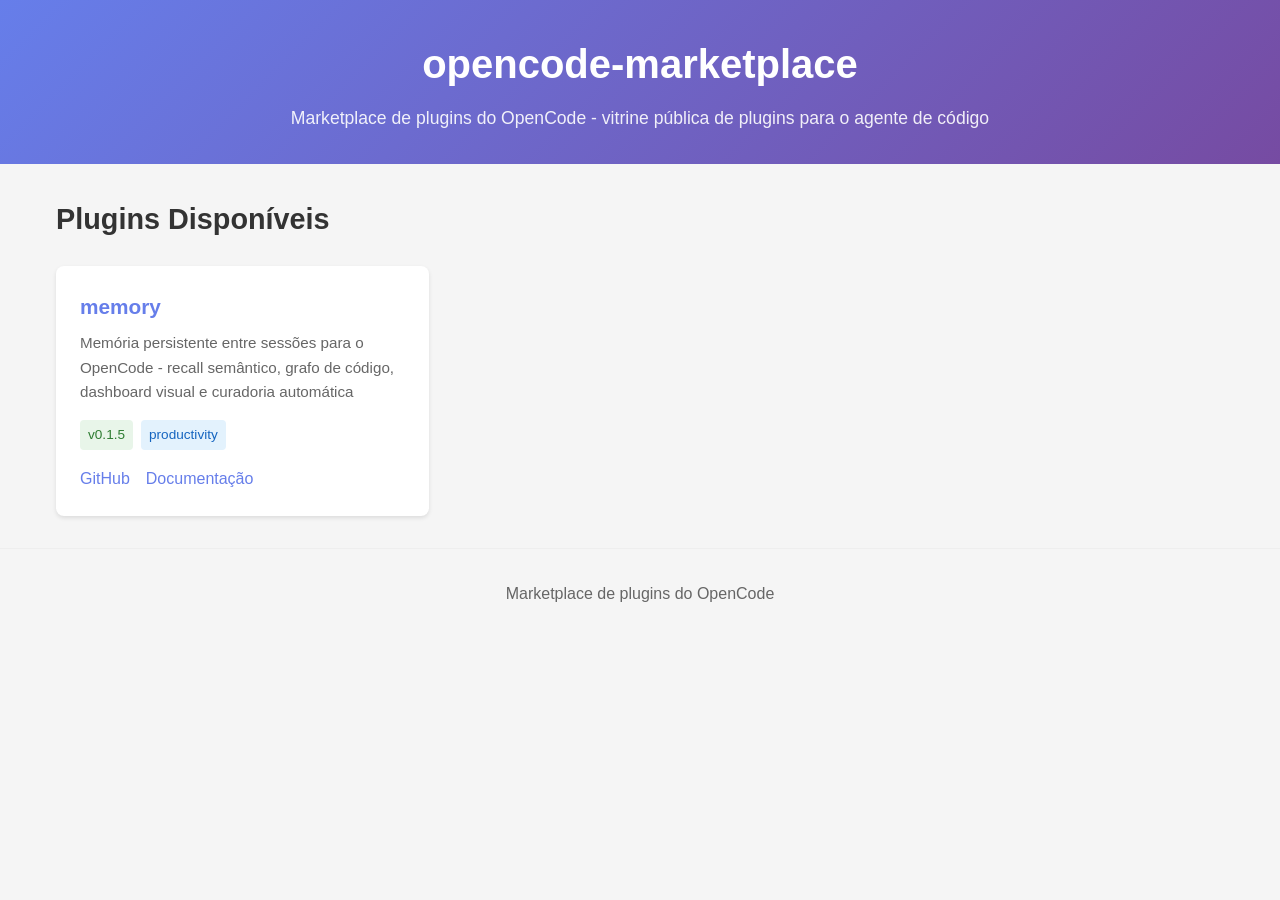
==== docs/index.html @ f11f548f "chore(memory): bump v0.1.5 — OIDC publish validado" ====
<!DOCTYPE html>
<html lang="pt-BR">
<head>
  <meta charset="UTF-8">
  <meta name="viewport" content="width=device-width, initial-scale=1.0">
  <title>opencode-marketplace - Marketplace de Plugins do OpenCode</title>
  <meta name="description" content="Marketplace de plugins do OpenCode - vitrine pública de plugins para o agente de código">
  <link rel="stylesheet" href="assets/styles.css">
</head>
<body>
  <header>
    <h1>opencode-marketplace</h1>
    <p>Marketplace de plugins do OpenCode - vitrine pública de plugins para o agente de código</p>
  </header>
  
  <main>
    <h2>Plugins Disponíveis</h2>
    <div class="plugins-grid">
      
      <article class="plugin-card">
        <h3>memory</h3>
        <p>Memória persistente entre sessões para o OpenCode - recall semântico, grafo de código, dashboard visual e curadoria automática</p>
        <div class="plugin-meta">
          <span class="version">v0.1.5</span>
          <span class="category">productivity</span>
        </div>
        <div class="plugin-links">
          <a href="https://github.com/AllanSantos-DV/opencode-memory" target="_blank">GitHub</a>
          <a href="p/memory/">Documentação</a>
        </div>
      </article>
    </div>
  </main>
  
  <footer>
    <p>Marketplace de plugins do OpenCode</p>
  </footer>
</body>
</html>
---- docs/assets/styles.css ----
* {
  margin: 0;
  padding: 0;
  box-sizing: border-box;
}

body {
  font-family: -apple-system, BlinkMacSystemFont, 'Segoe UI', Roboto, Oxygen, Ubuntu, Cantarell, sans-serif;
  line-height: 1.6;
  color: #333;
  background: #f5f5f5;
}

header {
  background: linear-gradient(135deg, #667eea 0%, #764ba2 100%);
  color: white;
  padding: 2rem;
  text-align: center;
}

header h1 {
  font-size: 2.5rem;
  margin-bottom: 0.5rem;
}

header p {
  font-size: 1.1rem;
  opacity: 0.9;
}

main {
  max-width: 1200px;
  margin: 2rem auto;
  padding: 0 1rem;
}

h2 {
  font-size: 1.8rem;
  margin-bottom: 1.5rem;
  color: #333;
}

.plugins-grid {
  display: grid;
  grid-template-columns: repeat(auto-fill, minmax(300px, 1fr));
  gap: 1.5rem;
}

.plugin-card {
  background: white;
  border-radius: 8px;
  padding: 1.5rem;
  box-shadow: 0 2px 4px rgba(0, 0, 0, 0.1);
  transition: transform 0.2s, box-shadow 0.2s;
}

.plugin-card:hover {
  transform: translateY(-2px);
  box-shadow: 0 4px 8px rgba(0, 0, 0, 0.15);
}

.plugin-card h3 {
  font-size: 1.3rem;
  margin-bottom: 0.5rem;
  color: #667eea;
}

.plugin-card p {
  color: #666;
  margin-bottom: 1rem;
  font-size: 0.95rem;
}

.plugin-meta {
  display: flex;
  gap: 0.5rem;
  margin-bottom: 1rem;
}

.version {
  background: #e8f5e9;
  color: #2e7d32;
  padding: 0.25rem 0.5rem;
  border-radius: 4px;
  font-size: 0.85rem;
}

.category {
  background: #e3f2fd;
  color: #1565c0;
  padding: 0.25rem 0.5rem;
  border-radius: 4px;
  font-size: 0.85rem;
}

.plugin-links {
  display: flex;
  gap: 1rem;
}

.plugin-links a {
  color: #667eea;
  text-decoration: none;
  font-weight: 500;
}

.plugin-links a:hover {
  text-decoration: underline;
}

footer {
  text-align: center;
  padding: 2rem;
  color: #666;
  border-top: 1px solid #eee;
  margin-top: 2rem;
}
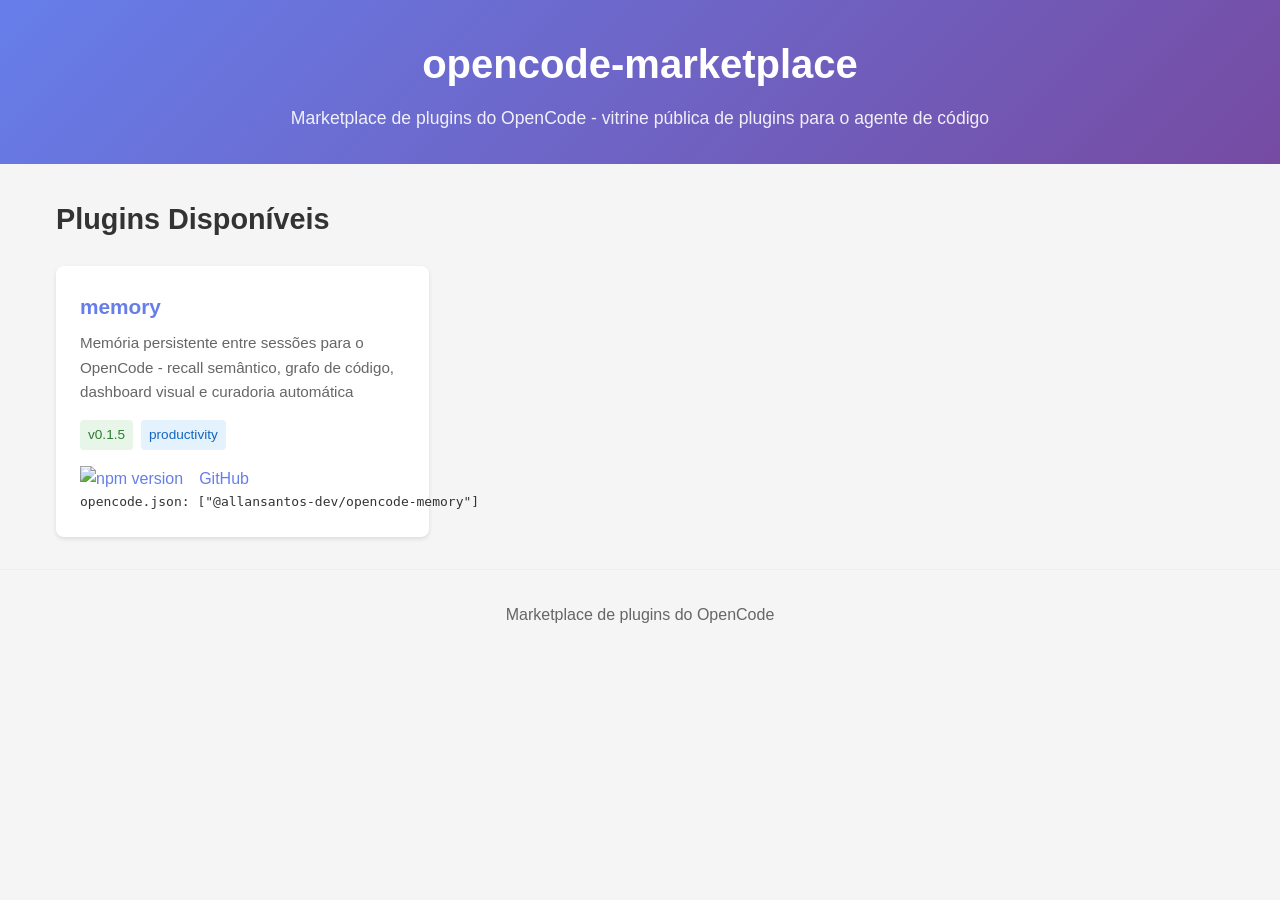
==== commit a0b1eb66: "docs: vitrine com badge npm + p/memory + README npm install" ====
--- a/docs/index.html
+++ b/docs/index.html
@@ -25,9 +25,10 @@
           <span class="category">productivity</span>
         </div>
         <div class="plugin-links">
+          <a href="https://www.npmjs.com/package/@allansantos-dev/opencode-memory" target="_blank"><img src="https://img.shields.io/npm/v/@allansantos-dev/opencode-memory" alt="npm version"></a>
           <a href="https://github.com/AllanSantos-DV/opencode-memory" target="_blank">GitHub</a>
-          <a href="p/memory/">Documentação</a>
         </div>
+        <pre><code>opencode.json: ["@allansantos-dev/opencode-memory"]</code></pre>
       </article>
     </div>
   </main>
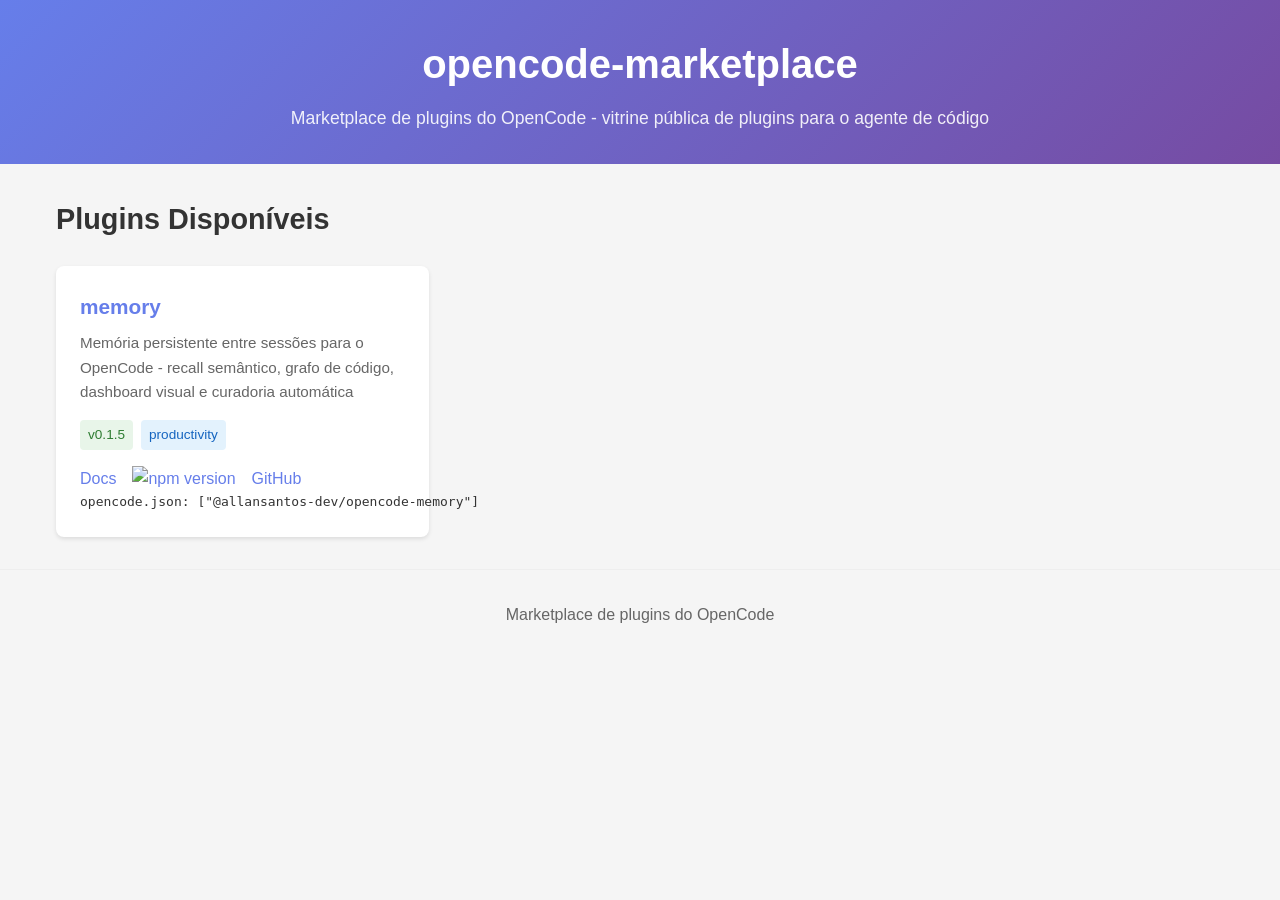
==== commit f96adcf2: "docs: vitrine Docs → Pages do plugin privado + p/memory redirect" ====
--- a/docs/index.html
+++ b/docs/index.html
@@ -25,6 +25,7 @@
           <span class="category">productivity</span>
         </div>
         <div class="plugin-links">
+          <a href="https://allansantos-dv.github.io/opencode-memory/" target="_blank">Docs</a>
           <a href="https://www.npmjs.com/package/@allansantos-dev/opencode-memory" target="_blank"><img src="https://img.shields.io/npm/v/@allansantos-dev/opencode-memory" alt="npm version"></a>
           <a href="https://github.com/AllanSantos-DV/opencode-memory" target="_blank">GitHub</a>
         </div>
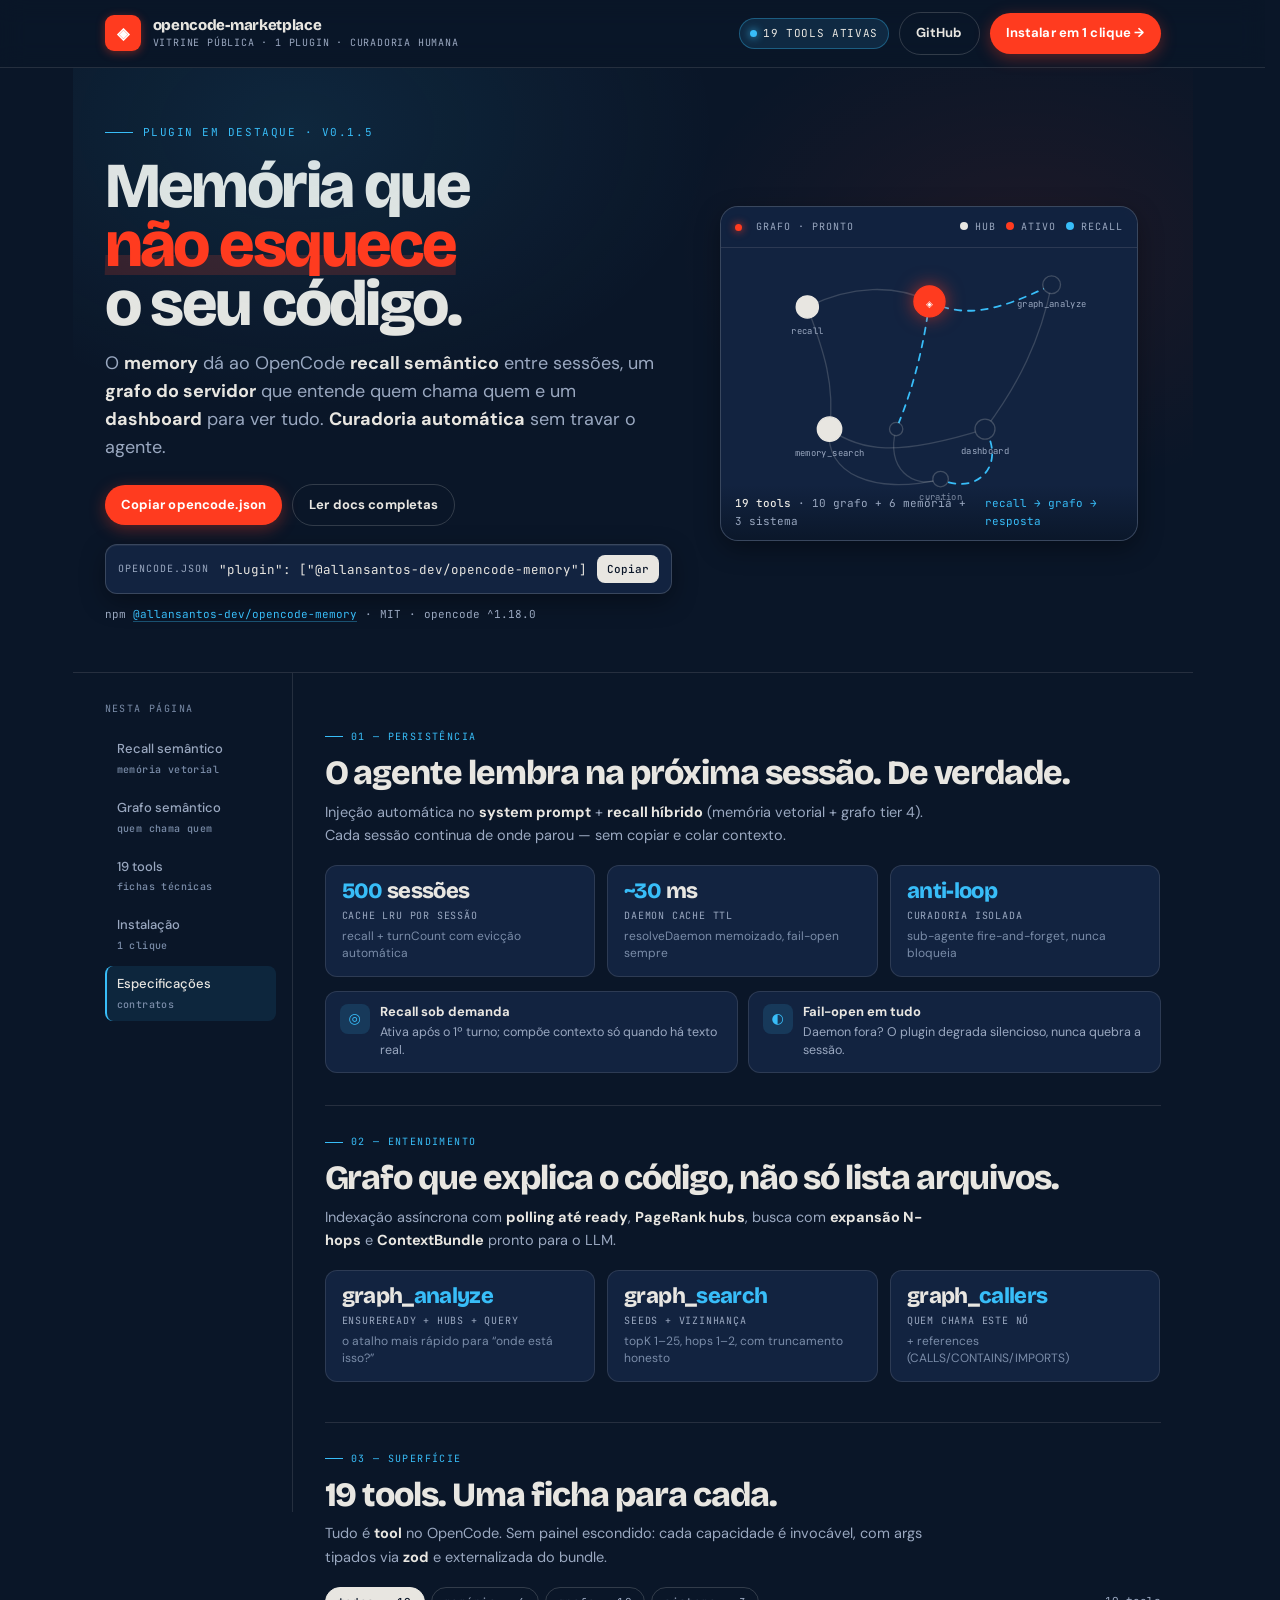
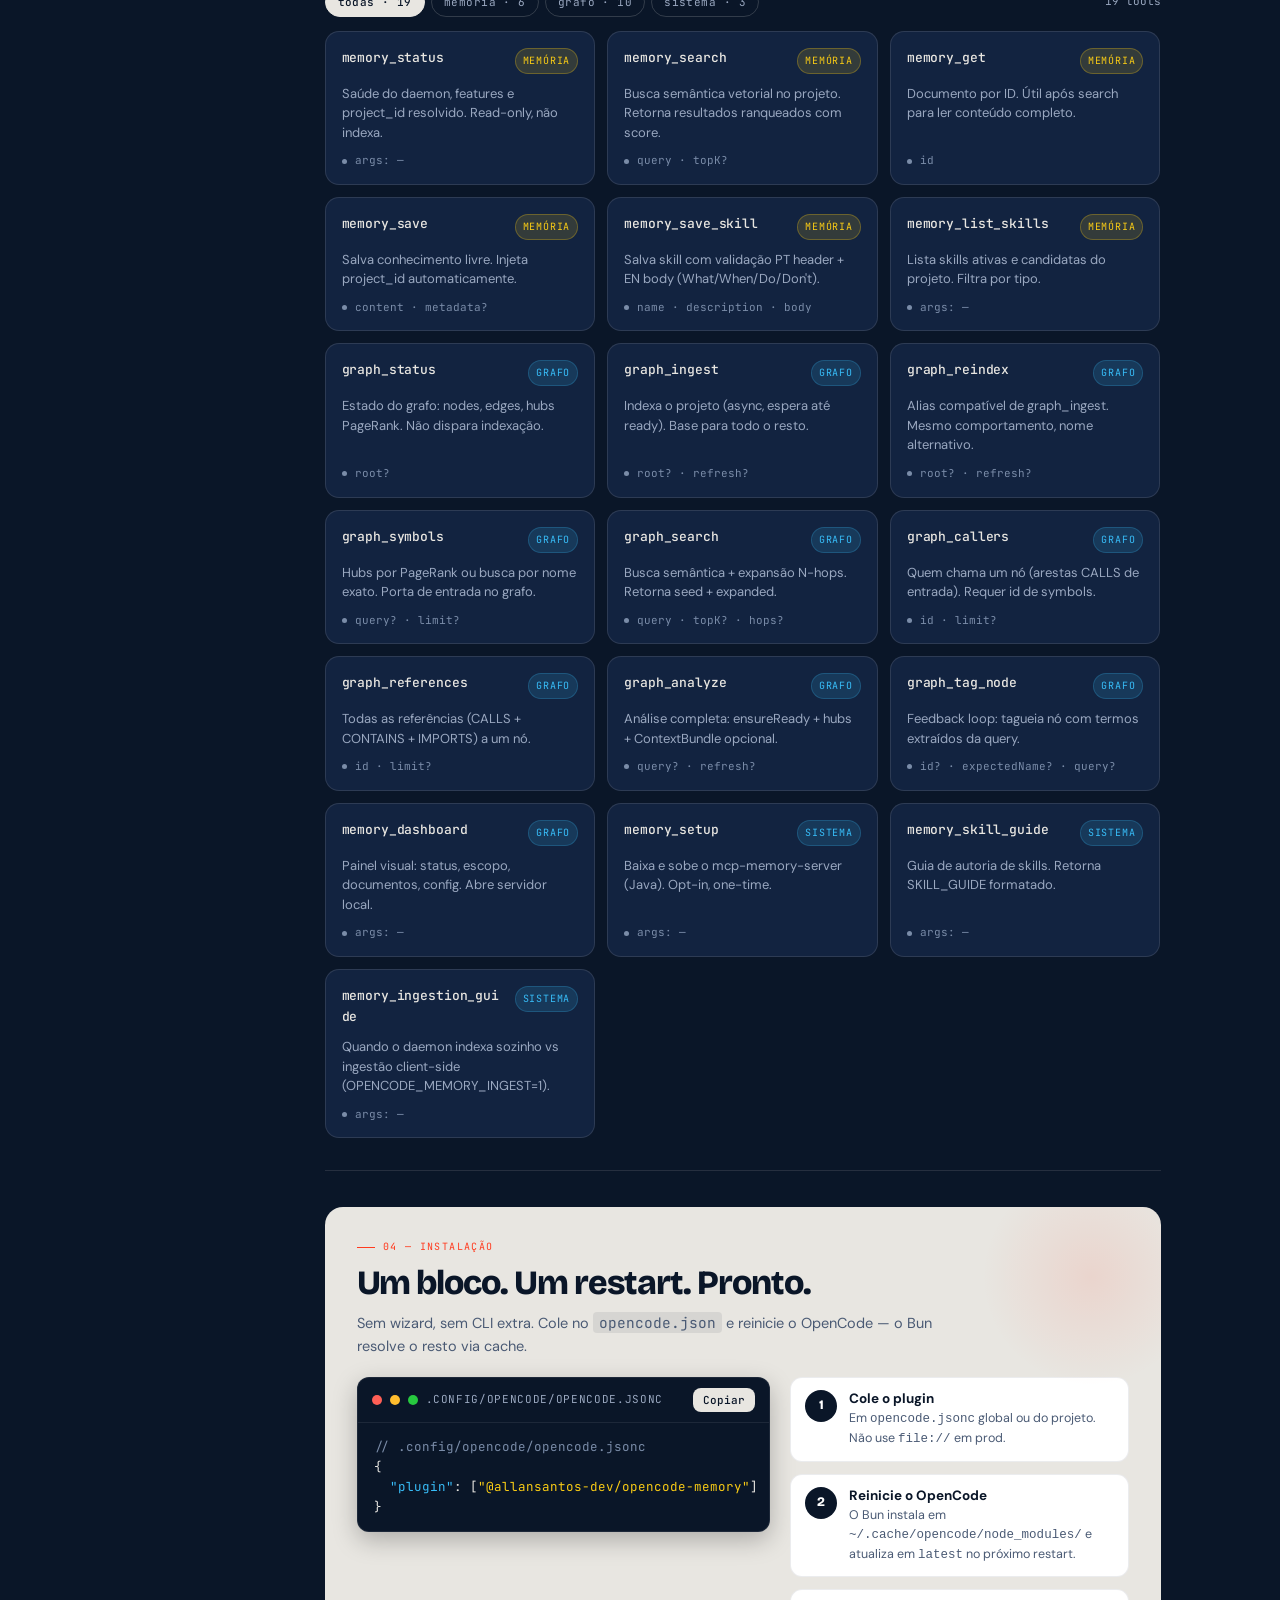
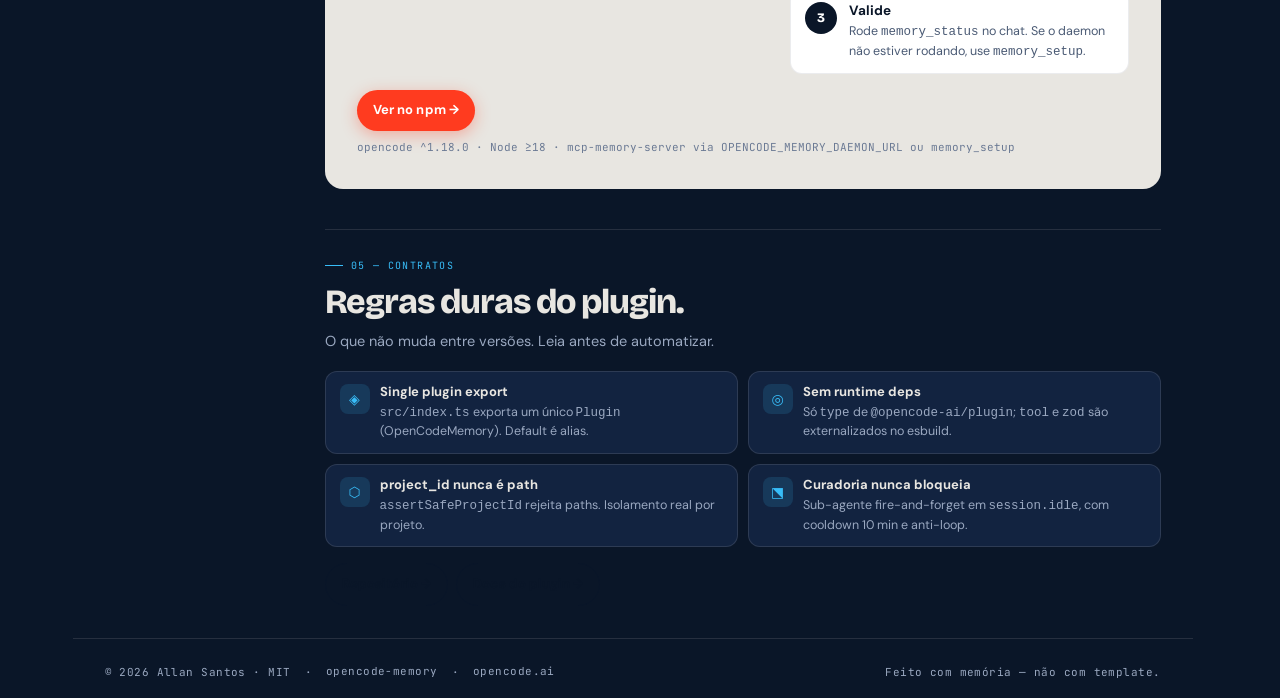
==== commit 37e7110a: "design: Vitrine Laboratory Archive — hero grafo vivo, 19 fichas, p/memory redirect" ====
--- a/docs/index.html
+++ b/docs/index.html
@@ -3,39 +3,324 @@
 <head>
   <meta charset="UTF-8">
   <meta name="viewport" content="width=device-width, initial-scale=1.0">
-  <title>opencode-marketplace - Marketplace de Plugins do OpenCode</title>
-  <meta name="description" content="Marketplace de plugins do OpenCode - vitrine pública de plugins para o agente de código">
+  <title>opencode-marketplace — plugins que lembram</title>
+  <meta name="description" content="Marketplace de plugins do OpenCode. Instale memória persistente, grafo semântico e curadoria automática em 1 clique.">
+  <meta name="color-scheme" content="dark">
+  <meta property="og:title" content="opencode-marketplace — plugins que lembram">
+  <meta property="og:description" content="Memória persistente entre sessões, grafo de código e dashboard para OpenCode.">
   <link rel="stylesheet" href="assets/styles.css">
+  <link rel="icon" href="data:image/svg+xml,<svg xmlns='http://www.w3.org/2000/svg' viewBox='0 0 32 32'><rect width='32' height='32' rx='8' fill='%23FF3B1F'/><text x='50%25' y='55%25' dominant-baseline='middle' text-anchor='middle' font-family='sans-serif' font-weight='800' font-size='16' fill='white'>◈</text></svg>">
 </head>
 <body>
-  <header>
-    <h1>opencode-marketplace</h1>
-    <p>Marketplace de plugins do OpenCode - vitrine pública de plugins para o agente de código</p>
+  <!-- Topbar -->
+  <header class="topbar" role="banner">
+    <div class="topbar__inner">
+      <a class="brand" href="#" aria-label="opencode-marketplace início">
+        <span class="brand__mark" aria-hidden="true">◈</span>
+        <span class="brand__text">
+          <span class="brand__name">opencode-marketplace</span><br>
+          <span class="brand__sub">vitrine pública · 1 plugin · curadoria humana</span>
+        </span>
+      </a>
+      <nav class="topbar__nav" aria-label="Ações">
+        <span class="pill pill--live"><span class="pill__dot" aria-hidden="true"></span>19 tools ativas</span>
+        <a class="btn btn--ghost" href="https://github.com/AllanSantos-DV/opencode-memory" target="_blank" rel="noopener">GitHub</a>
+        <a class="btn btn--signal" href="#instalar">Instalar em 1 clique →</a>
+      </nav>
+    </div>
   </header>
-  
-  <main>
-    <h2>Plugins Disponíveis</h2>
-    <div class="plugins-grid">
-      
-      <article class="plugin-card">
-        <h3>memory</h3>
-        <p>Memória persistente entre sessões para o OpenCode - recall semântico, grafo de código, dashboard visual e curadoria automática</p>
-        <div class="plugin-meta">
-          <span class="version">v0.1.5</span>
-          <span class="category">productivity</span>
-        </div>
-        <div class="plugin-links">
-          <a href="https://allansantos-dv.github.io/opencode-memory/" target="_blank">Docs</a>
-          <a href="https://www.npmjs.com/package/@allansantos-dev/opencode-memory" target="_blank"><img src="https://img.shields.io/npm/v/@allansantos-dev/opencode-memory" alt="npm version"></a>
-          <a href="https://github.com/AllanSantos-DV/opencode-memory" target="_blank">GitHub</a>
-        </div>
-        <pre><code>opencode.json: ["@allansantos-dev/opencode-memory"]</code></pre>
-      </article>
+
+  <!-- Hero — tese: grafo como memória -->
+  <section class="hero" aria-labelledby="hero-title">
+    <div class="hero__copy">
+      <p class="eyebrow">Plugin em destaque · v0.1.5</p>
+      <h1 id="hero-title">Memória que<br><em>não esquece</em><br>o seu código.</h1>
+      <p class="hero__lede">
+        O <strong>memory</strong> dá ao OpenCode <strong>recall semântico</strong> entre sessões, um <strong>grafo do servidor</strong> que entende quem chama quem e um <strong>dashboard</strong> para ver tudo. <strong>Curadoria automática</strong> sem travar o agente.
+      </p>
+      <div class="hero__actions">
+        <a class="btn btn--signal" href="#instalar">Copiar opencode.json</a>
+        <a class="btn btn--ghost" href="https://allansantos-dv.github.io/opencode-memory/" target="_blank" rel="noopener">Ler docs completas</a>
+      </div>
+      <div class="snippet" role="group" aria-label="Snippet de instalação">
+        <span class="snippet__label">opencode.json</span>
+        <pre><code>"plugin": ["@allansantos-dev/opencode-memory"]</code></pre>
+        <button class="snippet__copy" type="button" data-copy='"plugin": ["@allansantos-dev/opencode-memory"]' aria-label="Copiar snippet">Copiar</button>
+      </div>
+      <div class="hero__meta" style="margin-top:12px">
+        <span>npm <a href="https://www.npmjs.com/package/@allansantos-dev/opencode-memory" target="_blank" rel="noopener">@allansantos-dev/opencode-memory</a></span>
+        <span aria-hidden="true">·</span>
+        <span>MIT</span>
+        <span aria-hidden="true">·</span>
+        <span>opencode ^1.18.0</span>
+      </div>
     </div>
-  </main>
-  
-  <footer>
-    <p>Marketplace de plugins do OpenCode</p>
+
+    <!-- Grafo como tese — SVG deliberado, não decoração genérica -->
+    <div class="graph-stage" aria-label="Grafo de memória — demonstração">
+      <div class="graph-stage__header">
+        <span class="graph-stage__status"><span class="pill__dot" style="background:var(--signal);box-shadow:0 0 8px var(--signal)"></span> grafo · pronto</span>
+        <span class="graph-stage__legend"><span><i class="legend-dot" style="background:var(--paper)"></i> hub</span> <span><i class="legend-dot" style="background:var(--signal)"></i> ativo</span> <span><i class="legend-dot" style="background:var(--graph)"></i> recall</span></span>
+      </div>
+      <svg viewBox="0 0 360 300" role="img" aria-label="Grafo com nós e conexões animadas">
+        <!-- edges -->
+        <path class="edge" d="M 70 90 C 110 70, 150 70, 180 85" />
+        <path class="edge edge--active" d="M 180 85 C 210 100, 240 95, 290 70" />
+        <path class="edge" d="M 70 90 C 85 130, 95 160, 90 200" />
+        <path class="edge edge--active" d="M 180 85 C 175 125, 165 165, 150 200" />
+        <path class="edge" d="M 290 70 C 280 120, 260 160, 230 200" />
+        <path class="edge" d="M 90 200 C 118 220, 150 225, 230 200" />
+        <path class="edge" d="M 90 200 C 85 240, 130 260, 190 245" />
+        <path class="edge edge--active" d="M 230 200 C 250 235, 220 260, 190 245" />
+        <path class="edge" d="M 150 200 C 140 235, 165 255, 190 245" />
+        <!-- nodes -->
+        <g class="pulse">
+          <circle class="node node--active" cx="180" cy="85" r="14" />
+          <text class="node-label" x="180" y="88" style="fill:white;font-weight:500">◈</text>
+        </g>
+        <circle class="node node--hub" cx="70" cy="90" r="10" />
+        <circle class="node" cx="290" cy="70" r="8" />
+        <circle class="node node--hub" cx="90" cy="200" r="11" />
+        <circle class="node" cx="230" cy="200" r="9" />
+        <circle class="node" cx="190" cy="245" r="7" />
+        <circle class="node" cx="150" cy="200" r="6" />
+        <!-- labels -->
+        <text class="node-label" x="70" y="112" >recall</text>
+        <text class="node-label" x="290" y="88">graph_analyze</text>
+        <text class="node-label" x="90" y="222">memory_search</text>
+        <text class="node-label" x="230" y="220">dashboard</text>
+        <text class="node-label" x="190" y="262">curation</text>
+      </svg>
+      <div class="graph-stage__footer">
+        <span><strong>19 tools</strong> · 10 grafo + 6 memória + 3 sistema</span>
+        <span style="color:var(--graph)">recall → grafo → resposta</span>
+      </div>
+    </div>
+  </section>
+
+  <!-- Shell: toc + content -->
+  <div class="shell">
+    <aside class="toc" aria-label="Sumário">
+      <p class="toc__label">Nesta página</p>
+      <nav class="toc__nav">
+        <a class="toc__link is-active" href="#recall">Recall semântico <small>memória vetorial</small></a>
+        <a class="toc__link" href="#grafo">Grafo semântico <small>quem chama quem</small></a>
+        <a class="toc__link" href="#tools">19 tools <small>fichas técnicas</small></a>
+        <a class="toc__link" href="#instalar">Instalação <small>1 clique</small></a>
+        <a class="toc__link" href="#especificacoes">Especificações <small>contratos</small></a>
+      </nav>
+    </aside>
+
+    <main class="main" id="main">
+      <!-- Recall -->
+      <section class="section reveal" id="recall">
+        <p class="section__eyebrow">01 — Persistência</p>
+        <h2>O agente lembra na próxima sessão. De verdade.</h2>
+        <p class="section__desc">Injeção automática no <strong>system prompt</strong> + <strong>recall híbrido</strong> (memória vetorial + grafo tier 4). Cada sessão continua de onde parou — sem copiar e colar contexto.</p>
+        <div class="stats">
+          <div class="stat">
+            <div class="stat__value"><em>500</em> sessões</div>
+            <div class="stat__label">Cache LRU por sessão</div>
+            <div class="stat__hint">recall + turnCount com evicção automática</div>
+          </div>
+          <div class="stat">
+            <div class="stat__value"><em>~30</em> ms</div>
+            <div class="stat__label">Daemon cache TTL</div>
+            <div class="stat__hint">resolveDaemon memoizado, fail-open sempre</div>
+          </div>
+          <div class="stat">
+            <div class="stat__value"><em>anti-loop</em></div>
+            <div class="stat__label">Curadoria isolada</div>
+            <div class="stat__hint">sub-agente fire-and-forget, nunca bloqueia</div>
+          </div>
+        </div>
+        <div class="spec">
+          <div class="spec__item">
+            <span class="spec__icon" aria-hidden="true">◎</span>
+            <div><h3>Recall sob demanda</h3><p>Ativa após o 1º turno; compõe contexto só quando há texto real.</p></div>
+          </div>
+          <div class="spec__item">
+            <span class="spec__icon" aria-hidden="true">◐</span>
+            <div><h3>Fail-open em tudo</h3><p>Daemon fora? O plugin degrada silencioso, nunca quebra a sessão.</p></div>
+          </div>
+        </div>
+      </section>
+
+      <!-- Grafo -->
+      <section class="section reveal" id="grafo">
+        <p class="section__eyebrow">02 — Entendimento</p>
+        <h2>Grafo que explica o código, não só lista arquivos.</h2>
+        <p class="section__desc">Indexação assíncrona com <strong>polling até ready</strong>, <strong>PageRank hubs</strong>, busca com <strong>expansão N-hops</strong> e <strong>ContextBundle</strong> pronto para o LLM.</p>
+        <div class="stats">
+          <div class="stat">
+            <div class="stat__value">graph_<em>analyze</em></div>
+            <div class="stat__label">ensureReady + hubs + query</div>
+            <div class="stat__hint">o atalho mais rápido para “onde está isso?”</div>
+          </div>
+          <div class="stat">
+            <div class="stat__value">graph_<em>search</em></div>
+            <div class="stat__label">seeds + vizinhança</div>
+            <div class="stat__hint">topK 1–25, hops 1–2, com truncamento honesto</div>
+          </div>
+          <div class="stat">
+            <div class="stat__value">graph_<em>callers</em></div>
+            <div class="stat__label">quem chama este nó</div>
+            <div class="stat__hint">+ references (CALLS/CONTAINS/IMPORTS)</div>
+          </div>
+        </div>
+      </section>
+
+      <!-- Tools -->
+      <section class="section" id="tools">
+        <p class="section__eyebrow">03 — Superfície</p>
+        <h2>19 tools. Uma ficha para cada.</h2>
+        <p class="section__desc">Tudo é <strong>tool</strong> no OpenCode. Sem painel escondido: cada capacidade é invocável, com args tipados via <strong>zod</strong> e externalizada do bundle.</p>
+
+        <div class="tools-toolbar">
+          <div class="filter-group" role="tablist" aria-label="Filtrar tools">
+            <button class="filter-btn is-active" data-filter="all" role="tab" aria-selected="true">todas · 19</button>
+            <button class="filter-btn" data-filter="memory" role="tab" aria-selected="false">memória · 6</button>
+            <button class="filter-btn" data-filter="graph" role="tab" aria-selected="false">grafo · 10</button>
+            <button class="filter-btn" data-filter="system" role="tab" aria-selected="false">sistema · 3</button>
+          </div>
+          <span class="tools-count" aria-live="polite"><span id="tools-count-num">19</span> tools</span>
+        </div>
+
+        <div class="tools-grid stagger" id="tools-grid">
+          <!-- memory -->
+          <article class="fiche" data-cat="memory"><div class="fiche__head"><span class="fiche__name">memory_status</span><span class="fiche__cat fiche__cat--memory">memória</span></div><p>Saúde do daemon, features e project_id resolvido. Read-only, não indexa.</p><div class="fiche__meta"><span class="fiche__dot"></span> args: —</div></article>
+          <article class="fiche" data-cat="memory"><div class="fiche__head"><span class="fiche__name">memory_search</span><span class="fiche__cat fiche__cat--memory">memória</span></div><p>Busca semântica vetorial no projeto. Retorna resultados ranqueados com score.</p><div class="fiche__meta"><span class="fiche__dot"></span> query · topK?</div></article>
+          <article class="fiche" data-cat="memory"><div class="fiche__head"><span class="fiche__name">memory_get</span><span class="fiche__cat fiche__cat--memory">memória</span></div><p>Documento por ID. Útil após search para ler conteúdo completo.</p><div class="fiche__meta"><span class="fiche__dot"></span> id</div></article>
+          <article class="fiche" data-cat="memory"><div class="fiche__head"><span class="fiche__name">memory_save</span><span class="fiche__cat fiche__cat--memory">memória</span></div><p>Salva conhecimento livre. Injeta project_id automaticamente.</p><div class="fiche__meta"><span class="fiche__dot"></span> content · metadata?</div></article>
+          <article class="fiche" data-cat="memory"><div class="fiche__head"><span class="fiche__name">memory_save_skill</span><span class="fiche__cat fiche__cat--memory">memória</span></div><p>Salva skill com validação PT header + EN body (What/When/Do/Don't).</p><div class="fiche__meta"><span class="fiche__dot"></span> name · description · body</div></article>
+          <article class="fiche" data-cat="memory"><div class="fiche__head"><span class="fiche__name">memory_list_skills</span><span class="fiche__cat fiche__cat--memory">memória</span></div><p>Lista skills ativas e candidatas do projeto. Filtra por tipo.</p><div class="fiche__meta"><span class="fiche__dot"></span> args: —</div></article>
+          <!-- graph -->
+          <article class="fiche" data-cat="graph"><div class="fiche__head"><span class="fiche__name">graph_status</span><span class="fiche__cat fiche__cat--graph">grafo</span></div><p>Estado do grafo: nodes, edges, hubs PageRank. Não dispara indexação.</p><div class="fiche__meta"><span class="fiche__dot"></span> root?</div></article>
+          <article class="fiche" data-cat="graph"><div class="fiche__head"><span class="fiche__name">graph_ingest</span><span class="fiche__cat fiche__cat--graph">grafo</span></div><p>Indexa o projeto (async, espera até ready). Base para todo o resto.</p><div class="fiche__meta"><span class="fiche__dot"></span> root? · refresh?</div></article>
+          <article class="fiche" data-cat="graph"><div class="fiche__head"><span class="fiche__name">graph_reindex</span><span class="fiche__cat fiche__cat--graph">grafo</span></div><p>Alias compatível de graph_ingest. Mesmo comportamento, nome alternativo.</p><div class="fiche__meta"><span class="fiche__dot"></span> root? · refresh?</div></article>
+          <article class="fiche" data-cat="graph"><div class="fiche__head"><span class="fiche__name">graph_symbols</span><span class="fiche__cat fiche__cat--graph">grafo</span></div><p>Hubs por PageRank ou busca por nome exato. Porta de entrada no grafo.</p><div class="fiche__meta"><span class="fiche__dot"></span> query? · limit?</div></article>
+          <article class="fiche" data-cat="graph"><div class="fiche__head"><span class="fiche__name">graph_search</span><span class="fiche__cat fiche__cat--graph">grafo</span></div><p>Busca semântica + expansão N-hops. Retorna seed + expanded.</p><div class="fiche__meta"><span class="fiche__dot"></span> query · topK? · hops?</div></article>
+          <article class="fiche" data-cat="graph"><div class="fiche__head"><span class="fiche__name">graph_callers</span><span class="fiche__cat fiche__cat--graph">grafo</span></div><p>Quem chama um nó (arestas CALLS de entrada). Requer id de symbols.</p><div class="fiche__meta"><span class="fiche__dot"></span> id · limit?</div></article>
+          <article class="fiche" data-cat="graph"><div class="fiche__head"><span class="fiche__name">graph_references</span><span class="fiche__cat fiche__cat--graph">grafo</span></div><p>Todas as referências (CALLS + CONTAINS + IMPORTS) a um nó.</p><div class="fiche__meta"><span class="fiche__dot"></span> id · limit?</div></article>
+          <article class="fiche" data-cat="graph"><div class="fiche__head"><span class="fiche__name">graph_analyze</span><span class="fiche__cat fiche__cat--graph">grafo</span></div><p>Análise completa: ensureReady + hubs + ContextBundle opcional.</p><div class="fiche__meta"><span class="fiche__dot"></span> query? · refresh?</div></article>
+          <article class="fiche" data-cat="graph"><div class="fiche__head"><span class="fiche__name">graph_tag_node</span><span class="fiche__cat fiche__cat--graph">grafo</span></div><p>Feedback loop: tagueia nó com termos extraídos da query.</p><div class="fiche__meta"><span class="fiche__dot"></span> id? · expectedName? · query?</div></article>
+          <article class="fiche" data-cat="graph"><div class="fiche__head"><span class="fiche__name">memory_dashboard</span><span class="fiche__cat fiche__cat--graph">grafo</span></div><p>Painel visual: status, escopo, documentos, config. Abre servidor local.</p><div class="fiche__meta"><span class="fiche__dot"></span> args: —</div></article>
+          <!-- system -->
+          <article class="fiche" data-cat="system"><div class="fiche__head"><span class="fiche__name">memory_setup</span><span class="fiche__cat">sistema</span></div><p>Baixa e sobe o mcp-memory-server (Java). Opt-in, one-time.</p><div class="fiche__meta"><span class="fiche__dot"></span> args: —</div></article>
+          <article class="fiche" data-cat="system"><div class="fiche__head"><span class="fiche__name">memory_skill_guide</span><span class="fiche__cat">sistema</span></div><p>Guia de autoria de skills. Retorna SKILL_GUIDE formatado.</p><div class="fiche__meta"><span class="fiche__dot"></span> args: —</div></article>
+          <article class="fiche" data-cat="system"><div class="fiche__head"><span class="fiche__name">memory_ingestion_guide</span><span class="fiche__cat">sistema</span></div><p>Quando o daemon indexa sozinho vs ingestão client-side (OPENCODE_MEMORY_INGEST=1).</p><div class="fiche__meta"><span class="fiche__dot"></span> args: —</div></article>
+        </div>
+      </section>
+
+      <!-- Instalação -->
+      <section class="section reveal" id="instalar">
+        <div class="install">
+          <p class="section__eyebrow">04 — Instalação</p>
+          <h2>Um bloco. Um restart. Pronto.</h2>
+          <p class="section__desc" style="color:#4A5A74">Sem wizard, sem CLI extra. Cole no <code style="font-family:'JetBrains Mono',monospace;background:rgba(10,22,40,.08);padding:1px 6px;border-radius:4px">opencode.json</code> e reinicie o OpenCode — o Bun resolve o resto via cache.</p>
+          <div class="install__grid">
+            <div class="codeblock" role="region" aria-label="Código de instalação">
+              <div class="codeblock__bar">
+                <span><span class="codeblock__dots"><i style="background:#FF5F56"></i><i style="background:#FFBD2E"></i><i style="background:#27C93F"></i></span> .config/opencode/opencode.jsonc</span>
+                <button class="snippet__copy" type="button" data-copy='{"plugin": ["@allansantos-dev/opencode-memory"]}' style="padding:5px 10px;font-size:11px">Copiar</button>
+              </div>
+<pre><code><span class="c">// .config/opencode/opencode.jsonc</span>
+{
+  <span class="k">"plugin"</span>: [<span class="s">"@allansantos-dev/opencode-memory"</span>]
+}</code></pre>
+            </div>
+            <ol class="steps" aria-label="Passos">
+              <li><span class="steps__num">1</span><div><h3>Cole o plugin</h3><p>Em <code>opencode.jsonc</code> global ou do projeto. Não use <code>file://</code> em prod.</p></div></li>
+              <li><span class="steps__num">2</span><div><h3>Reinicie o OpenCode</h3><p>O Bun instala em <code>~/.cache/opencode/node_modules/</code> e atualiza em <code>latest</code> no próximo restart.</p></div></li>
+              <li><span class="steps__num">3</span><div><h3>Valide</h3><p>Rode <code>memory_status</code> no chat. Se o daemon não estiver rodando, use <code>memory_setup</code>.</p></div></li>
+            </ol>
+          </div>
+          <div style="margin-top:16px;display:flex;flex-wrap:wrap;gap:8px;align-items:center">
+            <a class="btn btn--signal" href="https://www.npmjs.com/package/@allansantos-dev/opencode-memory" target="_blank" rel="noopener">Ver no npm →</a>
+            <span style="font-family:'JetBrains Mono',monospace;font-size:11px;color:#6B7A94">opencode ^1.18.0 · Node ≥18 · mcp-memory-server via OPENCODE_MEMORY_DAEMON_URL ou memory_setup</span>
+          </div>
+        </div>
+      </section>
+
+      <!-- Especificações -->
+      <section class="section reveal" id="especificacoes">
+        <p class="section__eyebrow">05 — Contratos</p>
+        <h2>Regras duras do plugin.</h2>
+        <p class="section__desc">O que não muda entre versões. Leia antes de automatizar.</p>
+        <div class="spec">
+          <div class="spec__item"><span class="spec__icon">◈</span><div><h3>Single plugin export</h3><p><code>src/index.ts</code> exporta um único <code>Plugin</code> (OpenCodeMemory). Default é alias.</p></div></div>
+          <div class="spec__item"><span class="spec__icon">◎</span><div><h3>Sem runtime deps</h3><p>Só <code>type</code> de <code>@opencode-ai/plugin</code>; <code>tool</code> e <code>zod</code> são externalizados no esbuild.</p></div></div>
+          <div class="spec__item"><span class="spec__icon">⬡</span><div><h3>project_id nunca é path</h3><p><code>assertSafeProjectId</code> rejeita paths. Isolamento real por projeto.</p></div></div>
+          <div class="spec__item"><span class="spec__icon">⬔</span><div><h3>Curadoria nunca bloqueia</h3><p>Sub-agente fire-and-forget em <code>session.idle</code>, com cooldown 10 min e anti-loop.</p></div></div>
+        </div>
+        <div style="margin-top:16px;display:flex;flex-wrap:wrap;gap:8px">
+          <a class="btn btn--ghost" style="border-color:rgba(10,22,40,.15);color:var(--ink)" href="https://github.com/AllanSantos-DV/opencode-memory" target="_blank" rel="noopener">Repositório →</a>
+          <a class="btn btn--ghost" style="border-color:rgba(10,22,40,.15);color:var(--ink)" href="https://allansantos-dv.github.io/opencode-memory/" target="_blank" rel="noopener">Docs do plugin →</a>
+        </div>
+      </section>
+    </main>
+  </div>
+
+  <footer class="footer" role="contentinfo">
+    <div class="footer__left">
+      <span>© 2026 Allan Santos · MIT</span>
+      <span aria-hidden="true">·</span>
+      <a href="https://github.com/AllanSantos-DV/opencode-memory" target="_blank" rel="noopener">opencode-memory</a>
+      <span aria-hidden="true">·</span>
+      <a href="https://opencode.ai" target="_blank" rel="noopener">opencode.ai</a>
+    </div>
+    <span>Feito com memória — não com template.</span>
   </footer>
+
+  <script>
+  // Copy buttons
+  document.querySelectorAll('[data-copy]').forEach(btn => {
+    btn.addEventListener('click', async () => {
+      try { await navigator.clipboard.writeText(btn.dataset.copy); }
+      catch { const ta=document.createElement('textarea'); ta.value=btn.dataset.copy; document.body.appendChild(ta); ta.select(); document.execCommand('copy'); ta.remove(); }
+      const prev = btn.textContent; btn.textContent = 'Copiado ✓'; btn.dataset.copied = 'true';
+      setTimeout(()=>{ btn.textContent = prev; btn.dataset.copied='false'; }, 1600);
+    });
+  });
+  // Filter fiches
+  const fiches = [...document.querySelectorAll('.fiche')];
+  const countEl = document.getElementById('tools-count-num');
+  document.querySelectorAll('.filter-btn').forEach(b=>{
+    b.addEventListener('click', ()=>{
+      document.querySelectorAll('.filter-btn').forEach(x=>{x.classList.remove('is-active'); x.setAttribute('aria-selected','false')});
+      b.classList.add('is-active'); b.setAttribute('aria-selected','true');
+      const f=b.dataset.filter;
+      let n=0;
+      fiches.forEach(el=>{
+        const show = f==='all' || el.dataset.cat===f;
+        el.hidden = !show; el.style.display = show ? '' : 'none';
+        if(show) n++;
+      });
+      countEl.textContent = n;
+    });
+  });
+  // Reveal on scroll + toc active
+  const revealEls = document.querySelectorAll('.reveal');
+  const staggerEl = document.querySelector('.stagger');
+  const tocLinks = [...document.querySelectorAll('.toc__link')];
+  const sections = tocLinks.map(a=>document.querySelector(a.getAttribute('href'))).filter(Boolean);
+  const io = new IntersectionObserver((entries)=>{
+    entries.forEach(e=>{
+      if(e.isIntersecting){ e.target.classList.add('is-visible'); io.unobserve(e.target); }
+    });
+  },{threshold:.15});
+  revealEls.forEach(el=>io.observe(el));
+  if(staggerEl) io.observe(staggerEl);
+  // toc active on scroll
+  const tocIo = new IntersectionObserver((entries)=>{
+    entries.forEach(e=>{
+      if(e.isIntersecting){
+        const id='#'+e.target.id;
+        tocLinks.forEach(l=>l.classList.toggle('is-active', l.getAttribute('href')===id));
+      }
+    });
+  },{rootMargin:'-45% 0px -50% 0px',threshold:0});
+  sections.forEach(s=>tocIo.observe(s));
+  </script>
 </body>
-</html>+</html>
--- a/docs/assets/styles.css
+++ b/docs/assets/styles.css
@@ -1,117 +1,455 @@
-* {
-  margin: 0;
-  padding: 0;
-  box-sizing: border-box;
-}
-
-body {
-  font-family: -apple-system, BlinkMacSystemFont, 'Segoe UI', Roboto, Oxygen, Ubuntu, Cantarell, sans-serif;
-  line-height: 1.6;
-  color: #333;
-  background: #f5f5f5;
-}
-
-header {
-  background: linear-gradient(135deg, #667eea 0%, #764ba2 100%);
-  color: white;
-  padding: 2rem;
-  text-align: center;
-}
-
-header h1 {
-  font-size: 2.5rem;
-  margin-bottom: 0.5rem;
-}
-
-header p {
-  font-size: 1.1rem;
-  opacity: 0.9;
-}
-
-main {
-  max-width: 1200px;
-  margin: 2rem auto;
-  padding: 0 1rem;
-}
-
-h2 {
-  font-size: 1.8rem;
-  margin-bottom: 1.5rem;
-  color: #333;
-}
-
-.plugins-grid {
-  display: grid;
-  grid-template-columns: repeat(auto-fill, minmax(300px, 1fr));
-  gap: 1.5rem;
-}
-
-.plugin-card {
-  background: white;
-  border-radius: 8px;
-  padding: 1.5rem;
-  box-shadow: 0 2px 4px rgba(0, 0, 0, 0.1);
-  transition: transform 0.2s, box-shadow 0.2s;
-}
-
-.plugin-card:hover {
-  transform: translateY(-2px);
-  box-shadow: 0 4px 8px rgba(0, 0, 0, 0.15);
-}
-
-.plugin-card h3 {
-  font-size: 1.3rem;
-  margin-bottom: 0.5rem;
-  color: #667eea;
-}
-
-.plugin-card p {
-  color: #666;
-  margin-bottom: 1rem;
-  font-size: 0.95rem;
-}
-
-.plugin-meta {
-  display: flex;
-  gap: 0.5rem;
-  margin-bottom: 1rem;
-}
-
-.version {
-  background: #e8f5e9;
-  color: #2e7d32;
-  padding: 0.25rem 0.5rem;
-  border-radius: 4px;
-  font-size: 0.85rem;
-}
-
-.category {
-  background: #e3f2fd;
-  color: #1565c0;
-  padding: 0.25rem 0.5rem;
-  border-radius: 4px;
-  font-size: 0.85rem;
-}
-
-.plugin-links {
-  display: flex;
-  gap: 1rem;
-}
-
-.plugin-links a {
-  color: #667eea;
-  text-decoration: none;
-  font-weight: 500;
-}
-
-.plugin-links a:hover {
-  text-decoration: underline;
-}
-
-footer {
-  text-align: center;
-  padding: 2rem;
-  color: #666;
-  border-top: 1px solid #eee;
-  margin-top: 2rem;
-}+/* opencode-marketplace — Laboratory Archive theme
+   Tokens: ink #0A1628 / surface #122340 / surface-2 #1B3255 / paper #E8E6E1 / signal #FF3B1F / graph #38BDF8 / marker #FACC15
+   Display: Bricolage Grotesque / Body: DM Sans / Mono: JetBrains Mono
+*/
+
+@import url('https://fonts.googleapis.com/css2?family=Bricolage+Grotesque:opsz,wght@12..96,700;12..96,800&family=DM+Sans:ital,opsz,wght@0,9..40,400;0,9..40,500;0,9..40,700;1,9..40,400&family=JetBrains+Mono:wght@400;500&display=swap');
+
+:root{
+  --ink:#0A1628;
+  --surface:#122340;
+  --surface-2:#1B3255;
+  --surface-3:#243A5E;
+  --paper:#E8E6E1;
+  --paper-2:#F2F0EB;
+  --signal:#FF3B1F;
+  --signal-2:#E6350F;
+  --graph:#38BDF8;
+  --graph-dim:#0EA5E9;
+  --marker:#FACC15;
+  --line:rgba(232,230,225,.12);
+  --line-strong:rgba(232,230,225,.18);
+  --text:var(--paper);
+  --muted:#9AA8C0;
+  --muted-2:#7A8CA8;
+  --radius-lg:18px;
+  --radius-md:12px;
+  --radius-sm:8px;
+  --max:1120px;
+  --content-pad:clamp(16px,4vw,32px);
+  --shadow:0 8px 24px rgba(0,0,0,.35), 0 1px 0 rgba(255,255,255,.06) inset;
+}
+
+*{box-sizing:border-box;margin:0;padding:0}
+html{scroll-behavior:smooth;scrollbar-gutter:stable}
+body{
+  font-family:"DM Sans",system-ui,-apple-system,sans-serif;
+  background:var(--ink);
+  color:var(--text);
+  line-height:1.6;
+  -webkit-font-smoothing:antialiased;
+  overflow-x:hidden;
+}
+a{color:inherit}
+img{max-width:100%}
+:focus-visible{outline:2px solid var(--marker);outline-offset:2px;border-radius:2px}
+::selection{background:var(--signal);color:white}
+
+/* Top bar */
+.topbar{
+  position:sticky;top:0;z-index:40;
+  backdrop-filter:blur(12px) saturate(1.2);
+  background:rgba(10,22,40,.82);
+  border-bottom:1px solid var(--line);
+}
+.topbar__inner{
+  max-width:var(--max);margin:0 auto;
+  padding:12px var(--content-pad);
+  display:flex;align-items:center;justify-content:space-between;gap:16px;
+}
+.brand{display:flex;align-items:center;gap:12px;text-decoration:none;min-width:0}
+.brand__mark{
+  width:36px;height:36px;border-radius:9px;
+  background:var(--signal);color:white;
+  display:grid;place-items:center;
+  font-family:"Bricolage Grotesque",sans-serif;font-weight:800;font-size:16px;letter-spacing:-.02em;
+  flex:0 0 auto;
+  box-shadow:0 2px 10px rgba(255,59,31,.4);
+}
+.brand__text{line-height:1.05;min-width:0}
+.brand__name{font-family:"Bricolage Grotesque",sans-serif;font-weight:800;font-size:15px;letter-spacing:-.02em;white-space:nowrap}
+.brand__sub{font-family:"JetBrains Mono",monospace;font-size:10px;letter-spacing:.08em;text-transform:uppercase;color:var(--muted)}
+.topbar__nav{display:flex;align-items:center;gap:10px;flex-wrap:wrap;justify-content:flex-end}
+.pill{
+  font-family:"JetBrains Mono",monospace;font-size:11px;letter-spacing:.06em;text-transform:uppercase;
+  padding:6px 10px;border-radius:999px;border:1px solid var(--line-strong);
+  color:var(--muted);background:rgba(255,255,255,.04);white-space:nowrap;
+}
+.pill--live{color:var(--paper);border-color:rgba(56,189,248,.35);background:rgba(56,189,248,.12)}
+.pill__dot{width:7px;height:7px;border-radius:50%;background:var(--graph);display:inline-block;vertical-align:middle;margin-right:6px;box-shadow:0 0 8px var(--graph)}
+.btn{
+  appearance:none;border:0;cursor:pointer;
+  font-family:"DM Sans",sans-serif;font-weight:700;font-size:13px;letter-spacing:.01em;
+  padding:10px 16px;border-radius:999px;
+  display:inline-flex;align-items:center;gap:8px;
+  text-decoration:none;white-space:nowrap;
+  transition:transform .15s, background .15s, color .15s, box-shadow .15s;
+}
+.btn:active{transform:translateY(1px)}
+.btn--signal{background:var(--signal);color:white;box-shadow:0 4px 16px rgba(255,59,31,.35)}
+.btn--signal:hover{background:var(--signal-2);transform:translateY(-1px)}
+.btn--ghost{background:transparent;color:var(--paper);border:1px solid var(--line-strong)}
+.btn--ghost:hover{background:rgba(255,255,255,.06);border-color:rgba(255,255,255,.2)}
+
+/* Hero — thesis */
+.hero{
+  max-width:var(--max);margin:0 auto;
+  padding:clamp(28px,6vw,56px) var(--content-pad) clamp(28px,5vw,48px);
+  display:grid;
+  grid-template-columns:1.05fr .95fr;
+  gap:clamp(24px,4vw,48px);
+  align-items:center;
+  border-bottom:1px solid var(--line);
+  position:relative;
+}
+.hero::before{
+  content:"";position:absolute;inset:0;
+  background:
+    radial-gradient(600px 400px at 20% 10%, rgba(56,189,248,.10), transparent 70%),
+    radial-gradient(500px 350px at 85% 30%, rgba(255,59,31,.08), transparent 70%);
+  pointer-events:none;
+}
+.eyebrow{
+  font-family:"JetBrains Mono",monospace;font-size:11px;letter-spacing:.14em;text-transform:uppercase;
+  color:var(--graph);display:flex;align-items:center;gap:10px;margin-bottom:16px;
+}
+.eyebrow::before{content:"";width:28px;height:1px;background:var(--graph);display:block}
+.hero h1{
+  font-family:"Bricolage Grotesque",sans-serif;
+  font-weight:800;line-height:.92;letter-spacing:-.04em;
+  font-size:clamp(32px,5.2vw,64px);
+  margin-bottom:16px;
+}
+.hero h1 em{font-style:normal;color:var(--signal);position:relative}
+.hero h1 em::after{
+  content:"";position:absolute;left:0;right:0;bottom:.12em;height:.32em;
+  background:rgba(255,59,31,.18);z-index:-1;transform:skewX(-2deg);
+}
+.hero__lede{
+  font-size:clamp(15px,1.7vw,18px);line-height:1.55;color:var(--muted);
+  max-width:52ch;margin-bottom:22px;
+}
+.hero__lede strong{color:var(--paper);font-weight:700}
+.hero__actions{display:flex;flex-wrap:wrap;gap:10px;align-items:center;margin-bottom:18px}
+.hero__meta{
+  display:flex;flex-wrap:wrap;gap:8px;align-items:center;
+  font-family:"JetBrains Mono",monospace;font-size:11px;color:var(--muted);
+}
+.hero__meta a{color:var(--graph);text-decoration:none;border-bottom:1px solid rgba(56,189,248,.35)}
+.hero__meta a:hover{color:var(--paper);border-color:var(--paper)}
+
+/* Install snippet */
+.snippet{
+  display:flex;align-items:center;gap:10px;
+  background:var(--surface);border:1px solid var(--line-strong);
+  border-radius:12px;padding:10px 12px;
+  max-width:100%;overflow:hidden;
+  box-shadow:var(--shadow);
+}
+.snippet__label{font-family:"JetBrains Mono",monospace;font-size:10px;letter-spacing:.1em;text-transform:uppercase;color:var(--muted);white-space:nowrap;flex:0 0 auto}
+.snippet pre{
+  flex:1 1 auto;min-width:0;
+  font-family:"JetBrains Mono",monospace;font-size:12.5px;line-height:1.4;
+  color:var(--paper);overflow-x:auto;white-space:nowrap;scrollbar-width:thin;
+}
+.snippet code{font:inherit}
+.snippet__copy{
+  flex:0 0 auto;
+  font-family:"JetBrains Mono",monospace;font-size:11px;font-weight:500;
+  padding:7px 10px;border-radius:8px;
+  background:var(--paper);color:var(--ink);border:0;cursor:pointer;
+}
+.snippet__copy:hover{background:white}
+.snippet__copy:active{transform:scale(.98)}
+.snippet__copy[data-copied="true"]{background:var(--marker)}
+
+/* Graph stage */
+.graph-stage{
+  position:relative;
+  background:var(--surface);
+  border:1px solid var(--line-strong);
+  border-radius:var(--radius-lg);
+  overflow:hidden;
+  box-shadow:var(--shadow);
+  aspect-ratio: 1.25 / 1;
+  min-height:320px;
+  isolation:isolate;
+}
+.graph-stage__header{
+  position:absolute;top:0;left:0;right:0;z-index:2;
+  display:flex;justify-content:space-between;align-items:center;
+  padding:12px 14px;
+  font-family:"JetBrains Mono",monospace;font-size:10px;letter-spacing:.1em;text-transform:uppercase;
+  color:var(--muted);border-bottom:1px solid var(--line);
+  background:rgba(18,35,64,.85);backdrop-filter:blur(8px);
+}
+.graph-stage__status{display:flex;align-items:center;gap:8px}
+.graph-stage__legend{display:flex;gap:10px;align-items:center}
+.legend-dot{width:8px;height:8px;border-radius:50%;display:inline-block}
+.graph-stage svg{width:100%;height:100%;display:block}
+.graph-stage__footer{
+  position:absolute;bottom:0;left:0;right:0;z-index:2;
+  display:flex;justify-content:space-between;align-items:center;gap:12px;
+  padding:10px 14px;
+  background:linear-gradient(to top, rgba(10,22,40,.9), transparent);
+  font-family:"JetBrains Mono",monospace;font-size:11px;color:var(--muted);
+}
+.graph-stage__footer strong{color:var(--paper);font-weight:500}
+
+/* Shell layout */
+.shell{
+  max-width:var(--max);margin:0 auto;
+  display:grid;grid-template-columns:220px 1fr;
+  gap:0;
+  align-items:start;
+}
+.toc{
+  position:sticky;top:61px;
+  align-self:start;
+  padding:28px 16px 28px var(--content-pad);
+  border-right:1px solid var(--line);
+  min-height:calc(100vh - 61px);
+}
+.toc__label{font-family:"JetBrains Mono",monospace;font-size:10px;letter-spacing:.14em;text-transform:uppercase;color:var(--muted-2);margin-bottom:14px}
+.toc__nav{display:flex;flex-direction:column;gap:4px}
+.toc__link{
+  font-family:"DM Sans",sans-serif;font-size:13px;font-weight:500;
+  color:var(--muted);text-decoration:none;
+  padding:8px 10px;border-radius:8px;border-left:2px solid transparent;
+  transition:background .15s,color .15s,border-color .15s;
+}
+.toc__link:hover{background:rgba(255,255,255,.06);color:var(--paper)}
+.toc__link.is-active{background:rgba(56,189,248,.10);color:var(--paper);border-left-color:var(--graph)}
+.toc__link small{display:block;font-family:"JetBrains Mono",monospace;font-size:10px;letter-spacing:.04em;color:var(--muted-2);margin-top:2px}
+.main{padding:28px var(--content-pad) 0 var(--content-pad);min-width:0}
+
+/* Sections */
+.section{padding:28px 0 32px;border-bottom:1px solid var(--line);min-width:0}
+.section:last-child{border-bottom:0}
+.section__eyebrow{font-family:"JetBrains Mono",monospace;font-size:10px;letter-spacing:.14em;text-transform:uppercase;color:var(--graph);margin-bottom:10px;display:flex;align-items:center;gap:8px}
+.section__eyebrow::before{content:"";width:18px;height:1px;background:var(--graph)}
+.section h2{
+  font-family:"Bricolage Grotesque",sans-serif;font-weight:800;
+  font-size:clamp(22px,3vw,34px);line-height:1.05;letter-spacing:-.03em;margin-bottom:10px;
+}
+.section__desc{color:var(--muted);font-size:14.5px;line-height:1.6;max-width:62ch;margin-bottom:18px}
+.section__desc strong{color:var(--paper)}
+
+/* Stats row — information, not decoration */
+.stats{
+  display:grid;grid-template-columns:repeat(3,1fr);gap:12px;margin:18px 0 8px;
+}
+.stat{
+  background:var(--surface);border:1px solid var(--line);border-radius:var(--radius-md);
+  padding:14px 16px;min-width:0;
+}
+.stat__value{font-family:"Bricolage Grotesque",sans-serif;font-weight:800;font-size:22px;letter-spacing:-.03em;line-height:1}
+.stat__value em{font-style:normal;color:var(--graph)}
+.stat__label{font-family:"JetBrains Mono",monospace;font-size:10px;letter-spacing:.08em;text-transform:uppercase;color:var(--muted);margin-top:6px}
+.stat__hint{font-size:12px;color:var(--muted-2);margin-top:4px;line-height:1.4}
+
+/* Tool fiches — the memory cards */
+.tools-toolbar{
+  display:flex;flex-wrap:wrap;gap:8px;align-items:center;justify-content:space-between;margin-bottom:14px;
+}
+.filter-group{display:flex;gap:6px;flex-wrap:wrap}
+.filter-btn{
+  font-family:"JetBrains Mono",monospace;font-size:11px;letter-spacing:.04em;
+  padding:7px 12px;border-radius:999px;
+  border:1px solid var(--line-strong);background:transparent;color:var(--muted);cursor:pointer;
+  transition:all .15s;
+}
+.filter-btn:hover{border-color:rgba(255,255,255,.25);color:var(--paper)}
+.filter-btn.is-active{background:var(--paper);color:var(--ink);border-color:var(--paper);font-weight:500}
+.tools-count{font-family:"JetBrains Mono",monospace;font-size:11px;color:var(--muted)}
+
+.tools-grid{
+  display:grid;
+  grid-template-columns:repeat(3, minmax(0,1fr));
+  gap:12px;
+  align-items:stretch;
+}
+@media (max-width:980px){.tools-grid{grid-template-columns:repeat(2, minmax(0,1fr))}}
+@media (max-width:560px){.tools-grid{grid-template-columns:1fr}}
+
+.fiche{
+  background:var(--surface);border:1px solid var(--line);border-radius:14px;
+  padding:16px 16px 14px;display:flex;flex-direction:column;gap:10px;
+  min-width:0;overflow:hidden;
+  position:relative;
+  transition:transform .18s, border-color .18s, box-shadow .18s;
+}
+.fiche::before{
+  content:"";position:absolute;top:0;left:0;right:0;height:2px;
+  background:linear-gradient(90deg, var(--signal), var(--graph));
+  opacity:0;transition:opacity .18s;
+}
+.fiche:hover{transform:translateY(-2px);border-color:var(--line-strong);box-shadow:0 6px 20px rgba(0,0,0,.25)}
+.fiche:hover::before{opacity:1}
+.fiche__head{display:flex;align-items:flex-start;justify-content:space-between;gap:10px}
+.fiche__name{
+  font-family:"JetBrains Mono",monospace;font-weight:500;font-size:13px;letter-spacing:-.01em;
+  color:var(--paper);word-break:break-word;
+}
+.fiche__cat{
+  font-family:"JetBrains Mono",monospace;font-size:10px;letter-spacing:.08em;text-transform:uppercase;
+  padding:4px 7px;border-radius:999px;
+  background:rgba(56,189,248,.14);color:var(--graph);border:1px solid rgba(56,189,248,.22);
+  white-space:nowrap;flex:0 0 auto;
+}
+.fiche__cat--memory{background:rgba(250,204,21,.14);color:var(--marker);border-color:rgba(250,204,21,.28)}
+.fiche__cat--graph{background:rgba(56,189,248,.14);color:var(--graph);border-color:rgba(56,189,248,.22)}
+.fiche p{font-size:13px;line-height:1.5;color:var(--muted);flex:1}
+.fiche__meta{font-family:"JetBrains Mono",monospace;font-size:11px;color:var(--muted-2);display:flex;gap:8px;align-items:center;flex-wrap:wrap}
+.fiche__dot{width:5px;height:5px;border-radius:50%;background:var(--muted-2);display:inline-block}
+
+/* Install section */
+.install{
+  background:var(--paper);color:var(--ink);
+  border-radius:var(--radius-lg);
+  padding:clamp(20px,3.5vw,32px);
+  margin:8px 0;
+  position:relative;overflow:hidden;
+}
+.install::after{
+  content:"";position:absolute;top:-40px;right:-40px;width:220px;height:220px;
+  background:radial-gradient(circle, rgba(255,59,31,.10) 0%, transparent 70%);
+  pointer-events:none;
+}
+.install h2{color:var(--ink)}
+.install .section__eyebrow{color:var(--signal)}
+.install .section__eyebrow::before{background:var(--signal)}
+.install__grid{display:grid;grid-template-columns:1.1fr .9fr;gap:20px;align-items:start;margin-top:16px}
+@media (max-width:700px){.install__grid{grid-template-columns:1fr}}
+.codeblock{
+  background:var(--ink);color:var(--paper);
+  border-radius:12px;overflow:hidden;
+  border:1px solid rgba(255,255,255,.08);
+  box-shadow:0 8px 24px rgba(0,0,0,.25);
+}
+.codeblock__bar{
+  display:flex;align-items:center;justify-content:space-between;
+  padding:10px 14px;border-bottom:1px solid rgba(255,255,255,.08);
+  font-family:"JetBrains Mono",monospace;font-size:11px;letter-spacing:.06em;text-transform:uppercase;color:var(--muted);
+}
+.codeblock__bar span{display:flex;align-items:center;gap:8px}
+.codeblock__dots{display:flex;gap:6px}
+.codeblock__dots i{width:10px;height:10px;border-radius:50%;display:block}
+.codeblock pre{
+  padding:14px 16px;overflow-x:auto;
+  font-family:"JetBrains Mono",monospace;font-size:12.5px;line-height:1.6;
+  white-space:pre;scrollbar-width:thin;
+}
+.codeblock code{font:inherit}
+.codeblock .c{color:#7A8CA8}
+.codeblock .k{color:var(--graph)}
+.codeblock .s{color:var(--marker)}
+.steps{list-style:none;display:flex;flex-direction:column;gap:12px}
+.steps li{
+  display:grid;grid-template-columns:32px 1fr;gap:12px;align-items:start;
+  padding:12px 14px;background:white;border:1px solid rgba(10,22,40,.08);border-radius:12px;
+}
+.steps__num{
+  width:32px;height:32px;border-radius:50%;
+  display:grid;place-items:center;
+  background:var(--ink);color:white;
+  font-family:"Bricolage Grotesque",sans-serif;font-weight:800;font-size:13px;line-height:1;
+}
+.steps h3{font-family:"DM Sans",sans-serif;font-weight:700;font-size:13.5px;line-height:1.3;color:var(--ink);margin-bottom:2px}
+.steps p{font-size:12.5px;line-height:1.5;color:#4A5A74}
+
+/* Spec list */
+.spec{
+  display:grid;grid-template-columns:1fr 1fr;gap:10px;margin-top:14px;
+}
+@media (max-width:560px){.spec{grid-template-columns:1fr}}
+.spec__item{
+  display:flex;gap:10px;align-items:flex-start;
+  padding:12px 14px;background:var(--surface);border:1px solid var(--line);border-radius:12px;
+}
+.spec__icon{
+  width:30px;height:30px;border-radius:8px;display:grid;place-items:center;flex:0 0 auto;
+  background:rgba(56,189,248,.14);color:var(--graph);font-size:14px;
+}
+.spec__item h3{font-size:13px;font-weight:700;line-height:1.3;margin-bottom:2px}
+.spec__item p{font-size:12.5px;line-height:1.5;color:var(--muted)}
+
+/* Footer */
+.footer{
+  max-width:var(--max);margin:0 auto;
+  padding:24px var(--content-pad);
+  border-top:1px solid var(--line);
+  display:flex;flex-wrap:wrap;gap:16px;justify-content:space-between;align-items:center;
+  font-family:"JetBrains Mono",monospace;font-size:11px;letter-spacing:.04em;color:var(--muted);
+}
+.footer a{color:var(--muted);text-decoration:none;border-bottom:1px solid transparent}
+.footer a:hover{color:var(--paper);border-color:var(--line-strong)}
+.footer__left{display:flex;gap:14px;align-items:center;flex-wrap:wrap}
+
+/* Reveal — motion deliberado */
+.reveal{opacity:0;transform:translateY(10px);transition:opacity .5s ease, transform .5s ease}
+.reveal.is-visible{opacity:1;transform:none}
+.stagger > *{opacity:0;transform:translateY(8px)}
+.stagger.is-visible > *{animation:staggerIn .5s ease forwards}
+.stagger.is-visible > *:nth-child(1){animation-delay:.04s}
+.stagger.is-visible > *:nth-child(2){animation-delay:.08s}
+.stagger.is-visible > *:nth-child(3){animation-delay:.12s}
+.stagger.is-visible > *:nth-child(4){animation-delay:.16s}
+.stagger.is-visible > *:nth-child(5){animation-delay:.20s}
+.stagger.is-visible > *:nth-child(6){animation-delay:.24s}
+@keyframes staggerIn{to{opacity:1;transform:none}}
+
+/* Graph motion */
+.edge{stroke:rgba(232,230,225,.18);stroke-width:1.2;fill:none;stroke-linecap:round}
+.edge--active{stroke:var(--graph);stroke-width:1.6;stroke-dasharray:6 6;animation:dash 1.2s linear infinite}
+@keyframes dash{to{stroke-dashoffset:-12}}
+.node{fill:var(--surface);stroke:rgba(232,230,225,.22);stroke-width:1.2;transition:all .3s}
+.node--hub{fill:var(--paper);stroke:var(--paper)}
+.node--active{fill:var(--signal);stroke:var(--signal);filter:drop-shadow(0 0 8px rgba(255,59,31,.6))}
+.node-label{font-family:"JetBrains Mono",monospace;font-size:8px;fill:var(--muted);text-anchor:middle;dominant-baseline:middle;pointer-events:none;letter-spacing:.04em}
+.pulse{animation:pulse 2s ease-in-out infinite}
+@keyframes pulse{0%,100%{opacity:1;transform:scale(1)}50%{opacity:.85;transform:scale(1.04)}}
+
+/* Responsive */
+@media (max-width:900px){
+  .hero{grid-template-columns:1fr;gap:22px}
+  .graph-stage{order:-1;aspect-ratio:1.6 / 1;min-height:260px}
+  .shell{grid-template-columns:1fr}
+  .toc{
+    position:static;min-height:auto;
+    border-right:0;border-bottom:1px solid var(--line);
+    padding:16px var(--content-pad);
+    display:flex;gap:12px;align-items:center;overflow-x:auto;scrollbar-width:thin;
+  }
+  .toc__label{margin-bottom:0;white-space:nowrap}
+  .toc__nav{flex-direction:row;gap:6px;flex-wrap:nowrap}
+  .toc__link{white-space:nowrap;border-left:0;border-bottom:2px solid transparent;padding:6px 10px}
+  .toc__link.is-active{border-left-color:transparent;border-bottom-color:var(--graph)}
+  .main{padding-top:16px}
+  .stats{grid-template-columns:1fr;gap:8px}
+}
+@media (max-width:560px){
+  .topbar__inner{padding:10px 16px}
+  .brand__sub{display:none}
+  .hero{padding-top:20px}
+  .hero__actions .btn{flex:1 1 auto;justify-content:center}
+  .snippet{flex-wrap:wrap}
+  .snippet pre{flex-basis:100%;order:2;white-space:pre-wrap;word-break:break-all}
+  .snippet__label{order:1}
+  .snippet__copy{order:1;margin-left:auto}
+}
+
+/* Reduced motion */
+@media (prefers-reduced-motion: reduce){
+  html{scroll-behavior:auto}
+  .reveal,.stagger > *{opacity:1;transform:none;animation:none !important;transition:none}
+  .edge--active{animation:none;stroke-dasharray:none}
+  .pulse{animation:none}
+  .fiche:hover{transform:none}
+  .btn--signal:hover{transform:none}
+}
+
+/* Utilities for overflow fixes */
+.main, .section, .fiche, .codeblock, .spec__item{min-width:0}
+pre{max-width:100%}
+code{word-break:break-word}
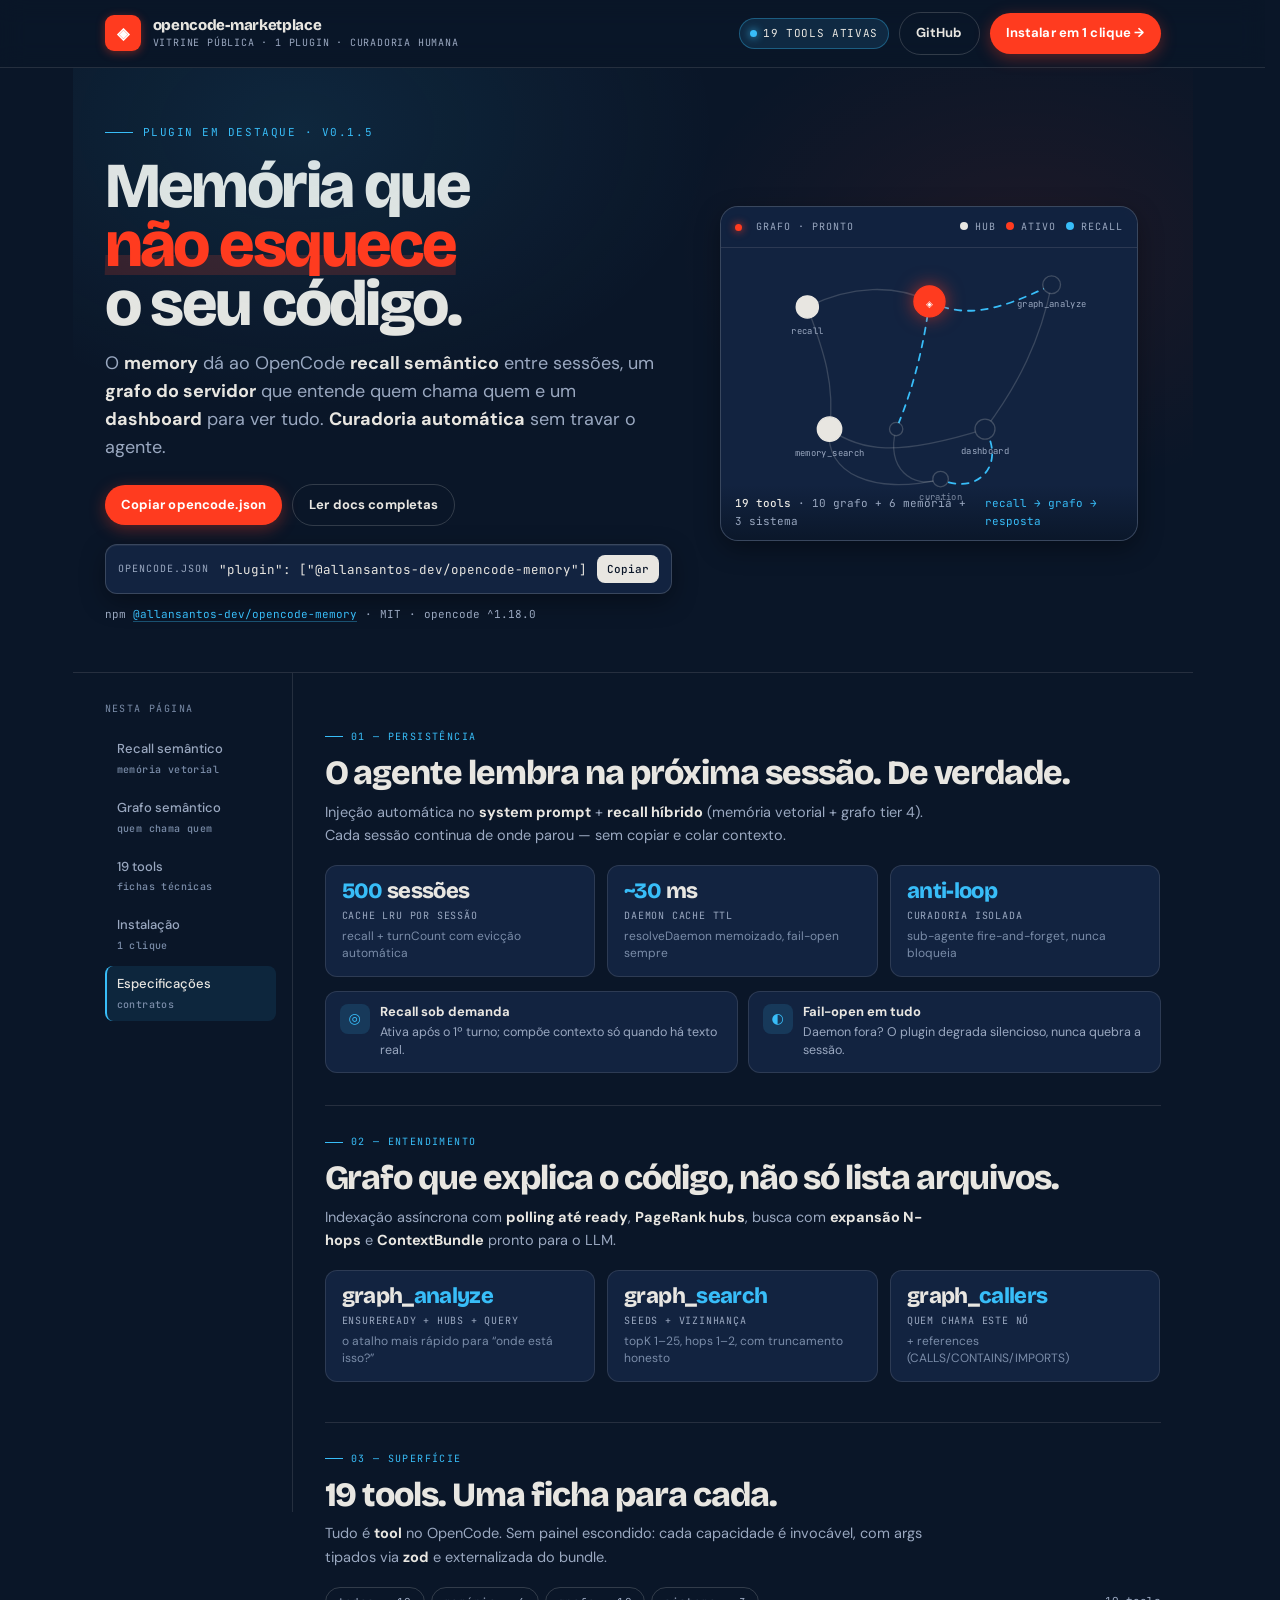
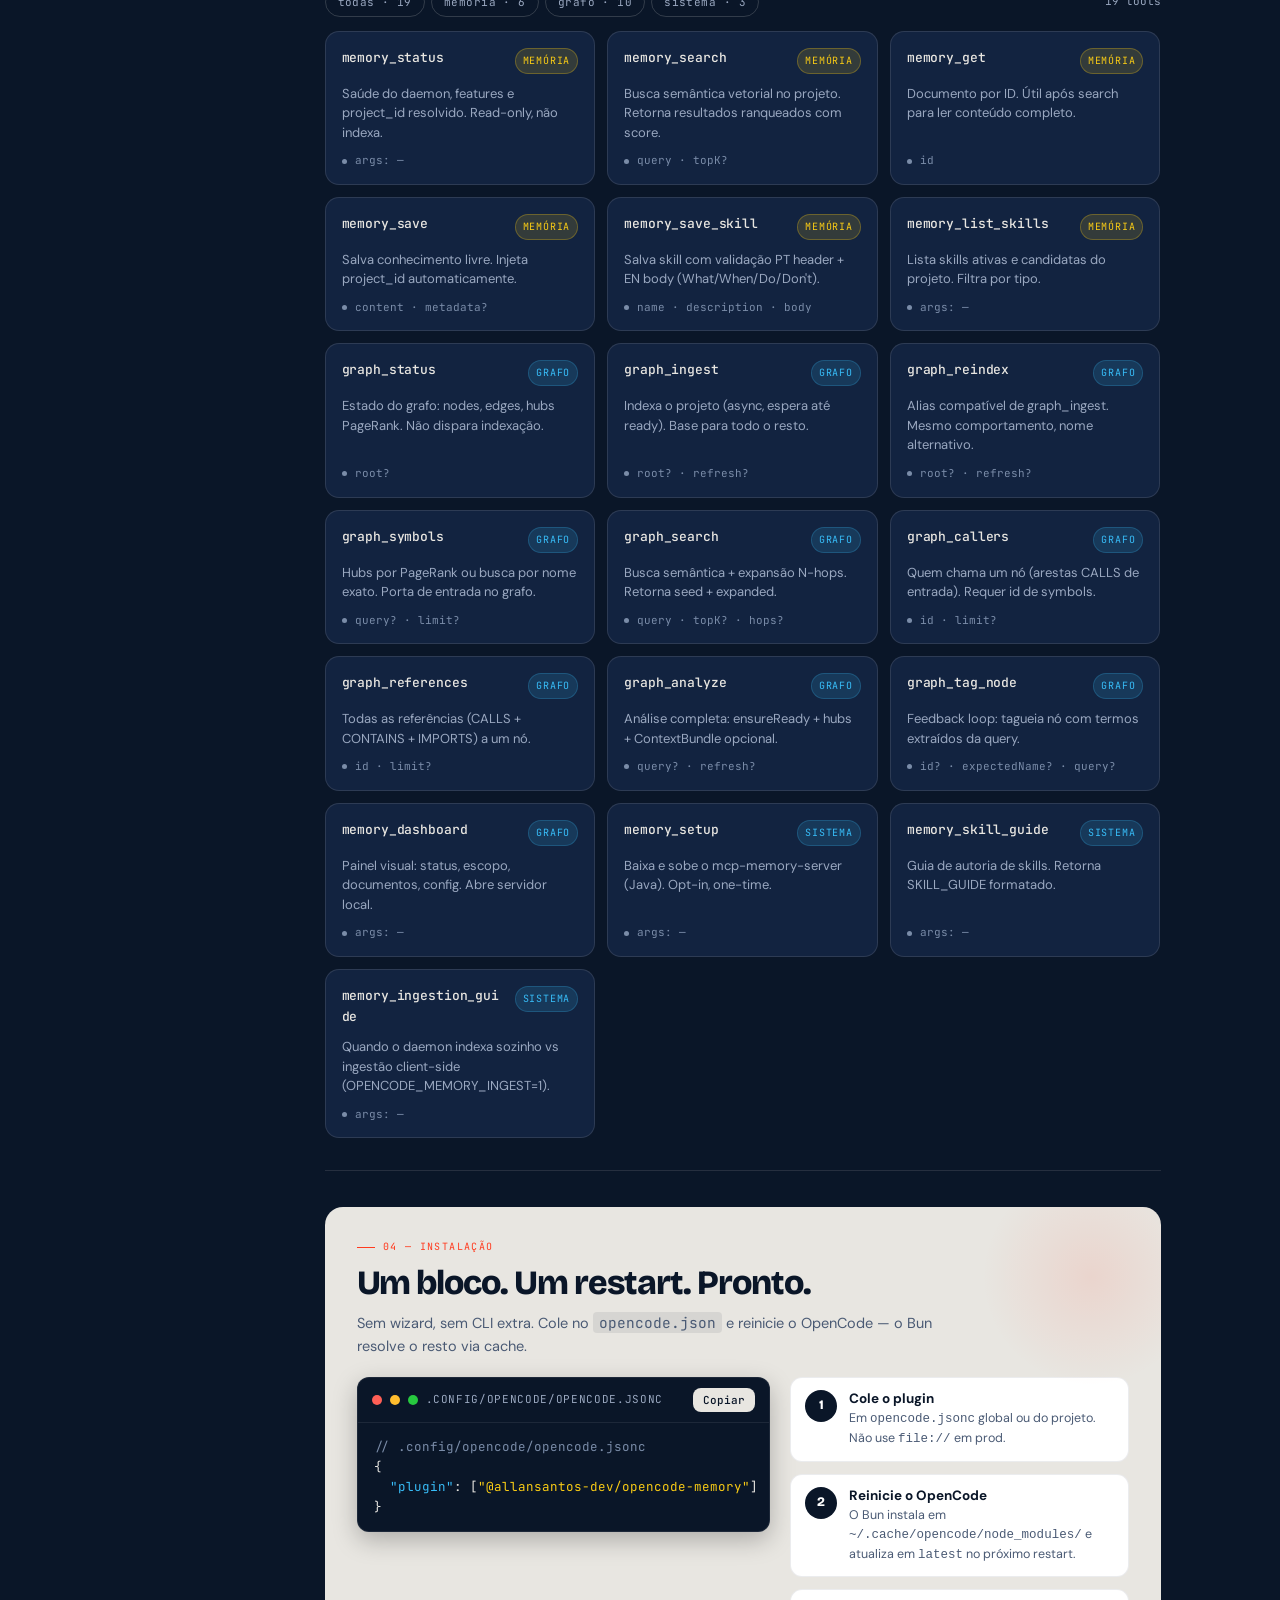
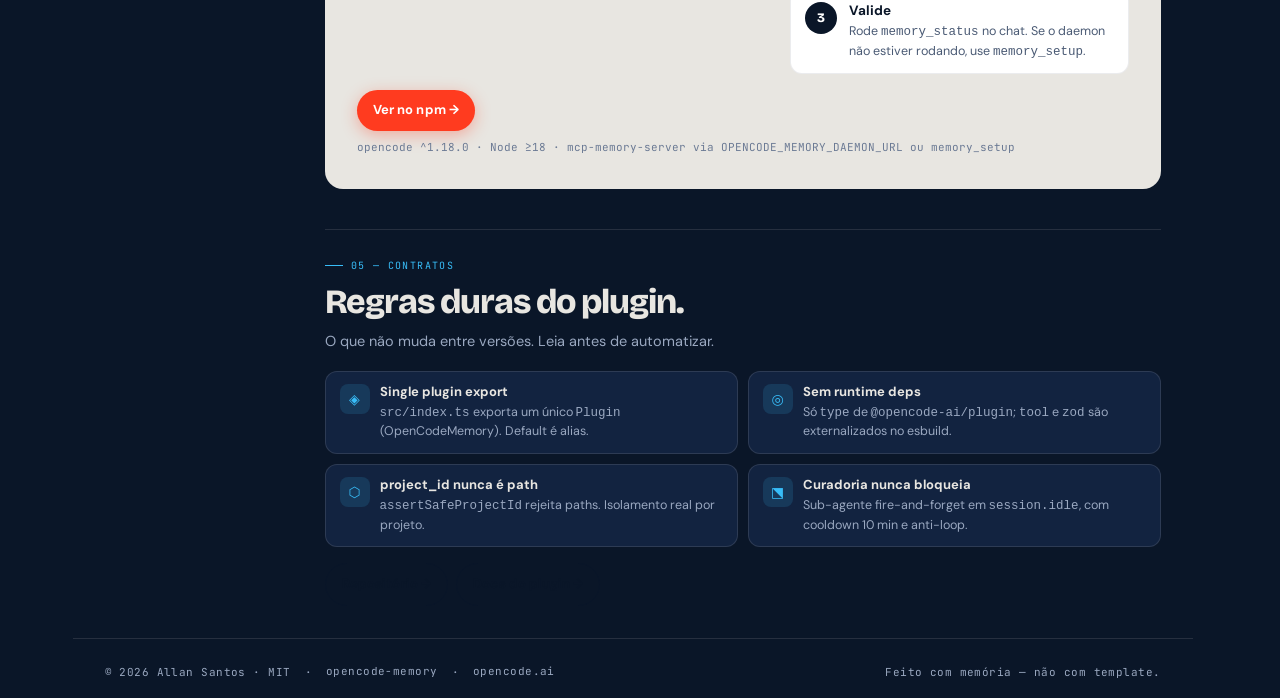
==== commit 649ffb47: "fix(vitrine): countEl guard, filter-btn type, break-all, p/memory redirect" ====
--- a/docs/index.html
+++ b/docs/index.html
@@ -178,10 +178,10 @@
 
         <div class="tools-toolbar">
           <div class="filter-group" role="tablist" aria-label="Filtrar tools">
-            <button class="filter-btn is-active" data-filter="all" role="tab" aria-selected="true">todas · 19</button>
-            <button class="filter-btn" data-filter="memory" role="tab" aria-selected="false">memória · 6</button>
-            <button class="filter-btn" data-filter="graph" role="tab" aria-selected="false">grafo · 10</button>
-            <button class="filter-btn" data-filter="system" role="tab" aria-selected="false">sistema · 3</button>
+            <button class="filter-btn" type="button" is-active" data-filter="all" role="tab" aria-selected="true">todas · 19</button>
+            <button class="filter-btn" type="button"" data-filter="memory" role="tab" aria-selected="false">memória · 6</button>
+            <button class="filter-btn" type="button"" data-filter="graph" role="tab" aria-selected="false">grafo · 10</button>
+            <button class="filter-btn" type="button"" data-filter="system" role="tab" aria-selected="false">sistema · 3</button>
           </div>
           <span class="tools-count" aria-live="polite"><span id="tools-count-num">19</span> tools</span>
         </div>
@@ -293,10 +293,10 @@
       let n=0;
       fiches.forEach(el=>{
         const show = f==='all' || el.dataset.cat===f;
-        el.hidden = !show; el.style.display = show ? '' : 'none';
+        el.hidden = !show;
         if(show) n++;
       });
-      countEl.textContent = n;
+      if(countEl) countEl.textContent = String(n);
     });
   });
   // Reveal on scroll + toc active
--- a/docs/assets/styles.css
+++ b/docs/assets/styles.css
@@ -434,7 +434,7 @@
   .hero{padding-top:20px}
   .hero__actions .btn{flex:1 1 auto;justify-content:center}
   .snippet{flex-wrap:wrap}
-  .snippet pre{flex-basis:100%;order:2;white-space:pre-wrap;word-break:break-all}
+  .snippet pre{flex-basis:100%;order:2;white-space:pre-wrap;overflow-wrap:anywhere}
   .snippet__label{order:1}
   .snippet__copy{order:1;margin-left:auto}
 }
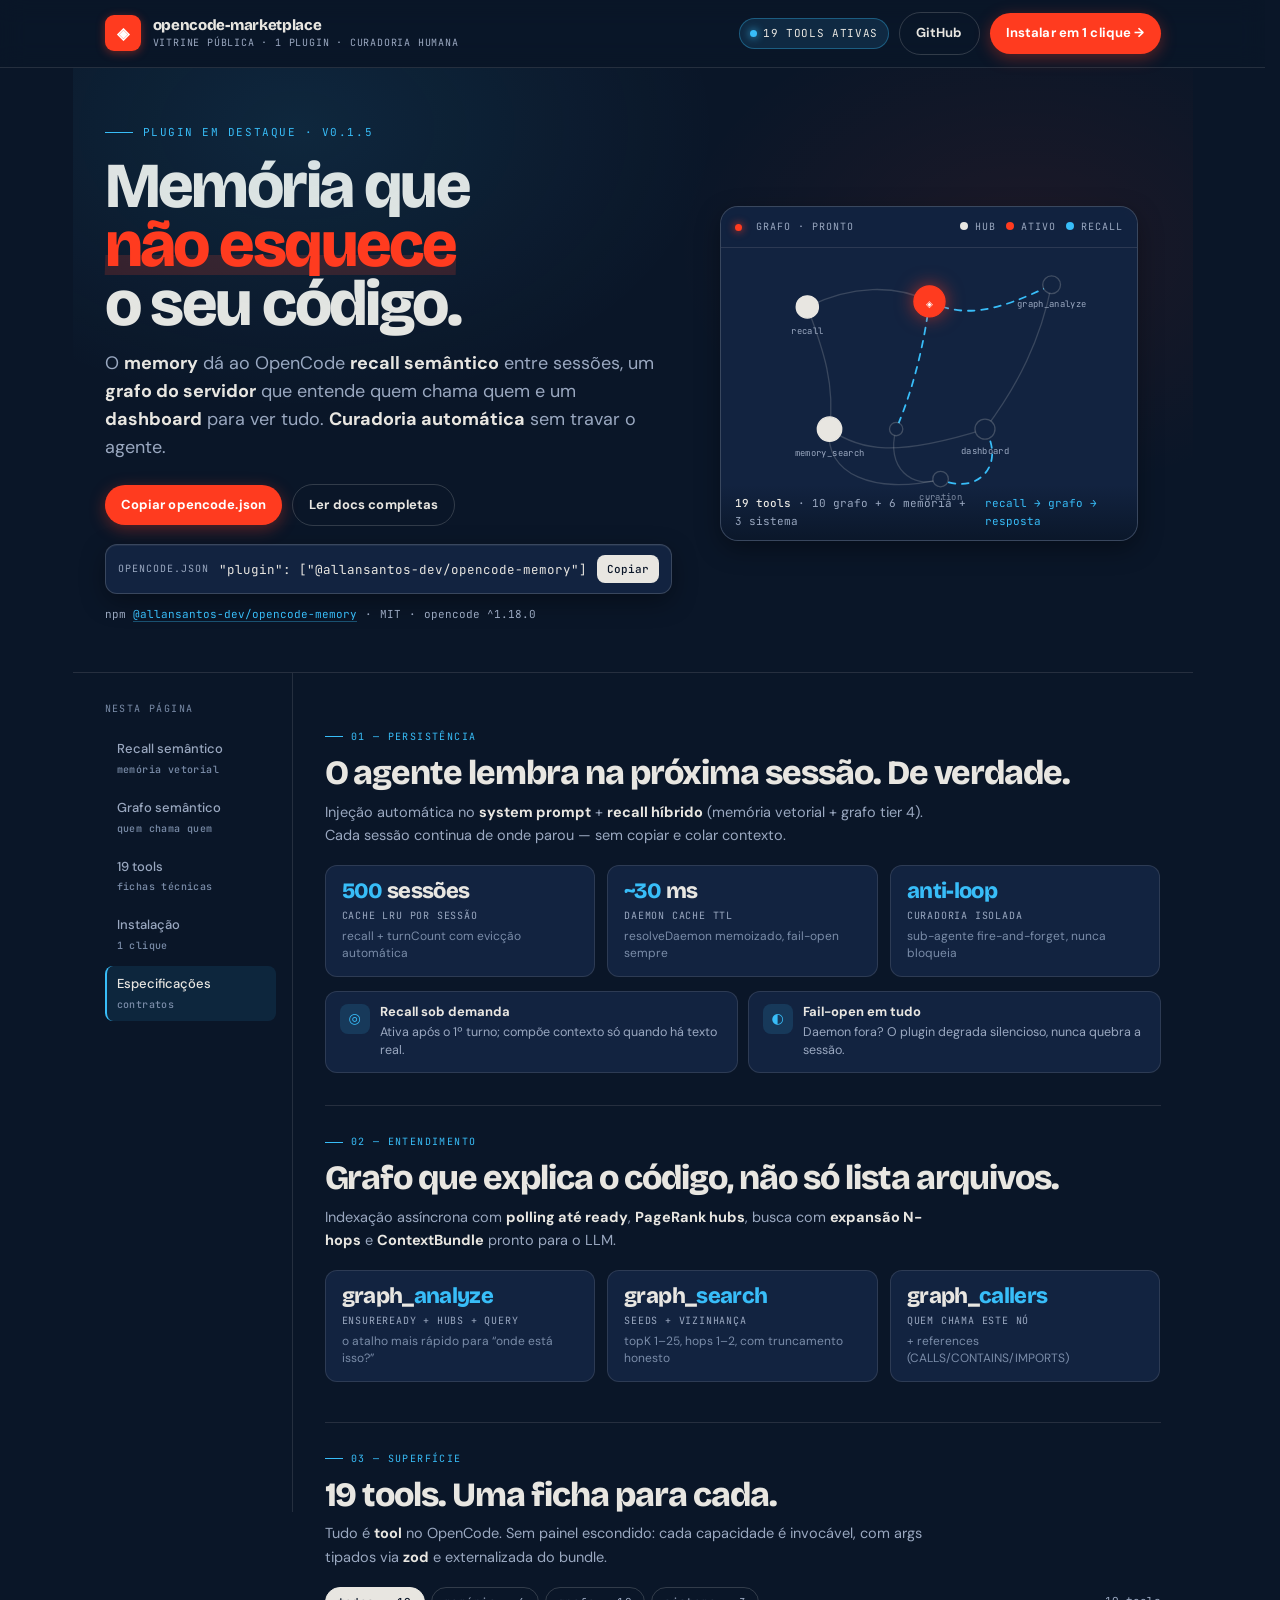
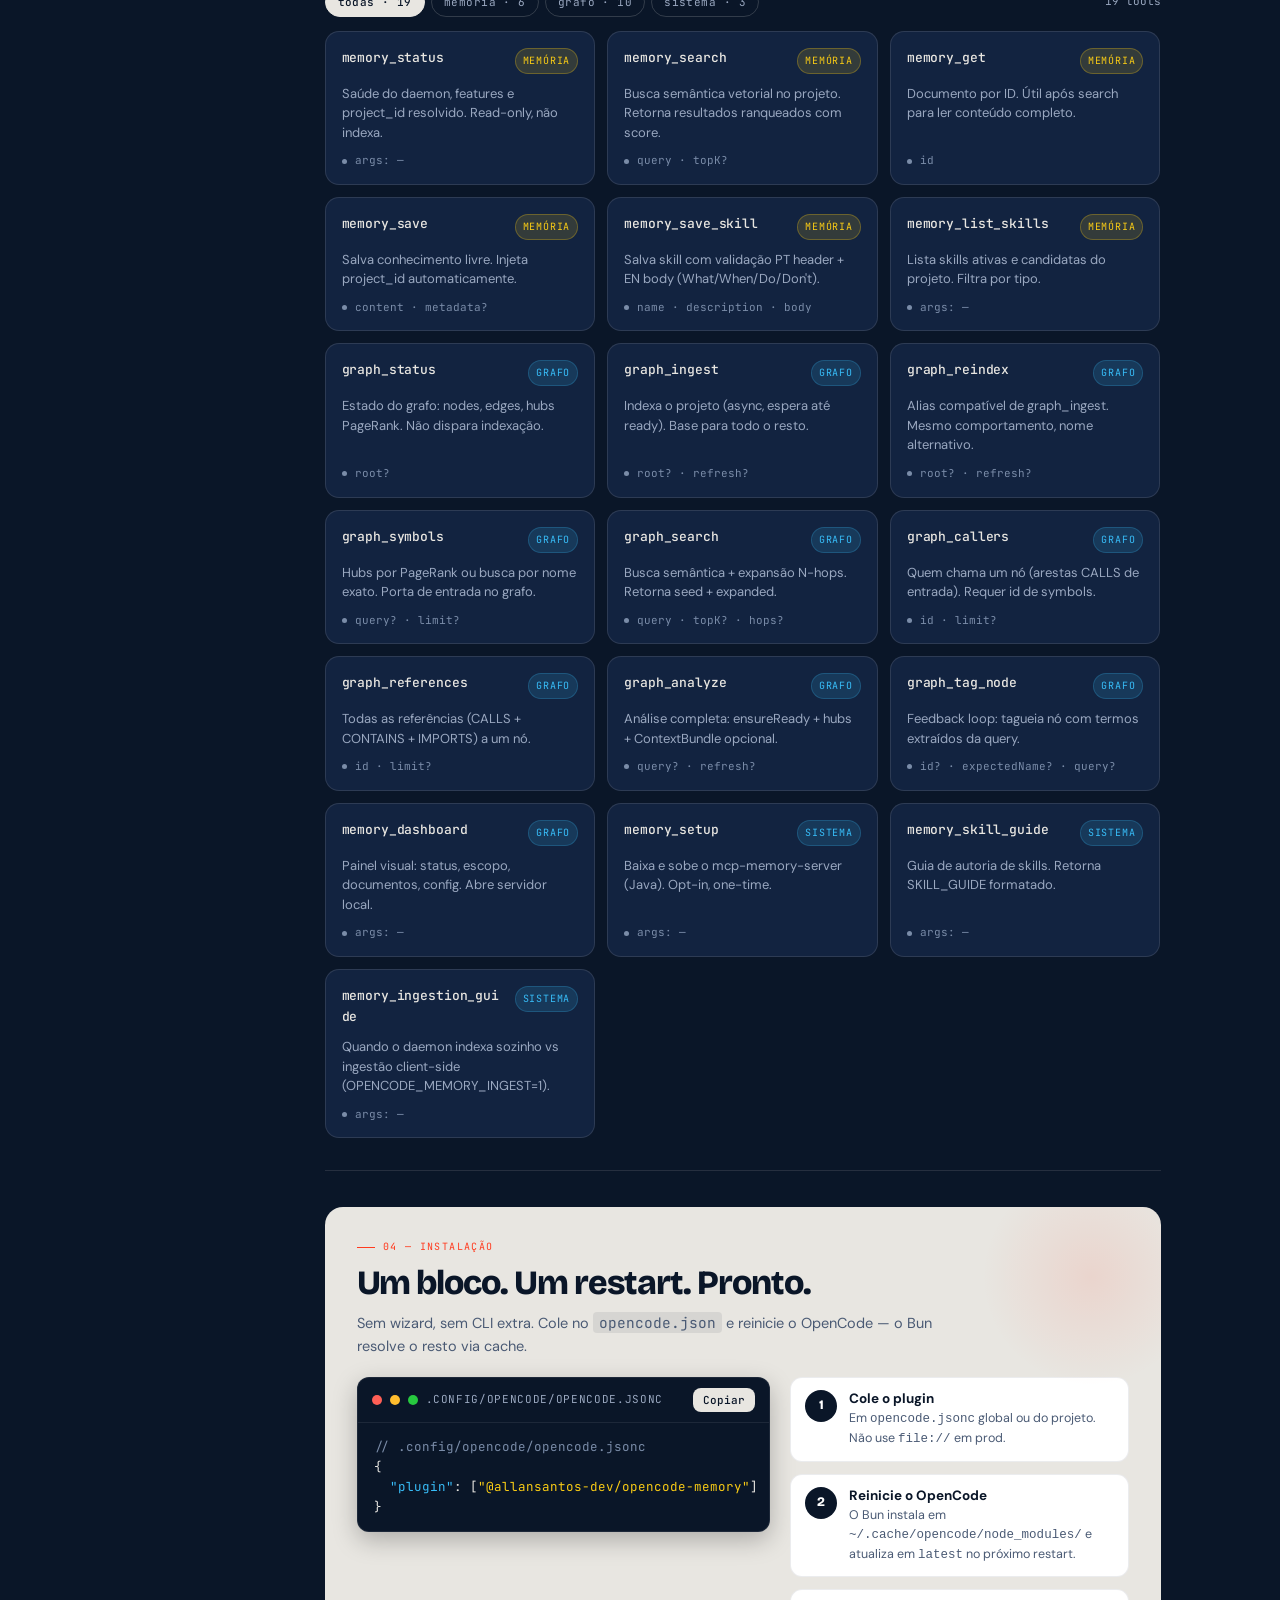
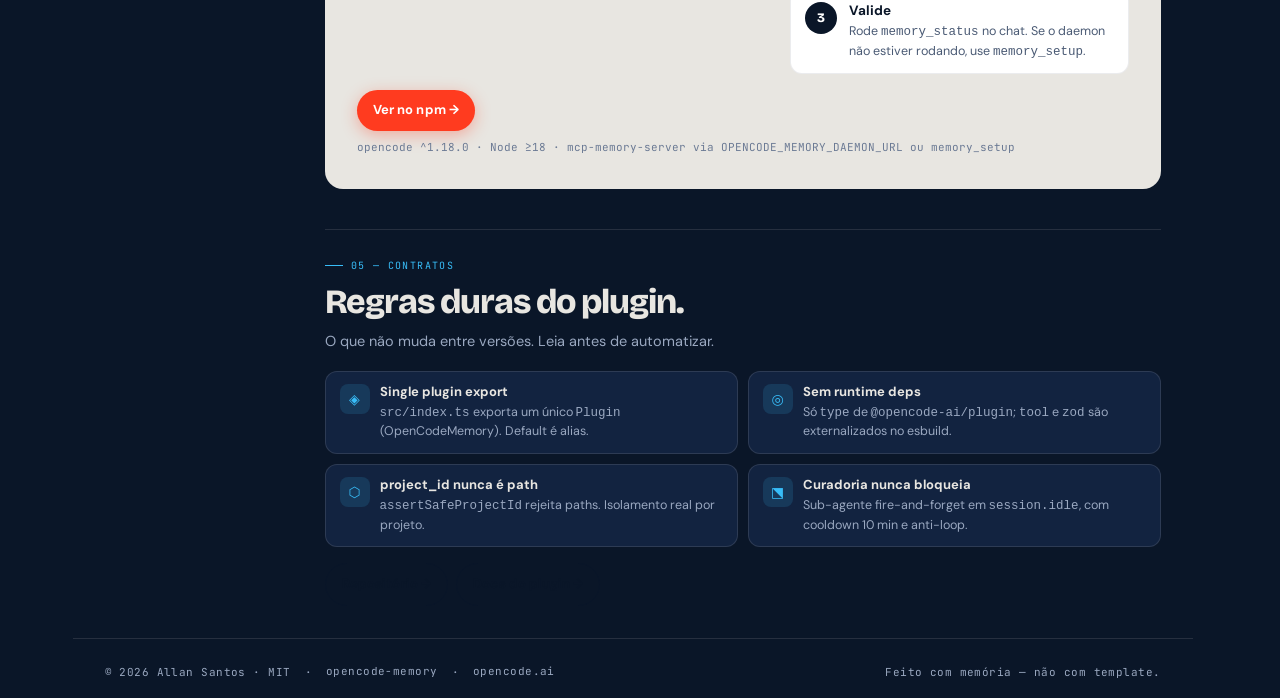
==== commit 401b1b0d: "fix(vitrine): gate B1 hidden vs flex, B2 is-active/quotes, B3/B4 copy honesto" ====
--- a/docs/index.html
+++ b/docs/index.html
@@ -178,10 +178,10 @@
 
         <div class="tools-toolbar">
           <div class="filter-group" role="tablist" aria-label="Filtrar tools">
-            <button class="filter-btn" type="button" is-active" data-filter="all" role="tab" aria-selected="true">todas · 19</button>
-            <button class="filter-btn" type="button"" data-filter="memory" role="tab" aria-selected="false">memória · 6</button>
-            <button class="filter-btn" type="button"" data-filter="graph" role="tab" aria-selected="false">grafo · 10</button>
-            <button class="filter-btn" type="button"" data-filter="system" role="tab" aria-selected="false">sistema · 3</button>
+            <button class="filter-btn is-active" type="button" data-filter="all" role="tab" aria-selected="true">todas · 19</button>
+            <button class="filter-btn" type="button" data-filter="memory" role="tab" aria-selected="false">memória · 6</button>
+            <button class="filter-btn" type="button" data-filter="graph" role="tab" aria-selected="false">grafo · 10</button>
+            <button class="filter-btn" type="button" data-filter="system" role="tab" aria-selected="false">sistema · 3</button>
           </div>
           <span class="tools-count" aria-live="polite"><span id="tools-count-num">19</span> tools</span>
         </div>
@@ -275,11 +275,19 @@
   <script>
   // Copy buttons
   document.querySelectorAll('[data-copy]').forEach(btn => {
+    const original = btn.textContent;
+    let timer = null;
     btn.addEventListener('click', async () => {
-      try { await navigator.clipboard.writeText(btn.dataset.copy); }
-      catch { const ta=document.createElement('textarea'); ta.value=btn.dataset.copy; document.body.appendChild(ta); ta.select(); document.execCommand('copy'); ta.remove(); }
-      const prev = btn.textContent; btn.textContent = 'Copiado ✓'; btn.dataset.copied = 'true';
-      setTimeout(()=>{ btn.textContent = prev; btn.dataset.copied='false'; }, 1600);
+      let ok = false;
+      try { await navigator.clipboard.writeText(btn.dataset.copy); ok = true; }
+      catch {
+        try {
+          const ta=document.createElement('textarea'); ta.value=btn.dataset.copy; ta.setAttribute('readonly',''); ta.style.cssText='position:fixed;left:-9999px;top:0'; document.body.appendChild(ta); ta.select(); ok = document.execCommand('copy'); ta.remove();
+        } catch { ok = false; }
+      }
+      btn.textContent = ok ? 'Copiado ✓' : 'Falhou — selecione e copie manualmente'; btn.dataset.copied = String(ok);
+      if(timer) clearTimeout(timer);
+      timer = setTimeout(()=>{ btn.textContent = original; btn.dataset.copied='false'; }, 1600);
     });
   });
   // Filter fiches
@@ -296,7 +304,8 @@
         el.hidden = !show;
         if(show) n++;
       });
-      if(countEl) countEl.textContent = String(n);
+      if(!countEl) throw new Error('tools-count-num missing');
+      countEl.textContent = String(n);
     });
   });
   // Reveal on scroll + toc active
--- a/docs/assets/styles.css
+++ b/docs/assets/styles.css
@@ -272,6 +272,7 @@
 @media (max-width:980px){.tools-grid{grid-template-columns:repeat(2, minmax(0,1fr))}}
 @media (max-width:560px){.tools-grid{grid-template-columns:1fr}}
 
+.fiche[hidden]{display:none}
 .fiche{
   background:var(--surface);border:1px solid var(--line);border-radius:14px;
   padding:16px 16px 14px;display:flex;flex-direction:column;gap:10px;
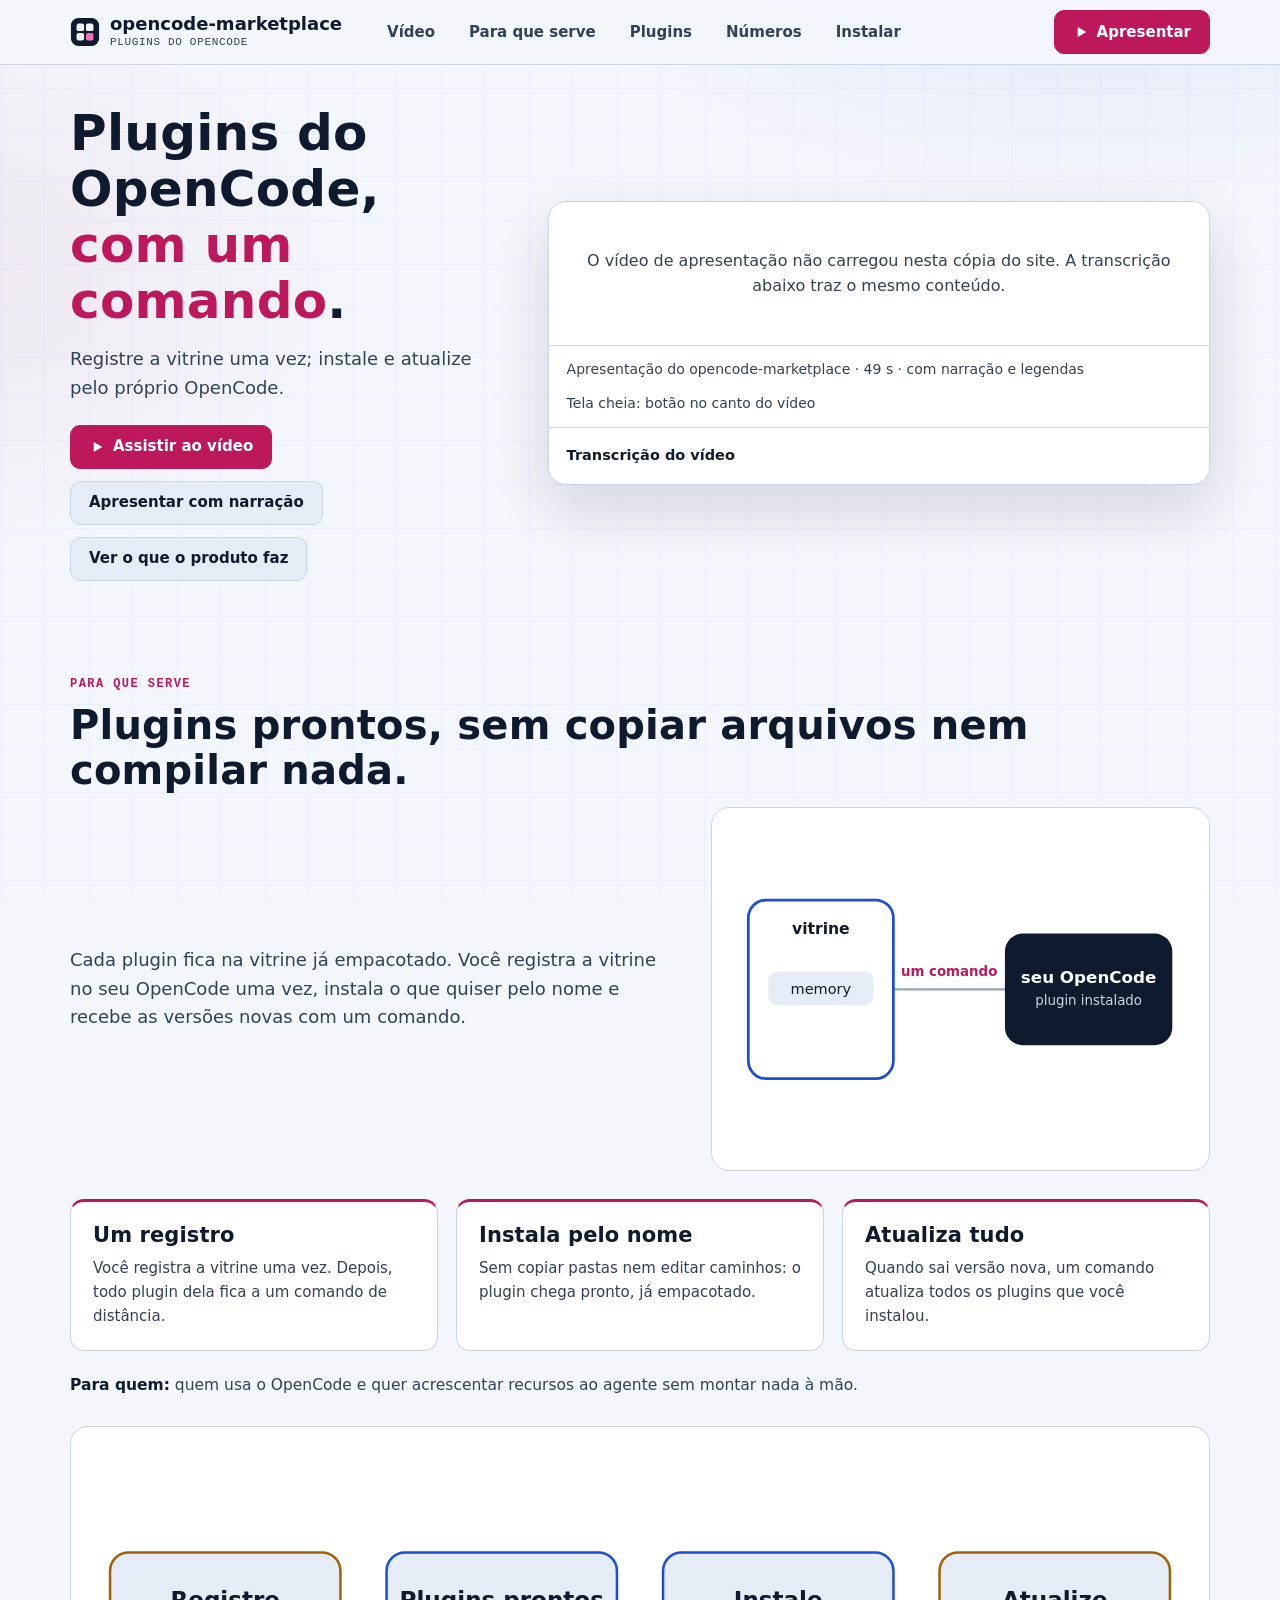
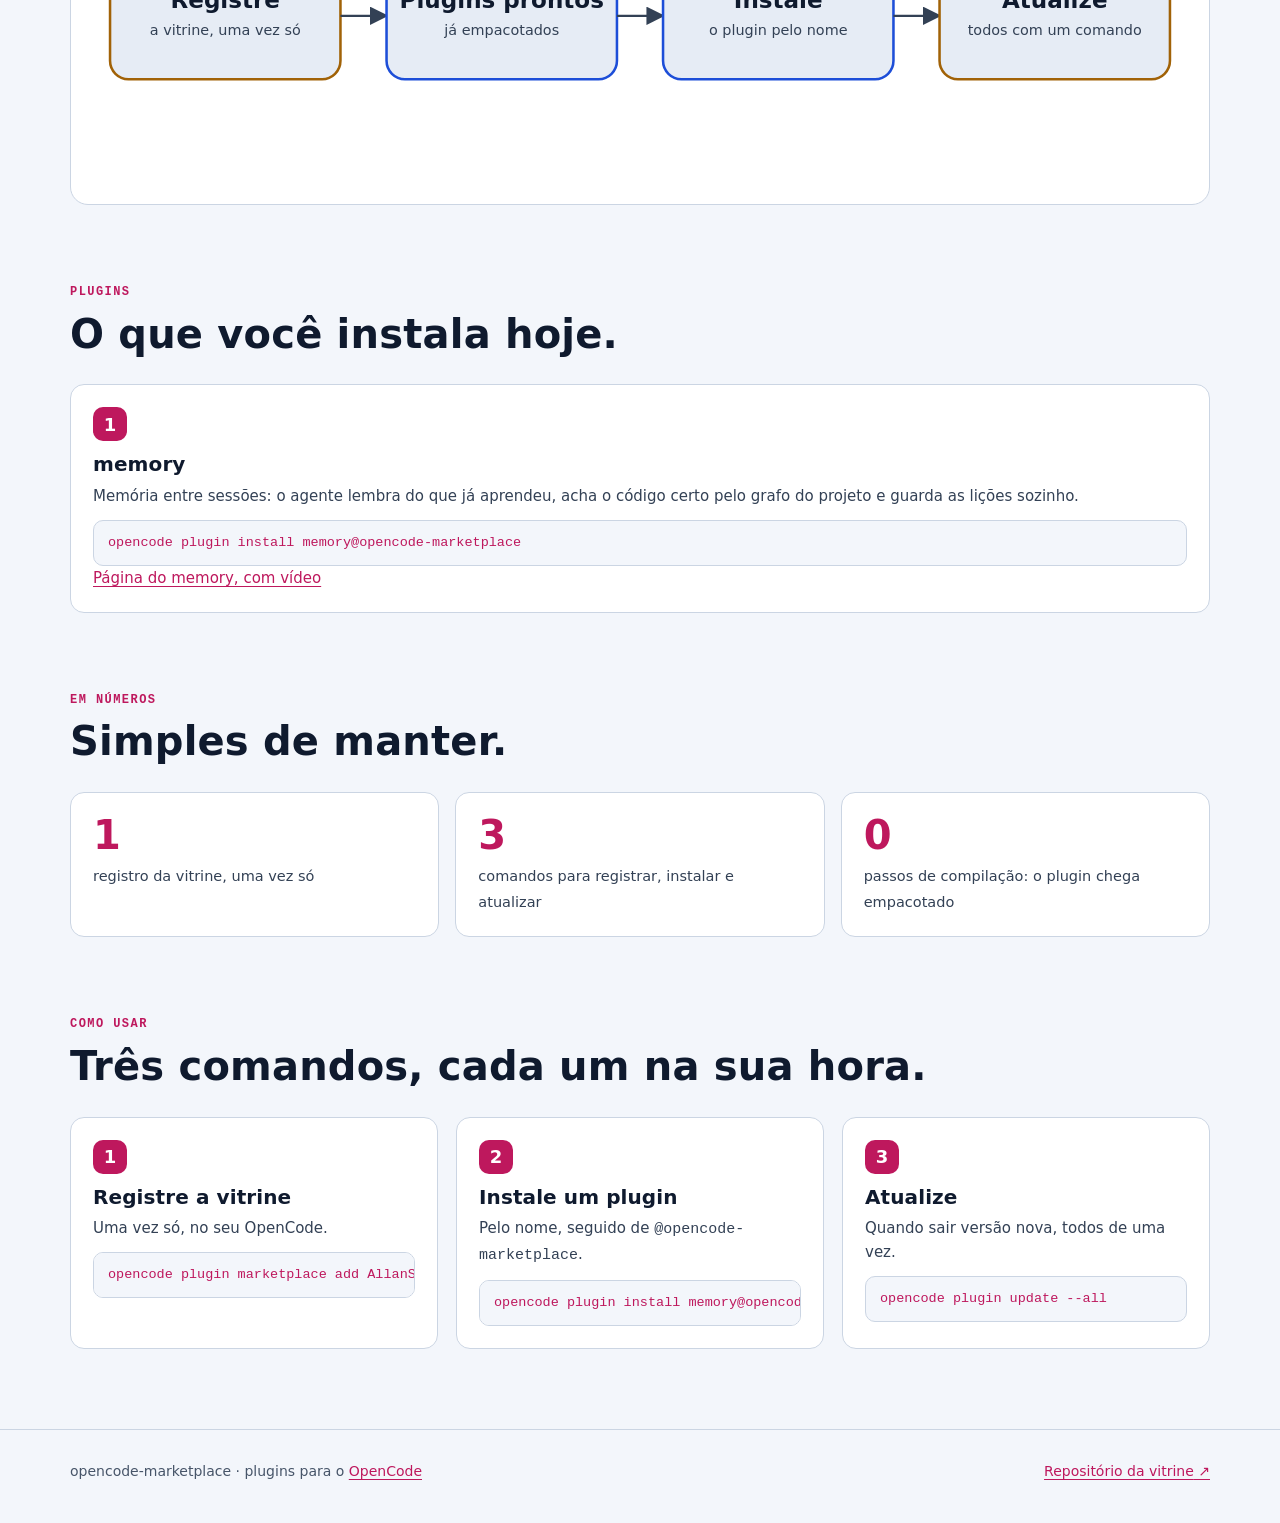
==== commit 672d2c68: "feat(vitrine): product page with the Motion video first, Apresentar narrated by the Vox Engine and t" ====
--- a/docs/index.html
+++ b/docs/index.html
@@ -1,335 +1,121 @@
-<!DOCTYPE html>
+<!doctype html>
 <html lang="pt-BR">
 <head>
-  <meta charset="UTF-8">
-  <meta name="viewport" content="width=device-width, initial-scale=1.0">
-  <title>opencode-marketplace — plugins que lembram</title>
-  <meta name="description" content="Marketplace de plugins do OpenCode. Instale memória persistente, grafo semântico e curadoria automática em 1 clique.">
-  <meta name="color-scheme" content="dark">
-  <meta property="og:title" content="opencode-marketplace — plugins que lembram">
-  <meta property="og:description" content="Memória persistente entre sessões, grafo de código e dashboard para OpenCode.">
-  <link rel="stylesheet" href="assets/styles.css">
-  <link rel="icon" href="data:image/svg+xml,<svg xmlns='http://www.w3.org/2000/svg' viewBox='0 0 32 32'><rect width='32' height='32' rx='8' fill='%23FF3B1F'/><text x='50%25' y='55%25' dominant-baseline='middle' text-anchor='middle' font-family='sans-serif' font-weight='800' font-size='16' fill='white'>◈</text></svg>">
+<meta charset="utf-8">
+<meta name="viewport" content="width=device-width, initial-scale=1">
+<meta name="description" content="opencode-marketplace: vitrine de plugins para o OpenCode. Registre uma vez, instale cada plugin pelo nome e atualize todos com um comando.">
+<meta name="theme-color" content="#f3f6fb">
+<meta property="og:type" content="website">
+<meta property="og:title" content="opencode-marketplace — plugins do OpenCode, com um comando">
+<meta property="og:description" content="Registre a vitrine uma vez, instale cada plugin pelo nome e atualize todos com um comando.">
+<meta property="og:url" content="https://allansantos-dv.github.io/opencode-marketplace/">
+<meta property="og:image" content="https://allansantos-dv.github.io/opencode-marketplace/media/apresentacao-poster.jpg">
+<meta name="twitter:card" content="summary_large_image">
+<meta http-equiv="Content-Security-Policy" content="default-src 'self'; style-src 'self'; script-src 'self'; img-src 'self' data:; media-src 'self'; font-src 'self'; base-uri 'self'; object-src 'none'">
+<link rel="icon" href="assets/mark.svg" type="image/svg+xml">
+<link rel="stylesheet" href="assets/styles.css">
+<script src="assets/site.js" defer></script>
+<title>opencode-marketplace — plugins do OpenCode, com um comando</title>
 </head>
 <body>
-  <!-- Topbar -->
-  <header class="topbar" role="banner">
-    <div class="topbar__inner">
-      <a class="brand" href="#" aria-label="opencode-marketplace início">
-        <span class="brand__mark" aria-hidden="true">◈</span>
-        <span class="brand__text">
-          <span class="brand__name">opencode-marketplace</span><br>
-          <span class="brand__sub">vitrine pública · 1 plugin · curadoria humana</span>
-        </span>
-      </a>
-      <nav class="topbar__nav" aria-label="Ações">
-        <span class="pill pill--live"><span class="pill__dot" aria-hidden="true"></span>19 tools ativas</span>
-        <a class="btn btn--ghost" href="https://github.com/AllanSantos-DV/opencode-memory" target="_blank" rel="noopener">GitHub</a>
-        <a class="btn btn--signal" href="#instalar">Instalar em 1 clique →</a>
-      </nav>
-    </div>
-  </header>
+<a class="sr" href="#conteudo">Pular para o conteúdo</a>
+<header class="topo"><div class="topo-in">
+  <a class="marca" href="./"><svg viewBox="0 0 32 32" aria-hidden="true"><rect x="1" y="1" width="30" height="30" rx="8" fill="#0f1a2e"/><rect x="7" y="7" width="8" height="8" rx="2" fill="#f3f6fb"/><rect x="17" y="7" width="8" height="8" rx="2" fill="#f3f6fb"/><rect x="7" y="17" width="8" height="8" rx="2" fill="#f3f6fb"/><rect x="17" y="17" width="8" height="8" rx="2" fill="#f472b6"/></svg><span>opencode-marketplace<small>plugins do OpenCode</small></span></a>
+  <nav class="nav" aria-label="Seções"><a href="#video">Vídeo</a><a href="#produto">Para que serve</a><a href="#plugins">Plugins</a><a href="#numeros">Números</a><a href="#uso">Instalar</a></nav>
+  <button class="btn pri" type="button" data-apresentar><svg viewBox="0 0 24 24" aria-hidden="true"><path fill="currentColor" d="M7 4.5v15l13-7.5z"/></svg>Apresentar</button>
+</div></header>
 
-  <!-- Hero — tese: grafo como memória -->
-  <section class="hero" aria-labelledby="hero-title">
-    <div class="hero__copy">
-      <p class="eyebrow">Plugin em destaque · v0.1.5</p>
-      <h1 id="hero-title">Memória que<br><em>não esquece</em><br>o seu código.</h1>
-      <p class="hero__lede">
-        O <strong>memory</strong> dá ao OpenCode <strong>recall semântico</strong> entre sessões, um <strong>grafo do servidor</strong> que entende quem chama quem e um <strong>dashboard</strong> para ver tudo. <strong>Curadoria automática</strong> sem travar o agente.
-      </p>
-      <div class="hero__actions">
-        <a class="btn btn--signal" href="#instalar">Copiar opencode.json</a>
-        <a class="btn btn--ghost" href="https://allansantos-dv.github.io/opencode-memory/" target="_blank" rel="noopener">Ler docs completas</a>
-      </div>
-      <div class="snippet" role="group" aria-label="Snippet de instalação">
-        <span class="snippet__label">opencode.json</span>
-        <pre><code>"plugin": ["@allansantos-dev/opencode-memory"]</code></pre>
-        <button class="snippet__copy" type="button" data-copy='"plugin": ["@allansantos-dev/opencode-memory"]' aria-label="Copiar snippet">Copiar</button>
-      </div>
-      <div class="hero__meta" style="margin-top:12px">
-        <span>npm <a href="https://www.npmjs.com/package/@allansantos-dev/opencode-memory" target="_blank" rel="noopener">@allansantos-dev/opencode-memory</a></span>
-        <span aria-hidden="true">·</span>
-        <span>MIT</span>
-        <span aria-hidden="true">·</span>
-        <span>opencode ^1.18.0</span>
+<main id="conteudo" tabindex="-1">
+<div class="wrap">
+  <section class="hero" id="video" aria-labelledby="h-topo">
+    <div class="hero-txt">
+      <h1 id="h-topo">Plugins do OpenCode, <em>com um comando</em>.</h1>
+      <p class="lead">Registre a vitrine uma vez; instale e atualize pelo próprio OpenCode.</p>
+      <div class="acoes">
+        <button class="btn pri" type="button" data-assistir><svg viewBox="0 0 24 24" aria-hidden="true"><path fill="currentColor" d="M7 4.5v15l13-7.5z"/></svg>Assistir ao vídeo</button>
+        <button class="btn" type="button" data-apresentar>Apresentar com narração</button>
+        <a class="btn" href="#produto">Ver o que o produto faz</a>
       </div>
     </div>
-
-    <!-- Grafo como tese — SVG deliberado, não decoração genérica -->
-    <div class="graph-stage" aria-label="Grafo de memória — demonstração">
-      <div class="graph-stage__header">
-        <span class="graph-stage__status"><span class="pill__dot" style="background:var(--signal);box-shadow:0 0 8px var(--signal)"></span> grafo · pronto</span>
-        <span class="graph-stage__legend"><span><i class="legend-dot" style="background:var(--paper)"></i> hub</span> <span><i class="legend-dot" style="background:var(--signal)"></i> ativo</span> <span><i class="legend-dot" style="background:var(--graph)"></i> recall</span></span>
-      </div>
-      <svg viewBox="0 0 360 300" role="img" aria-label="Grafo com nós e conexões animadas">
-        <!-- edges -->
-        <path class="edge" d="M 70 90 C 110 70, 150 70, 180 85" />
-        <path class="edge edge--active" d="M 180 85 C 210 100, 240 95, 290 70" />
-        <path class="edge" d="M 70 90 C 85 130, 95 160, 90 200" />
-        <path class="edge edge--active" d="M 180 85 C 175 125, 165 165, 150 200" />
-        <path class="edge" d="M 290 70 C 280 120, 260 160, 230 200" />
-        <path class="edge" d="M 90 200 C 118 220, 150 225, 230 200" />
-        <path class="edge" d="M 90 200 C 85 240, 130 260, 190 245" />
-        <path class="edge edge--active" d="M 230 200 C 250 235, 220 260, 190 245" />
-        <path class="edge" d="M 150 200 C 140 235, 165 255, 190 245" />
-        <!-- nodes -->
-        <g class="pulse">
-          <circle class="node node--active" cx="180" cy="85" r="14" />
-          <text class="node-label" x="180" y="88" style="fill:white;font-weight:500">◈</text>
-        </g>
-        <circle class="node node--hub" cx="70" cy="90" r="10" />
-        <circle class="node" cx="290" cy="70" r="8" />
-        <circle class="node node--hub" cx="90" cy="200" r="11" />
-        <circle class="node" cx="230" cy="200" r="9" />
-        <circle class="node" cx="190" cy="245" r="7" />
-        <circle class="node" cx="150" cy="200" r="6" />
-        <!-- labels -->
-        <text class="node-label" x="70" y="112" >recall</text>
-        <text class="node-label" x="290" y="88">graph_analyze</text>
-        <text class="node-label" x="90" y="222">memory_search</text>
-        <text class="node-label" x="230" y="220">dashboard</text>
-        <text class="node-label" x="190" y="262">curation</text>
-      </svg>
-      <div class="graph-stage__footer">
-        <span><strong>19 tools</strong> · 10 grafo + 6 memória + 3 sistema</span>
-        <span style="color:var(--graph)">recall → grafo → resposta</span>
-      </div>
+    <div class="video" id="video-box">
+      <video id="apresentacao" controls playsinline preload="metadata" poster="media/apresentacao-poster.jpg">
+        <source src="media/apresentacao.mp4" type="video/mp4">
+        <track kind="captions" src="media/apresentacao.vtt" srclang="pt-BR" label="Português">
+      </video>
+      <p class="vazio" id="video-vazio" hidden>O vídeo de apresentação não carregou nesta cópia do site. A transcrição abaixo traz o mesmo conteúdo.</p>
+      <p class="legenda"><span>Apresentação do opencode-marketplace · 49 s · com narração e legendas</span><span>Tela cheia: botão no canto do vídeo</span></p>
+      <details class="transcricao"><summary>Transcrição do vídeo</summary><div id="transcricao-texto"><p>Este é o opencode-marketplace: uma vitrine de plugins para o OpenCode. Você registra uma vez e instala cada plugin com um comando.</p><p>Você registra a vitrine no seu OpenCode, instala o plugin pelo nome e, quando sair versão nova, atualiza todos de uma vez.</p><p>Na vitrine, cada plugin tem a sua página, com o que ele faz e o comando para instalar. O primeiro é o memory, que dá memória entre sessões ao seu agente.</p><p>São três comandos: um para registrar a vitrine, um para instalar o plugin e um para atualizar tudo. Nada para compilar: o plugin já chega pronto.</p><p>Um registro, uma vez só. Três comandos para tudo. E nenhum passo de compilação na sua máquina.</p><p>opencode-marketplace: plugins do OpenCode com um comando. Registre a vitrine e instale o primeiro.</p></div></details>
     </div>
   </section>
 
-  <!-- Shell: toc + content -->
-  <div class="shell">
-    <aside class="toc" aria-label="Sumário">
-      <p class="toc__label">Nesta página</p>
-      <nav class="toc__nav">
-        <a class="toc__link is-active" href="#recall">Recall semântico <small>memória vetorial</small></a>
-        <a class="toc__link" href="#grafo">Grafo semântico <small>quem chama quem</small></a>
-        <a class="toc__link" href="#tools">19 tools <small>fichas técnicas</small></a>
-        <a class="toc__link" href="#instalar">Instalação <small>1 clique</small></a>
-        <a class="toc__link" href="#especificacoes">Especificações <small>contratos</small></a>
-      </nav>
-    </aside>
+  <section class="secao" id="produto" aria-labelledby="h-produto">
+    <p class="eyebrow">Para que serve</p>
+    <h2 id="h-produto">Plugins prontos, sem copiar arquivos nem compilar nada.</h2>
+    <div class="intro-motor">
+      <p class="lead">Cada plugin fica na vitrine já empacotado. Você registra a vitrine no seu OpenCode uma vez, instala o que quiser pelo nome e recebe as versões novas com um comando.</p>
+      <div class="hero-art" role="img" aria-label="A vitrine guarda os plugins prontos; o seu OpenCode registra a vitrine uma vez, instala pelo nome e atualiza">
+        <svg viewBox="0 0 420 300" aria-hidden="true">
+          <g fill="none" stroke="#94a3b8" stroke-width="2"><path d="M150 150 H250"/></g>
+          <g font-family="Segoe UI,system-ui,sans-serif" font-size="13" fill="#0f1a2e">
+            <rect x="20" y="70" width="130" height="160" rx="16" fill="#ffffff" stroke="#1d4ed8" stroke-width="2.5"/>
+            <text x="85" y="100" text-anchor="middle" font-weight="700" font-size="14">vitrine</text>
+            <rect x="38" y="134" width="94" height="30" rx="8" fill="#e6ecf5"/><text x="85" y="154" text-anchor="middle">memory</text>
+            <text x="200" y="138" text-anchor="middle" fill="#be185d" font-weight="700" font-size="12">um comando</text>
+            <rect x="250" y="100" width="150" height="100" rx="16" fill="#0f1a2e"/>
+            <text x="325" y="144" text-anchor="middle" font-weight="700" fill="#ffffff" font-size="15">seu OpenCode</text><text x="325" y="164" text-anchor="middle" fill="#cbd5e3" font-size="12">plugin instalado</text>
+          </g>
+        </svg>
+      </div>
+    </div>
+    <div class="razoes">
+      <div class="razao"><h3>Um registro</h3><p>Você registra a vitrine uma vez. Depois, todo plugin dela fica a um comando de distância.</p></div>
+      <div class="razao"><h3>Instala pelo nome</h3><p>Sem copiar pastas nem editar caminhos: o plugin chega pronto, já empacotado.</p></div>
+      <div class="razao"><h3>Atualiza tudo</h3><p>Quando sai versão nova, um comando atualiza todos os plugins que você instalou.</p></div>
+    </div>
+    <p class="para"><b>Para quem:</b> quem usa o OpenCode e quer acrescentar recursos ao agente sem montar nada à mão.</p>
+    <div class="mapa-box">
+      <svg class="mapa" id="mapa" viewBox="0 0 960 300" role="img" aria-label="Fluxo: você registra a vitrine no seu OpenCode; cada plugin está na vitrine já empacotado; você instala pelo nome; um comando atualiza todos quando sai versão nova">
+        <defs><marker id="seta" viewBox="0 0 10 10" refX="9" refY="5" markerWidth="8" markerHeight="8" orient="auto-start-reverse"><path d="M0 0L10 5L0 10z" fill="#334155"/></marker></defs>
+        <g class="no c-ambar" data-s="1"><rect x="20" y="95" width="200" height="110" rx="16"/><text class="t" x="120" y="143" text-anchor="middle">Registre</text><text class="s" x="120" y="167" text-anchor="middle">a vitrine, uma vez só</text></g>
+        <g data-s="2"><path class="lig" d="M220 150 H260" marker-end="url(#seta)"/><g class="no c-teal"><rect x="260" y="95" width="200" height="110" rx="16"/><text class="t" x="360" y="143" text-anchor="middle">Plugins prontos</text><text class="s" x="360" y="167" text-anchor="middle">já empacotados</text></g></g>
+        <g data-s="3"><path class="lig" d="M460 150 H500" marker-end="url(#seta)"/><g class="no c-teal"><rect x="500" y="95" width="200" height="110" rx="16"/><text class="t" x="600" y="143" text-anchor="middle">Instale</text><text class="s" x="600" y="167" text-anchor="middle">o plugin pelo nome</text></g></g>
+        <g data-s="4"><path class="lig" d="M700 150 H740" marker-end="url(#seta)"/><g class="no c-ambar"><rect x="740" y="95" width="200" height="110" rx="16"/><text class="t" x="840" y="143" text-anchor="middle">Atualize</text><text class="s" x="840" y="167" text-anchor="middle">todos com um comando</text></g></g>
+      </svg>
+    </div>
+  </section>
 
-    <main class="main" id="main">
-      <!-- Recall -->
-      <section class="section reveal" id="recall">
-        <p class="section__eyebrow">01 — Persistência</p>
-        <h2>O agente lembra na próxima sessão. De verdade.</h2>
-        <p class="section__desc">Injeção automática no <strong>system prompt</strong> + <strong>recall híbrido</strong> (memória vetorial + grafo tier 4). Cada sessão continua de onde parou — sem copiar e colar contexto.</p>
-        <div class="stats">
-          <div class="stat">
-            <div class="stat__value"><em>500</em> sessões</div>
-            <div class="stat__label">Cache LRU por sessão</div>
-            <div class="stat__hint">recall + turnCount com evicção automática</div>
-          </div>
-          <div class="stat">
-            <div class="stat__value"><em>~30</em> ms</div>
-            <div class="stat__label">Daemon cache TTL</div>
-            <div class="stat__hint">resolveDaemon memoizado, fail-open sempre</div>
-          </div>
-          <div class="stat">
-            <div class="stat__value"><em>anti-loop</em></div>
-            <div class="stat__label">Curadoria isolada</div>
-            <div class="stat__hint">sub-agente fire-and-forget, nunca bloqueia</div>
-          </div>
-        </div>
-        <div class="spec">
-          <div class="spec__item">
-            <span class="spec__icon" aria-hidden="true">◎</span>
-            <div><h3>Recall sob demanda</h3><p>Ativa após o 1º turno; compõe contexto só quando há texto real.</p></div>
-          </div>
-          <div class="spec__item">
-            <span class="spec__icon" aria-hidden="true">◐</span>
-            <div><h3>Fail-open em tudo</h3><p>Daemon fora? O plugin degrada silencioso, nunca quebra a sessão.</p></div>
-          </div>
-        </div>
-      </section>
+  <section class="secao" id="plugins" aria-labelledby="h-plugins">
+    <p class="eyebrow">Plugins</p>
+    <h2 id="h-plugins">O que você instala hoje.</h2>
+    <div class="passos">
+      <div class="passo"><h3>memory</h3><p>Memória entre sessões: o agente lembra do que já aprendeu, acha o código certo pelo grafo do projeto e guarda as lições sozinho.</p><pre>opencode plugin install memory@opencode-marketplace</pre><p><a href="https://allansantos-dv.github.io/opencode-memory/">Página do memory, com vídeo</a></p></div>
+    </div>
+  </section>
 
-      <!-- Grafo -->
-      <section class="section reveal" id="grafo">
-        <p class="section__eyebrow">02 — Entendimento</p>
-        <h2>Grafo que explica o código, não só lista arquivos.</h2>
-        <p class="section__desc">Indexação assíncrona com <strong>polling até ready</strong>, <strong>PageRank hubs</strong>, busca com <strong>expansão N-hops</strong> e <strong>ContextBundle</strong> pronto para o LLM.</p>
-        <div class="stats">
-          <div class="stat">
-            <div class="stat__value">graph_<em>analyze</em></div>
-            <div class="stat__label">ensureReady + hubs + query</div>
-            <div class="stat__hint">o atalho mais rápido para “onde está isso?”</div>
-          </div>
-          <div class="stat">
-            <div class="stat__value">graph_<em>search</em></div>
-            <div class="stat__label">seeds + vizinhança</div>
-            <div class="stat__hint">topK 1–25, hops 1–2, com truncamento honesto</div>
-          </div>
-          <div class="stat">
-            <div class="stat__value">graph_<em>callers</em></div>
-            <div class="stat__label">quem chama este nó</div>
-            <div class="stat__hint">+ references (CALLS/CONTAINS/IMPORTS)</div>
-          </div>
-        </div>
-      </section>
+  <section class="secao" id="numeros" aria-labelledby="h-numeros">
+    <p class="eyebrow">Em números</p>
+    <h2 id="h-numeros">Simples de manter.</h2>
+    <div class="metricas">
+      <div class="metrica"><b>1</b><span>registro da vitrine, uma vez só</span></div>
+      <div class="metrica"><b>3</b><span>comandos para registrar, instalar e atualizar</span></div>
+      <div class="metrica"><b>0</b><span>passos de compilação: o plugin chega empacotado</span></div>
+    </div>
+  </section>
+  <section class="secao" id="uso" aria-labelledby="h-uso">
+    <p class="eyebrow">Como usar</p>
+    <h2 id="h-uso">Três comandos, cada um na sua hora.</h2>
+    <div class="passos">
+      <div class="passo"><h3>Registre a vitrine</h3><p>Uma vez só, no seu OpenCode.</p><pre>opencode plugin marketplace add AllanSantos-DV/opencode-marketplace</pre></div>
+      <div class="passo"><h3>Instale um plugin</h3><p>Pelo nome, seguido de <code>@opencode-marketplace</code>.</p><pre>opencode plugin install memory@opencode-marketplace</pre></div>
+      <div class="passo"><h3>Atualize</h3><p>Quando sair versão nova, todos de uma vez.</p><pre>opencode plugin update --all</pre></div>
+    </div>
+  </section>
+</div>
+</main>
 
-      <!-- Tools -->
-      <section class="section" id="tools">
-        <p class="section__eyebrow">03 — Superfície</p>
-        <h2>19 tools. Uma ficha para cada.</h2>
-        <p class="section__desc">Tudo é <strong>tool</strong> no OpenCode. Sem painel escondido: cada capacidade é invocável, com args tipados via <strong>zod</strong> e externalizada do bundle.</p>
-
-        <div class="tools-toolbar">
-          <div class="filter-group" role="tablist" aria-label="Filtrar tools">
-            <button class="filter-btn is-active" type="button" data-filter="all" role="tab" aria-selected="true">todas · 19</button>
-            <button class="filter-btn" type="button" data-filter="memory" role="tab" aria-selected="false">memória · 6</button>
-            <button class="filter-btn" type="button" data-filter="graph" role="tab" aria-selected="false">grafo · 10</button>
-            <button class="filter-btn" type="button" data-filter="system" role="tab" aria-selected="false">sistema · 3</button>
-          </div>
-          <span class="tools-count" aria-live="polite"><span id="tools-count-num">19</span> tools</span>
-        </div>
-
-        <div class="tools-grid stagger" id="tools-grid">
-          <!-- memory -->
-          <article class="fiche" data-cat="memory"><div class="fiche__head"><span class="fiche__name">memory_status</span><span class="fiche__cat fiche__cat--memory">memória</span></div><p>Saúde do daemon, features e project_id resolvido. Read-only, não indexa.</p><div class="fiche__meta"><span class="fiche__dot"></span> args: —</div></article>
-          <article class="fiche" data-cat="memory"><div class="fiche__head"><span class="fiche__name">memory_search</span><span class="fiche__cat fiche__cat--memory">memória</span></div><p>Busca semântica vetorial no projeto. Retorna resultados ranqueados com score.</p><div class="fiche__meta"><span class="fiche__dot"></span> query · topK?</div></article>
-          <article class="fiche" data-cat="memory"><div class="fiche__head"><span class="fiche__name">memory_get</span><span class="fiche__cat fiche__cat--memory">memória</span></div><p>Documento por ID. Útil após search para ler conteúdo completo.</p><div class="fiche__meta"><span class="fiche__dot"></span> id</div></article>
-          <article class="fiche" data-cat="memory"><div class="fiche__head"><span class="fiche__name">memory_save</span><span class="fiche__cat fiche__cat--memory">memória</span></div><p>Salva conhecimento livre. Injeta project_id automaticamente.</p><div class="fiche__meta"><span class="fiche__dot"></span> content · metadata?</div></article>
-          <article class="fiche" data-cat="memory"><div class="fiche__head"><span class="fiche__name">memory_save_skill</span><span class="fiche__cat fiche__cat--memory">memória</span></div><p>Salva skill com validação PT header + EN body (What/When/Do/Don't).</p><div class="fiche__meta"><span class="fiche__dot"></span> name · description · body</div></article>
-          <article class="fiche" data-cat="memory"><div class="fiche__head"><span class="fiche__name">memory_list_skills</span><span class="fiche__cat fiche__cat--memory">memória</span></div><p>Lista skills ativas e candidatas do projeto. Filtra por tipo.</p><div class="fiche__meta"><span class="fiche__dot"></span> args: —</div></article>
-          <!-- graph -->
-          <article class="fiche" data-cat="graph"><div class="fiche__head"><span class="fiche__name">graph_status</span><span class="fiche__cat fiche__cat--graph">grafo</span></div><p>Estado do grafo: nodes, edges, hubs PageRank. Não dispara indexação.</p><div class="fiche__meta"><span class="fiche__dot"></span> root?</div></article>
-          <article class="fiche" data-cat="graph"><div class="fiche__head"><span class="fiche__name">graph_ingest</span><span class="fiche__cat fiche__cat--graph">grafo</span></div><p>Indexa o projeto (async, espera até ready). Base para todo o resto.</p><div class="fiche__meta"><span class="fiche__dot"></span> root? · refresh?</div></article>
-          <article class="fiche" data-cat="graph"><div class="fiche__head"><span class="fiche__name">graph_reindex</span><span class="fiche__cat fiche__cat--graph">grafo</span></div><p>Alias compatível de graph_ingest. Mesmo comportamento, nome alternativo.</p><div class="fiche__meta"><span class="fiche__dot"></span> root? · refresh?</div></article>
-          <article class="fiche" data-cat="graph"><div class="fiche__head"><span class="fiche__name">graph_symbols</span><span class="fiche__cat fiche__cat--graph">grafo</span></div><p>Hubs por PageRank ou busca por nome exato. Porta de entrada no grafo.</p><div class="fiche__meta"><span class="fiche__dot"></span> query? · limit?</div></article>
-          <article class="fiche" data-cat="graph"><div class="fiche__head"><span class="fiche__name">graph_search</span><span class="fiche__cat fiche__cat--graph">grafo</span></div><p>Busca semântica + expansão N-hops. Retorna seed + expanded.</p><div class="fiche__meta"><span class="fiche__dot"></span> query · topK? · hops?</div></article>
-          <article class="fiche" data-cat="graph"><div class="fiche__head"><span class="fiche__name">graph_callers</span><span class="fiche__cat fiche__cat--graph">grafo</span></div><p>Quem chama um nó (arestas CALLS de entrada). Requer id de symbols.</p><div class="fiche__meta"><span class="fiche__dot"></span> id · limit?</div></article>
-          <article class="fiche" data-cat="graph"><div class="fiche__head"><span class="fiche__name">graph_references</span><span class="fiche__cat fiche__cat--graph">grafo</span></div><p>Todas as referências (CALLS + CONTAINS + IMPORTS) a um nó.</p><div class="fiche__meta"><span class="fiche__dot"></span> id · limit?</div></article>
-          <article class="fiche" data-cat="graph"><div class="fiche__head"><span class="fiche__name">graph_analyze</span><span class="fiche__cat fiche__cat--graph">grafo</span></div><p>Análise completa: ensureReady + hubs + ContextBundle opcional.</p><div class="fiche__meta"><span class="fiche__dot"></span> query? · refresh?</div></article>
-          <article class="fiche" data-cat="graph"><div class="fiche__head"><span class="fiche__name">graph_tag_node</span><span class="fiche__cat fiche__cat--graph">grafo</span></div><p>Feedback loop: tagueia nó com termos extraídos da query.</p><div class="fiche__meta"><span class="fiche__dot"></span> id? · expectedName? · query?</div></article>
-          <article class="fiche" data-cat="graph"><div class="fiche__head"><span class="fiche__name">memory_dashboard</span><span class="fiche__cat fiche__cat--graph">grafo</span></div><p>Painel visual: status, escopo, documentos, config. Abre servidor local.</p><div class="fiche__meta"><span class="fiche__dot"></span> args: —</div></article>
-          <!-- system -->
-          <article class="fiche" data-cat="system"><div class="fiche__head"><span class="fiche__name">memory_setup</span><span class="fiche__cat">sistema</span></div><p>Baixa e sobe o mcp-memory-server (Java). Opt-in, one-time.</p><div class="fiche__meta"><span class="fiche__dot"></span> args: —</div></article>
-          <article class="fiche" data-cat="system"><div class="fiche__head"><span class="fiche__name">memory_skill_guide</span><span class="fiche__cat">sistema</span></div><p>Guia de autoria de skills. Retorna SKILL_GUIDE formatado.</p><div class="fiche__meta"><span class="fiche__dot"></span> args: —</div></article>
-          <article class="fiche" data-cat="system"><div class="fiche__head"><span class="fiche__name">memory_ingestion_guide</span><span class="fiche__cat">sistema</span></div><p>Quando o daemon indexa sozinho vs ingestão client-side (OPENCODE_MEMORY_INGEST=1).</p><div class="fiche__meta"><span class="fiche__dot"></span> args: —</div></article>
-        </div>
-      </section>
-
-      <!-- Instalação -->
-      <section class="section reveal" id="instalar">
-        <div class="install">
-          <p class="section__eyebrow">04 — Instalação</p>
-          <h2>Um bloco. Um restart. Pronto.</h2>
-          <p class="section__desc" style="color:#4A5A74">Sem wizard, sem CLI extra. Cole no <code style="font-family:'JetBrains Mono',monospace;background:rgba(10,22,40,.08);padding:1px 6px;border-radius:4px">opencode.json</code> e reinicie o OpenCode — o Bun resolve o resto via cache.</p>
-          <div class="install__grid">
-            <div class="codeblock" role="region" aria-label="Código de instalação">
-              <div class="codeblock__bar">
-                <span><span class="codeblock__dots"><i style="background:#FF5F56"></i><i style="background:#FFBD2E"></i><i style="background:#27C93F"></i></span> .config/opencode/opencode.jsonc</span>
-                <button class="snippet__copy" type="button" data-copy='{"plugin": ["@allansantos-dev/opencode-memory"]}' style="padding:5px 10px;font-size:11px">Copiar</button>
-              </div>
-<pre><code><span class="c">// .config/opencode/opencode.jsonc</span>
-{
-  <span class="k">"plugin"</span>: [<span class="s">"@allansantos-dev/opencode-memory"</span>]
-}</code></pre>
-            </div>
-            <ol class="steps" aria-label="Passos">
-              <li><span class="steps__num">1</span><div><h3>Cole o plugin</h3><p>Em <code>opencode.jsonc</code> global ou do projeto. Não use <code>file://</code> em prod.</p></div></li>
-              <li><span class="steps__num">2</span><div><h3>Reinicie o OpenCode</h3><p>O Bun instala em <code>~/.cache/opencode/node_modules/</code> e atualiza em <code>latest</code> no próximo restart.</p></div></li>
-              <li><span class="steps__num">3</span><div><h3>Valide</h3><p>Rode <code>memory_status</code> no chat. Se o daemon não estiver rodando, use <code>memory_setup</code>.</p></div></li>
-            </ol>
-          </div>
-          <div style="margin-top:16px;display:flex;flex-wrap:wrap;gap:8px;align-items:center">
-            <a class="btn btn--signal" href="https://www.npmjs.com/package/@allansantos-dev/opencode-memory" target="_blank" rel="noopener">Ver no npm →</a>
-            <span style="font-family:'JetBrains Mono',monospace;font-size:11px;color:#6B7A94">opencode ^1.18.0 · Node ≥18 · mcp-memory-server via OPENCODE_MEMORY_DAEMON_URL ou memory_setup</span>
-          </div>
-        </div>
-      </section>
-
-      <!-- Especificações -->
-      <section class="section reveal" id="especificacoes">
-        <p class="section__eyebrow">05 — Contratos</p>
-        <h2>Regras duras do plugin.</h2>
-        <p class="section__desc">O que não muda entre versões. Leia antes de automatizar.</p>
-        <div class="spec">
-          <div class="spec__item"><span class="spec__icon">◈</span><div><h3>Single plugin export</h3><p><code>src/index.ts</code> exporta um único <code>Plugin</code> (OpenCodeMemory). Default é alias.</p></div></div>
-          <div class="spec__item"><span class="spec__icon">◎</span><div><h3>Sem runtime deps</h3><p>Só <code>type</code> de <code>@opencode-ai/plugin</code>; <code>tool</code> e <code>zod</code> são externalizados no esbuild.</p></div></div>
-          <div class="spec__item"><span class="spec__icon">⬡</span><div><h3>project_id nunca é path</h3><p><code>assertSafeProjectId</code> rejeita paths. Isolamento real por projeto.</p></div></div>
-          <div class="spec__item"><span class="spec__icon">⬔</span><div><h3>Curadoria nunca bloqueia</h3><p>Sub-agente fire-and-forget em <code>session.idle</code>, com cooldown 10 min e anti-loop.</p></div></div>
-        </div>
-        <div style="margin-top:16px;display:flex;flex-wrap:wrap;gap:8px">
-          <a class="btn btn--ghost" style="border-color:rgba(10,22,40,.15);color:var(--ink)" href="https://github.com/AllanSantos-DV/opencode-memory" target="_blank" rel="noopener">Repositório →</a>
-          <a class="btn btn--ghost" style="border-color:rgba(10,22,40,.15);color:var(--ink)" href="https://allansantos-dv.github.io/opencode-memory/" target="_blank" rel="noopener">Docs do plugin →</a>
-        </div>
-      </section>
-    </main>
-  </div>
-
-  <footer class="footer" role="contentinfo">
-    <div class="footer__left">
-      <span>© 2026 Allan Santos · MIT</span>
-      <span aria-hidden="true">·</span>
-      <a href="https://github.com/AllanSantos-DV/opencode-memory" target="_blank" rel="noopener">opencode-memory</a>
-      <span aria-hidden="true">·</span>
-      <a href="https://opencode.ai" target="_blank" rel="noopener">opencode.ai</a>
-    </div>
-    <span>Feito com memória — não com template.</span>
-  </footer>
-
-  <script>
-  // Copy buttons
-  document.querySelectorAll('[data-copy]').forEach(btn => {
-    const original = btn.textContent;
-    let timer = null;
-    btn.addEventListener('click', async () => {
-      let ok = false;
-      try { await navigator.clipboard.writeText(btn.dataset.copy); ok = true; }
-      catch {
-        try {
-          const ta=document.createElement('textarea'); ta.value=btn.dataset.copy; ta.setAttribute('readonly',''); ta.style.cssText='position:fixed;left:-9999px;top:0'; document.body.appendChild(ta); ta.select(); ok = document.execCommand('copy'); ta.remove();
-        } catch { ok = false; }
-      }
-      btn.textContent = ok ? 'Copiado ✓' : 'Falhou — selecione e copie manualmente'; btn.dataset.copied = String(ok);
-      if(timer) clearTimeout(timer);
-      timer = setTimeout(()=>{ btn.textContent = original; btn.dataset.copied='false'; }, 1600);
-    });
-  });
-  // Filter fiches
-  const fiches = [...document.querySelectorAll('.fiche')];
-  const countEl = document.getElementById('tools-count-num');
-  document.querySelectorAll('.filter-btn').forEach(b=>{
-    b.addEventListener('click', ()=>{
-      document.querySelectorAll('.filter-btn').forEach(x=>{x.classList.remove('is-active'); x.setAttribute('aria-selected','false')});
-      b.classList.add('is-active'); b.setAttribute('aria-selected','true');
-      const f=b.dataset.filter;
-      let n=0;
-      fiches.forEach(el=>{
-        const show = f==='all' || el.dataset.cat===f;
-        el.hidden = !show;
-        if(show) n++;
-      });
-      if(!countEl) throw new Error('tools-count-num missing');
-      countEl.textContent = String(n);
-    });
-  });
-  // Reveal on scroll + toc active
-  const revealEls = document.querySelectorAll('.reveal');
-  const staggerEl = document.querySelector('.stagger');
-  const tocLinks = [...document.querySelectorAll('.toc__link')];
-  const sections = tocLinks.map(a=>document.querySelector(a.getAttribute('href'))).filter(Boolean);
-  const io = new IntersectionObserver((entries)=>{
-    entries.forEach(e=>{
-      if(e.isIntersecting){ e.target.classList.add('is-visible'); io.unobserve(e.target); }
-    });
-  },{threshold:.15});
-  revealEls.forEach(el=>io.observe(el));
-  if(staggerEl) io.observe(staggerEl);
-  // toc active on scroll
-  const tocIo = new IntersectionObserver((entries)=>{
-    entries.forEach(e=>{
-      if(e.isIntersecting){
-        const id='#'+e.target.id;
-        tocLinks.forEach(l=>l.classList.toggle('is-active', l.getAttribute('href')===id));
-      }
-    });
-  },{rootMargin:'-45% 0px -50% 0px',threshold:0});
-  sections.forEach(s=>tocIo.observe(s));
-  </script>
+<footer class="rodape"><div class="wrap">
+  <span>opencode-marketplace · plugins para o <a href="https://opencode.ai" target="_blank" rel="noopener noreferrer">OpenCode<span class="sr"> (abre em nova aba)</span></a></span>
+  <a href="https://github.com/AllanSantos-DV/opencode-marketplace" target="_blank" rel="noopener noreferrer">Repositório da vitrine<span class="sr"> (abre em nova aba)</span> ↗</a>
+</div></footer>
 </body>
 </html>
--- a/docs/assets/styles.css
+++ b/docs/assets/styles.css
@@ -1,456 +1,175 @@
-/* opencode-marketplace — Laboratory Archive theme
-   Tokens: ink #0A1628 / surface #122340 / surface-2 #1B3255 / paper #E8E6E1 / signal #FF3B1F / graph #38BDF8 / marker #FACC15
-   Display: Bricolage Grotesque / Body: DM Sans / Mono: JetBrains Mono
-*/
+/* opencode-marketplace — vitrine de plugins do OpenCode. Fundo claro de grade técnica, magenta como sinal (o comando),
+   azul para os plugins. Sem fontes nem recursos externos (abre offline): Bahnschrift nos títulos, Segoe UI no texto, Cascadia Mono nos rótulos. */
+:root{
+  --bg:#f3f6fb; --bg2:#ffffff; --bg3:#e6ecf5; --linha:#cbd5e3; --txt:#0f1a2e; --mut:#334155; --fraco:#475569;
+  --acento:#be185d; --teal:#1d4ed8; --coral:#b91c1c; --ambar:#a16207; --foco:#1d4ed8; --tinta:#ffffff;
+  --f-tit:"Bahnschrift","Segoe UI Variable Display","Segoe UI",system-ui,sans-serif;
+  --f-txt:"Segoe UI Variable Text","Segoe UI",system-ui,-apple-system,sans-serif;
+  --f-mono:"Cascadia Mono","Cascadia Code",Consolas,"SF Mono",monospace;
+  --topo:64px;
+}
+*{box-sizing:border-box}
+html{color-scheme:light;scroll-behavior:smooth;scroll-padding-top:calc(var(--topo) + 12px)}
+body{margin:0;background:var(--bg);color:var(--txt);font:400 16px/1.6 var(--f-txt);min-height:100vh;
+  background-image:radial-gradient(900px 500px at 85% -10%,rgba(29,78,216,.10),transparent 60%),radial-gradient(700px 480px at -5% 30%,rgba(190,24,93,.07),transparent 60%),
+  linear-gradient(rgba(29,78,216,.035) 1px,transparent 1px),linear-gradient(90deg,rgba(29,78,216,.035) 1px,transparent 1px);
+  background-size:auto,auto,44px 44px,44px 44px;background-attachment:fixed}
+a{color:var(--acento);text-underline-offset:3px}
+a:hover{color:#9d174d}
+:focus-visible{outline:3px solid var(--foco);outline-offset:3px;border-radius:6px}
+.sr{position:absolute;width:1px;height:1px;overflow:hidden;clip:rect(0 0 0 0);white-space:nowrap}
+.sr:focus{position:fixed;left:12px;top:12px;width:auto;height:auto;clip:auto;background:var(--foco);color:var(--tinta);padding:10px 14px;border-radius:8px;z-index:100;font-weight:700}
+h1,h2,h3{font-family:var(--f-tit);line-height:1.12;margin:0;letter-spacing:.005em}
+p{margin:0}
+[hidden]{display:none!important}
+.wrap{max-width:1180px;margin:0 auto;padding:0 20px}
 
-@import url('https://fonts.googleapis.com/css2?family=Bricolage+Grotesque:opsz,wght@12..96,700;12..96,800&family=DM+Sans:ital,opsz,wght@0,9..40,400;0,9..40,500;0,9..40,700;1,9..40,400&family=JetBrains+Mono:wght@400;500&display=swap');
+/* topo */
+.topo{position:sticky;top:0;z-index:40;background:rgba(243,246,251,.94);backdrop-filter:blur(10px);border-bottom:1px solid var(--linha)}
+.topo-in{max-width:1180px;margin:0 auto;padding:0 20px;min-height:var(--topo);display:flex;align-items:center;gap:18px}
+.marca{display:flex;align-items:center;gap:10px;min-height:44px;font:700 18px/1 var(--f-tit);color:var(--txt);text-decoration:none;white-space:nowrap}
+.marca svg{width:30px;height:30px;flex:none}
+.marca small{display:block;font:500 11px/1.2 var(--f-mono);color:var(--mut);letter-spacing:.06em;text-transform:uppercase;margin-top:3px}
+.nav{display:flex;gap:4px;margin-left:12px;flex:1;min-width:0;overflow-x:auto}
+.nav a{color:var(--mut);text-decoration:none;padding:10px 14px;border-radius:9px;font-weight:600;font-size:15px;min-height:44px;display:inline-flex;align-items:center;white-space:nowrap;border:1px solid transparent}
+.nav a:hover{color:var(--txt);background:var(--bg3)}
 
-:root{
-  --ink:#0A1628;
-  --surface:#122340;
-  --surface-2:#1B3255;
-  --surface-3:#243A5E;
-  --paper:#E8E6E1;
-  --paper-2:#F2F0EB;
-  --signal:#FF3B1F;
-  --signal-2:#E6350F;
-  --graph:#38BDF8;
-  --graph-dim:#0EA5E9;
-  --marker:#FACC15;
-  --line:rgba(232,230,225,.12);
-  --line-strong:rgba(232,230,225,.18);
-  --text:var(--paper);
-  --muted:#9AA8C0;
-  --muted-2:#7A8CA8;
-  --radius-lg:18px;
-  --radius-md:12px;
-  --radius-sm:8px;
-  --max:1120px;
-  --content-pad:clamp(16px,4vw,32px);
-  --shadow:0 8px 24px rgba(0,0,0,.35), 0 1px 0 rgba(255,255,255,.06) inset;
+/* botões */
+.btn{display:inline-flex;align-items:center;gap:8px;min-height:44px;padding:10px 18px;border-radius:10px;border:1px solid var(--linha);background:var(--bg3);color:var(--txt);font:600 15px/1 var(--f-txt);cursor:pointer;text-decoration:none}
+.btn:hover{border-color:var(--acento);color:var(--txt)}
+.btn.pri{background:var(--acento);border-color:var(--acento);color:var(--tinta);font-weight:700}
+.btn.pri:hover{background:#9d174d;border-color:#9d174d;color:var(--tinta)}
+.btn.peq{min-height:40px;padding:8px 14px;font-size:14px}
+.btn svg{width:16px;height:16px;flex:none}
+
+/* seções */
+.secao{padding:72px 0 8px}
+.eyebrow{font:600 12px/1.2 var(--f-mono);letter-spacing:.12em;text-transform:uppercase;color:var(--acento);margin-bottom:12px}
+.secao h2{font-size:clamp(28px,4vw,40px);margin-bottom:14px}
+.lead{color:var(--mut);font-size:18px;max-width:68ch}
+.hero{padding:40px 0 24px;display:grid;grid-template-columns:.8fr 1.2fr;gap:36px;align-items:center}
+.hero h1{font-size:clamp(32px,4.2vw,50px);margin-bottom:16px}
+.hero .video{margin:0;width:100%;min-width:0}
+.intro-motor{display:grid;grid-template-columns:1.1fr .9fr;gap:32px;align-items:center;margin:8px 0 28px}
+.hero h1 em{font-style:normal;color:var(--acento)}
+.acoes{display:flex;flex-wrap:wrap;gap:12px;margin-top:22px}
+.hero-art{border:1px solid var(--linha);border-radius:18px;background:var(--bg2);padding:14px}
+.hero-art svg{display:block;width:100%;height:auto}
+
+/* cor de cada bloco (sem style inline: a CSP do site não permite) */
+.c-coral{--cor:var(--coral)}.c-ambar{--cor:var(--ambar)}.c-teal{--cor:var(--teal)}.c-claro{--cor:var(--txt)}
+
+/* para que serve: três razões */
+.razoes{display:grid;grid-template-columns:repeat(3,1fr);gap:18px;margin:8px 0 22px}
+.razao{background:var(--bg2);border:1px solid var(--linha);border-top:3px solid var(--acento);border-radius:14px;padding:22px}
+.razao h3{font-size:21px;margin-bottom:8px}
+.razao p{color:var(--mut);font-size:15px}
+.para{color:var(--mut);font-size:15.5px;max-width:80ch}
+.para b{color:var(--txt);font-weight:600}
+.sub{font-size:22px;margin:36px 0 14px}
+.fichas.fixas .ficha{opacity:1;transform:none;--cor:var(--coral)}
+.fichas.fixas{grid-template-columns:repeat(4,1fr)}
+.transcricao{border-top:1px solid var(--linha);padding:12px 18px;color:var(--mut);font-size:14.5px}
+.transcricao summary{cursor:pointer;color:var(--txt);font-weight:600;min-height:32px;display:flex;align-items:center}
+.transcricao p{margin-top:10px}
+.mapa-box{margin-top:28px;border:1px solid var(--linha);border-radius:18px;background:var(--bg2);padding:16px}
+.mapa-box svg{display:block;width:100%;height:auto}
+
+/* diagrama (compartilhado com o modo Apresentar) */
+.mapa text{font-family:var(--f-txt);fill:var(--txt)}
+.mapa .t{font:700 20px var(--f-tit)}
+.mapa .s{font:500 12.5px var(--f-txt);fill:var(--mut)}
+.mapa .r{font:600 12px var(--f-mono);fill:var(--ambar);letter-spacing:.04em}
+.mapa .no rect{fill:var(--bg3);stroke:var(--cor,var(--acento));stroke-width:2.2}
+.mapa .lig{fill:none;stroke:var(--mut);stroke-width:2;stroke-dasharray:none}
+.mapa .lig.nar{stroke:var(--coral);stroke-dasharray:7 6}
+.mapa .base rect{fill:var(--bg);stroke:var(--linha);stroke-width:2;stroke-dasharray:6 6}
+.mapa [data-s]{transition:opacity .5s ease}
+.mapa.prog [data-s]{opacity:0}
+.mapa.prog [data-s].on{opacity:1}
+
+/* vídeo: 16:9 de verdade, sem faixas pretas; a largura acompanha a altura da janela para o vídeo e os controles caberem inteiros */
+.video{margin:28px auto 0;width:min(100%,max(640px,calc((100vh - 400px)*16/9)),1040px);min-width:min(100%,320px);border:1px solid var(--linha);border-radius:18px;background:var(--bg2);overflow:hidden;box-shadow:0 24px 60px rgba(15,26,46,.14)}
+.video video{display:block;width:100%;aspect-ratio:16/9;object-fit:contain;background:#000}
+.video .legenda{padding:12px 18px;color:var(--mut);font-size:14px;border-top:1px solid var(--linha);display:flex;justify-content:space-between;gap:12px;flex-wrap:wrap}
+.video .vazio{padding:46px 20px;text-align:center;color:var(--mut)}
+
+/* como usar */
+.passos{display:grid;grid-template-columns:repeat(auto-fit,minmax(260px,1fr));gap:18px;margin-top:28px;counter-reset:p}
+.passo{background:var(--bg2);border:1px solid var(--linha);border-radius:14px;padding:22px;counter-increment:p}
+.passo::before{content:counter(p);display:grid;place-items:center;width:34px;height:34px;border-radius:10px;background:var(--acento);color:var(--tinta);font:700 18px var(--f-tit);margin-bottom:12px}
+.passo h3{font-size:20px;margin-bottom:8px}
+.passo p{color:var(--mut);font-size:15px}
+pre{margin:12px 0 0;padding:12px 14px;border-radius:10px;background:var(--bg);border:1px solid var(--linha);overflow-x:auto;font:500 13.5px/1.5 var(--f-mono);color:var(--acento)}
+
+/* métricas */
+.metricas{display:grid;grid-template-columns:repeat(3,1fr);gap:16px;margin-top:28px}
+.metrica{background:var(--bg2);border:1px solid var(--linha);border-radius:14px;padding:22px}
+.metrica b{display:block;font:700 40px/1 var(--f-tit);color:var(--acento);margin-bottom:8px}
+.metrica span{color:var(--mut);font-size:14.5px}
+
+.rodape{margin-top:72px;padding:30px 0 44px;border-top:1px solid var(--linha);color:var(--fraco);font-size:14px}
+.rodape .wrap{display:flex;flex-wrap:wrap;gap:12px 28px;justify-content:space-between}
+
+/* modo Apresentar */
+.apres{position:fixed;inset:0;z-index:90;background:var(--bg);display:grid;grid-template-rows:auto 1fr auto auto;
+  background-image:radial-gradient(900px 500px at 85% -10%,rgba(29,78,216,.12),transparent 60%),linear-gradient(rgba(29,78,216,.035) 1px,transparent 1px),linear-gradient(90deg,rgba(29,78,216,.035) 1px,transparent 1px);background-size:auto,44px 44px,44px 44px}
+.apres-topo{display:flex;align-items:center;gap:14px;padding:12px 20px;border-bottom:1px solid var(--linha)}
+.apres-topo .pos{font:600 12px var(--f-mono);color:var(--mut);letter-spacing:.08em;margin-left:auto}
+.apres-corpo{display:grid;grid-template-columns:minmax(260px,.8fr) 1.4fr;gap:28px;padding:24px 28px;min-height:0;align-items:center}
+.apres-texto h2{font-size:clamp(28px,3.6vw,46px);margin-bottom:14px}
+.apres-texto p{font-size:clamp(17px,1.7vw,22px);color:var(--mut);line-height:1.5}
+.apres-visual{min-height:0;display:flex;align-items:center;justify-content:center}
+.apres-visual svg{width:100%;max-height:100%;height:auto}
+.fichas{display:grid;grid-template-columns:repeat(3,1fr);gap:14px;width:100%}
+.ficha{--cor:var(--acento);border:1px solid var(--linha);border-top:3px solid var(--cor);border-radius:12px;background:var(--bg2);padding:18px;opacity:0;transform:translateY(10px);transition:opacity .5s ease,transform .5s ease}
+.ficha.on{opacity:1;transform:none}
+.ficha b{display:block;font:700 22px var(--f-tit);margin-bottom:6px}
+.ficha span{color:var(--mut);font-size:14.5px}
+.apres-barra{height:4px;background:var(--bg3)}
+.apres-barra i{display:block;height:100%;width:0;background:var(--acento);transition:width .4s ease}
+.apres-ctl{display:flex;flex-wrap:wrap;align-items:center;gap:10px;padding:12px 20px;border-top:1px solid var(--linha)}
+.apres-ctl .aviso{color:var(--fraco);font-size:13px;margin-left:auto}
+.apres-ctl .aviso.falha{color:var(--tinta);background:var(--coral);padding:6px 10px;border-radius:8px;font-weight:700}
+.apres-indice{min-height:40px;max-width:100%;padding:8px 12px;border-radius:10px;border:1px solid var(--linha);background:var(--bg3);color:var(--txt);font:600 14px var(--f-txt)}
+
+@media (max-width:860px){
+  .hero{grid-template-columns:1fr;padding-top:28px;gap:24px}
+  .intro-motor{grid-template-columns:1fr}
+  .apres-corpo{grid-template-columns:1fr;overflow-y:auto;align-items:start}
+  .fichas{grid-template-columns:repeat(2,1fr)}
+  .nav{display:none}
+  .metricas{grid-template-columns:repeat(2,1fr)}
+  .razoes{grid-template-columns:1fr}
+  .fichas.fixas{grid-template-columns:repeat(2,1fr)}
+}
+@media (max-width:520px){
+  .metricas{grid-template-columns:1fr}
+  .grade{grid-template-columns:1fr}
+  .video .legenda span:last-child{display:none}
+}
+@media (prefers-reduced-motion:reduce){
+  html{scroll-behavior:auto}
+  .mapa [data-s],.ficha,.apres-barra i{transition:none}
+  .ficha{transform:none}
 }
 
-*{box-sizing:border-box;margin:0;padding:0}
-html{scroll-behavior:smooth;scrollbar-gutter:stable}
-body{
-  font-family:"DM Sans",system-ui,-apple-system,sans-serif;
-  background:var(--ink);
-  color:var(--text);
-  line-height:1.6;
-  -webkit-font-smoothing:antialiased;
-  overflow-x:hidden;
+/* visuais do Apresentar: o aviso na conversa e os comandos, revelados por fala */
+.conversa,.comandos{width:100%;max-width:640px;display:flex;flex-direction:column;gap:16px}
+.conversa .balao{background:var(--bg3);border:1px solid var(--linha);border-radius:14px;padding:18px 20px;font-size:clamp(16px,1.6vw,20px)}
+.conversa .opcoes{display:flex;flex-wrap:wrap;gap:10px}
+.conversa .opcoes span{border:1px solid var(--linha);border-radius:10px;padding:10px 14px;font-weight:600}
+.conversa .opcoes span:first-child{background:var(--acento);border-color:var(--acento);color:var(--tinta)}
+.comandos pre{margin:0;font-size:clamp(13px,1.3vw,16px)}
+.conversa [data-s],.comandos [data-s]{opacity:0;transform:translateY(8px);transition:opacity .5s ease,transform .5s ease}
+.conversa [data-s].on,.comandos [data-s].on{opacity:1;transform:none}
+.para code{font:500 14px var(--f-mono);color:var(--acento)}
+@media (prefers-reduced-motion:reduce){
+  .conversa [data-s],.comandos [data-s]{transition:none;transform:none}
 }
-a{color:inherit}
-img{max-width:100%}
-:focus-visible{outline:2px solid var(--marker);outline-offset:2px;border-radius:2px}
-::selection{background:var(--signal);color:white}
-
-/* Top bar */
-.topbar{
-  position:sticky;top:0;z-index:40;
-  backdrop-filter:blur(12px) saturate(1.2);
-  background:rgba(10,22,40,.82);
-  border-bottom:1px solid var(--line);
+@media (max-width:420px){
+  .topo-in{gap:10px;padding:0 12px}
+  .marca{font-size:15px;gap:8px}
+  .marca small{display:none}
+  .topo .btn{padding:10px 12px;margin-left:auto}
 }
-.topbar__inner{
-  max-width:var(--max);margin:0 auto;
-  padding:12px var(--content-pad);
-  display:flex;align-items:center;justify-content:space-between;gap:16px;
-}
-.brand{display:flex;align-items:center;gap:12px;text-decoration:none;min-width:0}
-.brand__mark{
-  width:36px;height:36px;border-radius:9px;
-  background:var(--signal);color:white;
-  display:grid;place-items:center;
-  font-family:"Bricolage Grotesque",sans-serif;font-weight:800;font-size:16px;letter-spacing:-.02em;
-  flex:0 0 auto;
-  box-shadow:0 2px 10px rgba(255,59,31,.4);
-}
-.brand__text{line-height:1.05;min-width:0}
-.brand__name{font-family:"Bricolage Grotesque",sans-serif;font-weight:800;font-size:15px;letter-spacing:-.02em;white-space:nowrap}
-.brand__sub{font-family:"JetBrains Mono",monospace;font-size:10px;letter-spacing:.08em;text-transform:uppercase;color:var(--muted)}
-.topbar__nav{display:flex;align-items:center;gap:10px;flex-wrap:wrap;justify-content:flex-end}
-.pill{
-  font-family:"JetBrains Mono",monospace;font-size:11px;letter-spacing:.06em;text-transform:uppercase;
-  padding:6px 10px;border-radius:999px;border:1px solid var(--line-strong);
-  color:var(--muted);background:rgba(255,255,255,.04);white-space:nowrap;
-}
-.pill--live{color:var(--paper);border-color:rgba(56,189,248,.35);background:rgba(56,189,248,.12)}
-.pill__dot{width:7px;height:7px;border-radius:50%;background:var(--graph);display:inline-block;vertical-align:middle;margin-right:6px;box-shadow:0 0 8px var(--graph)}
-.btn{
-  appearance:none;border:0;cursor:pointer;
-  font-family:"DM Sans",sans-serif;font-weight:700;font-size:13px;letter-spacing:.01em;
-  padding:10px 16px;border-radius:999px;
-  display:inline-flex;align-items:center;gap:8px;
-  text-decoration:none;white-space:nowrap;
-  transition:transform .15s, background .15s, color .15s, box-shadow .15s;
-}
-.btn:active{transform:translateY(1px)}
-.btn--signal{background:var(--signal);color:white;box-shadow:0 4px 16px rgba(255,59,31,.35)}
-.btn--signal:hover{background:var(--signal-2);transform:translateY(-1px)}
-.btn--ghost{background:transparent;color:var(--paper);border:1px solid var(--line-strong)}
-.btn--ghost:hover{background:rgba(255,255,255,.06);border-color:rgba(255,255,255,.2)}
-
-/* Hero — thesis */
-.hero{
-  max-width:var(--max);margin:0 auto;
-  padding:clamp(28px,6vw,56px) var(--content-pad) clamp(28px,5vw,48px);
-  display:grid;
-  grid-template-columns:1.05fr .95fr;
-  gap:clamp(24px,4vw,48px);
-  align-items:center;
-  border-bottom:1px solid var(--line);
-  position:relative;
-}
-.hero::before{
-  content:"";position:absolute;inset:0;
-  background:
-    radial-gradient(600px 400px at 20% 10%, rgba(56,189,248,.10), transparent 70%),
-    radial-gradient(500px 350px at 85% 30%, rgba(255,59,31,.08), transparent 70%);
-  pointer-events:none;
-}
-.eyebrow{
-  font-family:"JetBrains Mono",monospace;font-size:11px;letter-spacing:.14em;text-transform:uppercase;
-  color:var(--graph);display:flex;align-items:center;gap:10px;margin-bottom:16px;
-}
-.eyebrow::before{content:"";width:28px;height:1px;background:var(--graph);display:block}
-.hero h1{
-  font-family:"Bricolage Grotesque",sans-serif;
-  font-weight:800;line-height:.92;letter-spacing:-.04em;
-  font-size:clamp(32px,5.2vw,64px);
-  margin-bottom:16px;
-}
-.hero h1 em{font-style:normal;color:var(--signal);position:relative}
-.hero h1 em::after{
-  content:"";position:absolute;left:0;right:0;bottom:.12em;height:.32em;
-  background:rgba(255,59,31,.18);z-index:-1;transform:skewX(-2deg);
-}
-.hero__lede{
-  font-size:clamp(15px,1.7vw,18px);line-height:1.55;color:var(--muted);
-  max-width:52ch;margin-bottom:22px;
-}
-.hero__lede strong{color:var(--paper);font-weight:700}
-.hero__actions{display:flex;flex-wrap:wrap;gap:10px;align-items:center;margin-bottom:18px}
-.hero__meta{
-  display:flex;flex-wrap:wrap;gap:8px;align-items:center;
-  font-family:"JetBrains Mono",monospace;font-size:11px;color:var(--muted);
-}
-.hero__meta a{color:var(--graph);text-decoration:none;border-bottom:1px solid rgba(56,189,248,.35)}
-.hero__meta a:hover{color:var(--paper);border-color:var(--paper)}
-
-/* Install snippet */
-.snippet{
-  display:flex;align-items:center;gap:10px;
-  background:var(--surface);border:1px solid var(--line-strong);
-  border-radius:12px;padding:10px 12px;
-  max-width:100%;overflow:hidden;
-  box-shadow:var(--shadow);
-}
-.snippet__label{font-family:"JetBrains Mono",monospace;font-size:10px;letter-spacing:.1em;text-transform:uppercase;color:var(--muted);white-space:nowrap;flex:0 0 auto}
-.snippet pre{
-  flex:1 1 auto;min-width:0;
-  font-family:"JetBrains Mono",monospace;font-size:12.5px;line-height:1.4;
-  color:var(--paper);overflow-x:auto;white-space:nowrap;scrollbar-width:thin;
-}
-.snippet code{font:inherit}
-.snippet__copy{
-  flex:0 0 auto;
-  font-family:"JetBrains Mono",monospace;font-size:11px;font-weight:500;
-  padding:7px 10px;border-radius:8px;
-  background:var(--paper);color:var(--ink);border:0;cursor:pointer;
-}
-.snippet__copy:hover{background:white}
-.snippet__copy:active{transform:scale(.98)}
-.snippet__copy[data-copied="true"]{background:var(--marker)}
-
-/* Graph stage */
-.graph-stage{
-  position:relative;
-  background:var(--surface);
-  border:1px solid var(--line-strong);
-  border-radius:var(--radius-lg);
-  overflow:hidden;
-  box-shadow:var(--shadow);
-  aspect-ratio: 1.25 / 1;
-  min-height:320px;
-  isolation:isolate;
-}
-.graph-stage__header{
-  position:absolute;top:0;left:0;right:0;z-index:2;
-  display:flex;justify-content:space-between;align-items:center;
-  padding:12px 14px;
-  font-family:"JetBrains Mono",monospace;font-size:10px;letter-spacing:.1em;text-transform:uppercase;
-  color:var(--muted);border-bottom:1px solid var(--line);
-  background:rgba(18,35,64,.85);backdrop-filter:blur(8px);
-}
-.graph-stage__status{display:flex;align-items:center;gap:8px}
-.graph-stage__legend{display:flex;gap:10px;align-items:center}
-.legend-dot{width:8px;height:8px;border-radius:50%;display:inline-block}
-.graph-stage svg{width:100%;height:100%;display:block}
-.graph-stage__footer{
-  position:absolute;bottom:0;left:0;right:0;z-index:2;
-  display:flex;justify-content:space-between;align-items:center;gap:12px;
-  padding:10px 14px;
-  background:linear-gradient(to top, rgba(10,22,40,.9), transparent);
-  font-family:"JetBrains Mono",monospace;font-size:11px;color:var(--muted);
-}
-.graph-stage__footer strong{color:var(--paper);font-weight:500}
-
-/* Shell layout */
-.shell{
-  max-width:var(--max);margin:0 auto;
-  display:grid;grid-template-columns:220px 1fr;
-  gap:0;
-  align-items:start;
-}
-.toc{
-  position:sticky;top:61px;
-  align-self:start;
-  padding:28px 16px 28px var(--content-pad);
-  border-right:1px solid var(--line);
-  min-height:calc(100vh - 61px);
-}
-.toc__label{font-family:"JetBrains Mono",monospace;font-size:10px;letter-spacing:.14em;text-transform:uppercase;color:var(--muted-2);margin-bottom:14px}
-.toc__nav{display:flex;flex-direction:column;gap:4px}
-.toc__link{
-  font-family:"DM Sans",sans-serif;font-size:13px;font-weight:500;
-  color:var(--muted);text-decoration:none;
-  padding:8px 10px;border-radius:8px;border-left:2px solid transparent;
-  transition:background .15s,color .15s,border-color .15s;
-}
-.toc__link:hover{background:rgba(255,255,255,.06);color:var(--paper)}
-.toc__link.is-active{background:rgba(56,189,248,.10);color:var(--paper);border-left-color:var(--graph)}
-.toc__link small{display:block;font-family:"JetBrains Mono",monospace;font-size:10px;letter-spacing:.04em;color:var(--muted-2);margin-top:2px}
-.main{padding:28px var(--content-pad) 0 var(--content-pad);min-width:0}
-
-/* Sections */
-.section{padding:28px 0 32px;border-bottom:1px solid var(--line);min-width:0}
-.section:last-child{border-bottom:0}
-.section__eyebrow{font-family:"JetBrains Mono",monospace;font-size:10px;letter-spacing:.14em;text-transform:uppercase;color:var(--graph);margin-bottom:10px;display:flex;align-items:center;gap:8px}
-.section__eyebrow::before{content:"";width:18px;height:1px;background:var(--graph)}
-.section h2{
-  font-family:"Bricolage Grotesque",sans-serif;font-weight:800;
-  font-size:clamp(22px,3vw,34px);line-height:1.05;letter-spacing:-.03em;margin-bottom:10px;
-}
-.section__desc{color:var(--muted);font-size:14.5px;line-height:1.6;max-width:62ch;margin-bottom:18px}
-.section__desc strong{color:var(--paper)}
-
-/* Stats row — information, not decoration */
-.stats{
-  display:grid;grid-template-columns:repeat(3,1fr);gap:12px;margin:18px 0 8px;
-}
-.stat{
-  background:var(--surface);border:1px solid var(--line);border-radius:var(--radius-md);
-  padding:14px 16px;min-width:0;
-}
-.stat__value{font-family:"Bricolage Grotesque",sans-serif;font-weight:800;font-size:22px;letter-spacing:-.03em;line-height:1}
-.stat__value em{font-style:normal;color:var(--graph)}
-.stat__label{font-family:"JetBrains Mono",monospace;font-size:10px;letter-spacing:.08em;text-transform:uppercase;color:var(--muted);margin-top:6px}
-.stat__hint{font-size:12px;color:var(--muted-2);margin-top:4px;line-height:1.4}
-
-/* Tool fiches — the memory cards */
-.tools-toolbar{
-  display:flex;flex-wrap:wrap;gap:8px;align-items:center;justify-content:space-between;margin-bottom:14px;
-}
-.filter-group{display:flex;gap:6px;flex-wrap:wrap}
-.filter-btn{
-  font-family:"JetBrains Mono",monospace;font-size:11px;letter-spacing:.04em;
-  padding:7px 12px;border-radius:999px;
-  border:1px solid var(--line-strong);background:transparent;color:var(--muted);cursor:pointer;
-  transition:all .15s;
-}
-.filter-btn:hover{border-color:rgba(255,255,255,.25);color:var(--paper)}
-.filter-btn.is-active{background:var(--paper);color:var(--ink);border-color:var(--paper);font-weight:500}
-.tools-count{font-family:"JetBrains Mono",monospace;font-size:11px;color:var(--muted)}
-
-.tools-grid{
-  display:grid;
-  grid-template-columns:repeat(3, minmax(0,1fr));
-  gap:12px;
-  align-items:stretch;
-}
-@media (max-width:980px){.tools-grid{grid-template-columns:repeat(2, minmax(0,1fr))}}
-@media (max-width:560px){.tools-grid{grid-template-columns:1fr}}
-
-.fiche[hidden]{display:none}
-.fiche{
-  background:var(--surface);border:1px solid var(--line);border-radius:14px;
-  padding:16px 16px 14px;display:flex;flex-direction:column;gap:10px;
-  min-width:0;overflow:hidden;
-  position:relative;
-  transition:transform .18s, border-color .18s, box-shadow .18s;
-}
-.fiche::before{
-  content:"";position:absolute;top:0;left:0;right:0;height:2px;
-  background:linear-gradient(90deg, var(--signal), var(--graph));
-  opacity:0;transition:opacity .18s;
-}
-.fiche:hover{transform:translateY(-2px);border-color:var(--line-strong);box-shadow:0 6px 20px rgba(0,0,0,.25)}
-.fiche:hover::before{opacity:1}
-.fiche__head{display:flex;align-items:flex-start;justify-content:space-between;gap:10px}
-.fiche__name{
-  font-family:"JetBrains Mono",monospace;font-weight:500;font-size:13px;letter-spacing:-.01em;
-  color:var(--paper);word-break:break-word;
-}
-.fiche__cat{
-  font-family:"JetBrains Mono",monospace;font-size:10px;letter-spacing:.08em;text-transform:uppercase;
-  padding:4px 7px;border-radius:999px;
-  background:rgba(56,189,248,.14);color:var(--graph);border:1px solid rgba(56,189,248,.22);
-  white-space:nowrap;flex:0 0 auto;
-}
-.fiche__cat--memory{background:rgba(250,204,21,.14);color:var(--marker);border-color:rgba(250,204,21,.28)}
-.fiche__cat--graph{background:rgba(56,189,248,.14);color:var(--graph);border-color:rgba(56,189,248,.22)}
-.fiche p{font-size:13px;line-height:1.5;color:var(--muted);flex:1}
-.fiche__meta{font-family:"JetBrains Mono",monospace;font-size:11px;color:var(--muted-2);display:flex;gap:8px;align-items:center;flex-wrap:wrap}
-.fiche__dot{width:5px;height:5px;border-radius:50%;background:var(--muted-2);display:inline-block}
-
-/* Install section */
-.install{
-  background:var(--paper);color:var(--ink);
-  border-radius:var(--radius-lg);
-  padding:clamp(20px,3.5vw,32px);
-  margin:8px 0;
-  position:relative;overflow:hidden;
-}
-.install::after{
-  content:"";position:absolute;top:-40px;right:-40px;width:220px;height:220px;
-  background:radial-gradient(circle, rgba(255,59,31,.10) 0%, transparent 70%);
-  pointer-events:none;
-}
-.install h2{color:var(--ink)}
-.install .section__eyebrow{color:var(--signal)}
-.install .section__eyebrow::before{background:var(--signal)}
-.install__grid{display:grid;grid-template-columns:1.1fr .9fr;gap:20px;align-items:start;margin-top:16px}
-@media (max-width:700px){.install__grid{grid-template-columns:1fr}}
-.codeblock{
-  background:var(--ink);color:var(--paper);
-  border-radius:12px;overflow:hidden;
-  border:1px solid rgba(255,255,255,.08);
-  box-shadow:0 8px 24px rgba(0,0,0,.25);
-}
-.codeblock__bar{
-  display:flex;align-items:center;justify-content:space-between;
-  padding:10px 14px;border-bottom:1px solid rgba(255,255,255,.08);
-  font-family:"JetBrains Mono",monospace;font-size:11px;letter-spacing:.06em;text-transform:uppercase;color:var(--muted);
-}
-.codeblock__bar span{display:flex;align-items:center;gap:8px}
-.codeblock__dots{display:flex;gap:6px}
-.codeblock__dots i{width:10px;height:10px;border-radius:50%;display:block}
-.codeblock pre{
-  padding:14px 16px;overflow-x:auto;
-  font-family:"JetBrains Mono",monospace;font-size:12.5px;line-height:1.6;
-  white-space:pre;scrollbar-width:thin;
-}
-.codeblock code{font:inherit}
-.codeblock .c{color:#7A8CA8}
-.codeblock .k{color:var(--graph)}
-.codeblock .s{color:var(--marker)}
-.steps{list-style:none;display:flex;flex-direction:column;gap:12px}
-.steps li{
-  display:grid;grid-template-columns:32px 1fr;gap:12px;align-items:start;
-  padding:12px 14px;background:white;border:1px solid rgba(10,22,40,.08);border-radius:12px;
-}
-.steps__num{
-  width:32px;height:32px;border-radius:50%;
-  display:grid;place-items:center;
-  background:var(--ink);color:white;
-  font-family:"Bricolage Grotesque",sans-serif;font-weight:800;font-size:13px;line-height:1;
-}
-.steps h3{font-family:"DM Sans",sans-serif;font-weight:700;font-size:13.5px;line-height:1.3;color:var(--ink);margin-bottom:2px}
-.steps p{font-size:12.5px;line-height:1.5;color:#4A5A74}
-
-/* Spec list */
-.spec{
-  display:grid;grid-template-columns:1fr 1fr;gap:10px;margin-top:14px;
-}
-@media (max-width:560px){.spec{grid-template-columns:1fr}}
-.spec__item{
-  display:flex;gap:10px;align-items:flex-start;
-  padding:12px 14px;background:var(--surface);border:1px solid var(--line);border-radius:12px;
-}
-.spec__icon{
-  width:30px;height:30px;border-radius:8px;display:grid;place-items:center;flex:0 0 auto;
-  background:rgba(56,189,248,.14);color:var(--graph);font-size:14px;
-}
-.spec__item h3{font-size:13px;font-weight:700;line-height:1.3;margin-bottom:2px}
-.spec__item p{font-size:12.5px;line-height:1.5;color:var(--muted)}
-
-/* Footer */
-.footer{
-  max-width:var(--max);margin:0 auto;
-  padding:24px var(--content-pad);
-  border-top:1px solid var(--line);
-  display:flex;flex-wrap:wrap;gap:16px;justify-content:space-between;align-items:center;
-  font-family:"JetBrains Mono",monospace;font-size:11px;letter-spacing:.04em;color:var(--muted);
-}
-.footer a{color:var(--muted);text-decoration:none;border-bottom:1px solid transparent}
-.footer a:hover{color:var(--paper);border-color:var(--line-strong)}
-.footer__left{display:flex;gap:14px;align-items:center;flex-wrap:wrap}
-
-/* Reveal — motion deliberado */
-.reveal{opacity:0;transform:translateY(10px);transition:opacity .5s ease, transform .5s ease}
-.reveal.is-visible{opacity:1;transform:none}
-.stagger > *{opacity:0;transform:translateY(8px)}
-.stagger.is-visible > *{animation:staggerIn .5s ease forwards}
-.stagger.is-visible > *:nth-child(1){animation-delay:.04s}
-.stagger.is-visible > *:nth-child(2){animation-delay:.08s}
-.stagger.is-visible > *:nth-child(3){animation-delay:.12s}
-.stagger.is-visible > *:nth-child(4){animation-delay:.16s}
-.stagger.is-visible > *:nth-child(5){animation-delay:.20s}
-.stagger.is-visible > *:nth-child(6){animation-delay:.24s}
-@keyframes staggerIn{to{opacity:1;transform:none}}
-
-/* Graph motion */
-.edge{stroke:rgba(232,230,225,.18);stroke-width:1.2;fill:none;stroke-linecap:round}
-.edge--active{stroke:var(--graph);stroke-width:1.6;stroke-dasharray:6 6;animation:dash 1.2s linear infinite}
-@keyframes dash{to{stroke-dashoffset:-12}}
-.node{fill:var(--surface);stroke:rgba(232,230,225,.22);stroke-width:1.2;transition:all .3s}
-.node--hub{fill:var(--paper);stroke:var(--paper)}
-.node--active{fill:var(--signal);stroke:var(--signal);filter:drop-shadow(0 0 8px rgba(255,59,31,.6))}
-.node-label{font-family:"JetBrains Mono",monospace;font-size:8px;fill:var(--muted);text-anchor:middle;dominant-baseline:middle;pointer-events:none;letter-spacing:.04em}
-.pulse{animation:pulse 2s ease-in-out infinite}
-@keyframes pulse{0%,100%{opacity:1;transform:scale(1)}50%{opacity:.85;transform:scale(1.04)}}
-
-/* Responsive */
-@media (max-width:900px){
-  .hero{grid-template-columns:1fr;gap:22px}
-  .graph-stage{order:-1;aspect-ratio:1.6 / 1;min-height:260px}
-  .shell{grid-template-columns:1fr}
-  .toc{
-    position:static;min-height:auto;
-    border-right:0;border-bottom:1px solid var(--line);
-    padding:16px var(--content-pad);
-    display:flex;gap:12px;align-items:center;overflow-x:auto;scrollbar-width:thin;
-  }
-  .toc__label{margin-bottom:0;white-space:nowrap}
-  .toc__nav{flex-direction:row;gap:6px;flex-wrap:nowrap}
-  .toc__link{white-space:nowrap;border-left:0;border-bottom:2px solid transparent;padding:6px 10px}
-  .toc__link.is-active{border-left-color:transparent;border-bottom-color:var(--graph)}
-  .main{padding-top:16px}
-  .stats{grid-template-columns:1fr;gap:8px}
-}
-@media (max-width:560px){
-  .topbar__inner{padding:10px 16px}
-  .brand__sub{display:none}
-  .hero{padding-top:20px}
-  .hero__actions .btn{flex:1 1 auto;justify-content:center}
-  .snippet{flex-wrap:wrap}
-  .snippet pre{flex-basis:100%;order:2;white-space:pre-wrap;overflow-wrap:anywhere}
-  .snippet__label{order:1}
-  .snippet__copy{order:1;margin-left:auto}
-}
-
-/* Reduced motion */
-@media (prefers-reduced-motion: reduce){
-  html{scroll-behavior:auto}
-  .reveal,.stagger > *{opacity:1;transform:none;animation:none !important;transition:none}
-  .edge--active{animation:none;stroke-dasharray:none}
-  .pulse{animation:none}
-  .fiche:hover{transform:none}
-  .btn--signal:hover{transform:none}
-}
-
-/* Utilities for overflow fixes */
-.main, .section, .fiche, .codeblock, .spec__item{min-width:0}
-pre{max-width:100%}
-code{word-break:break-word}
